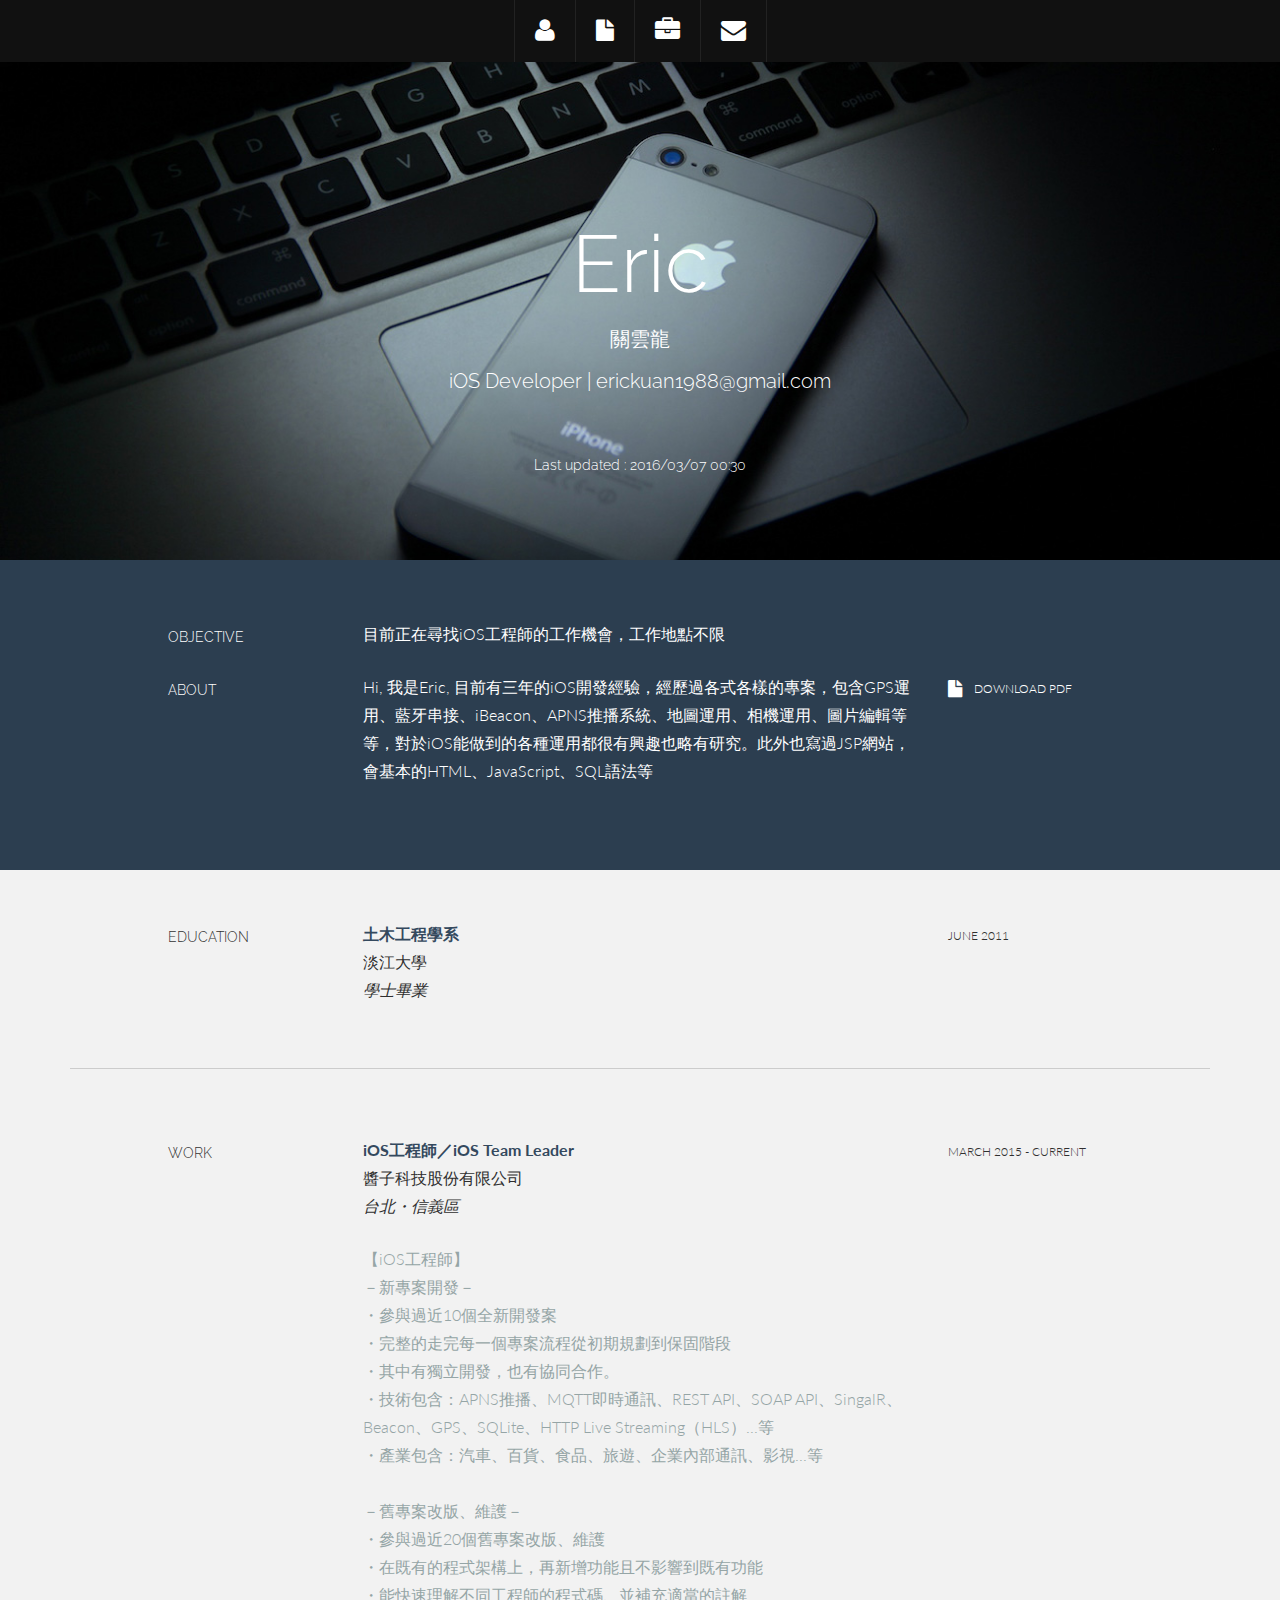
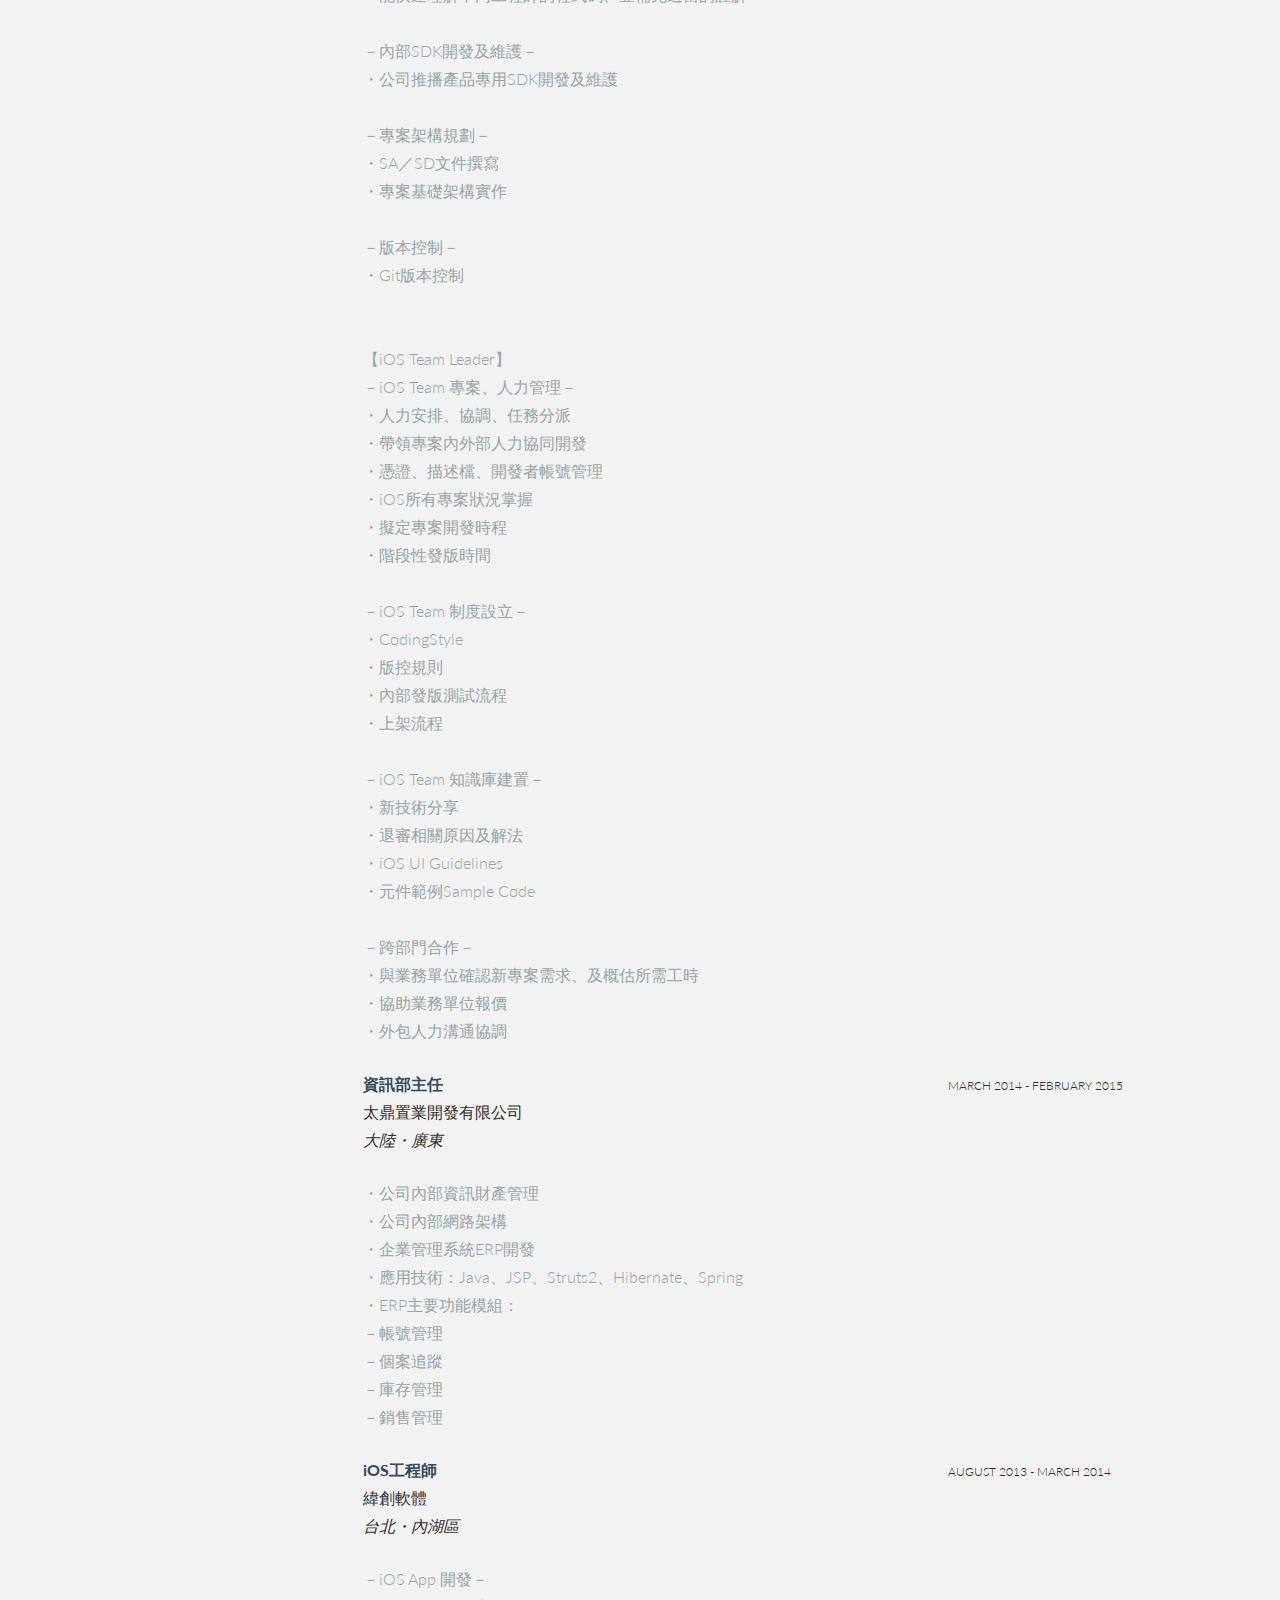
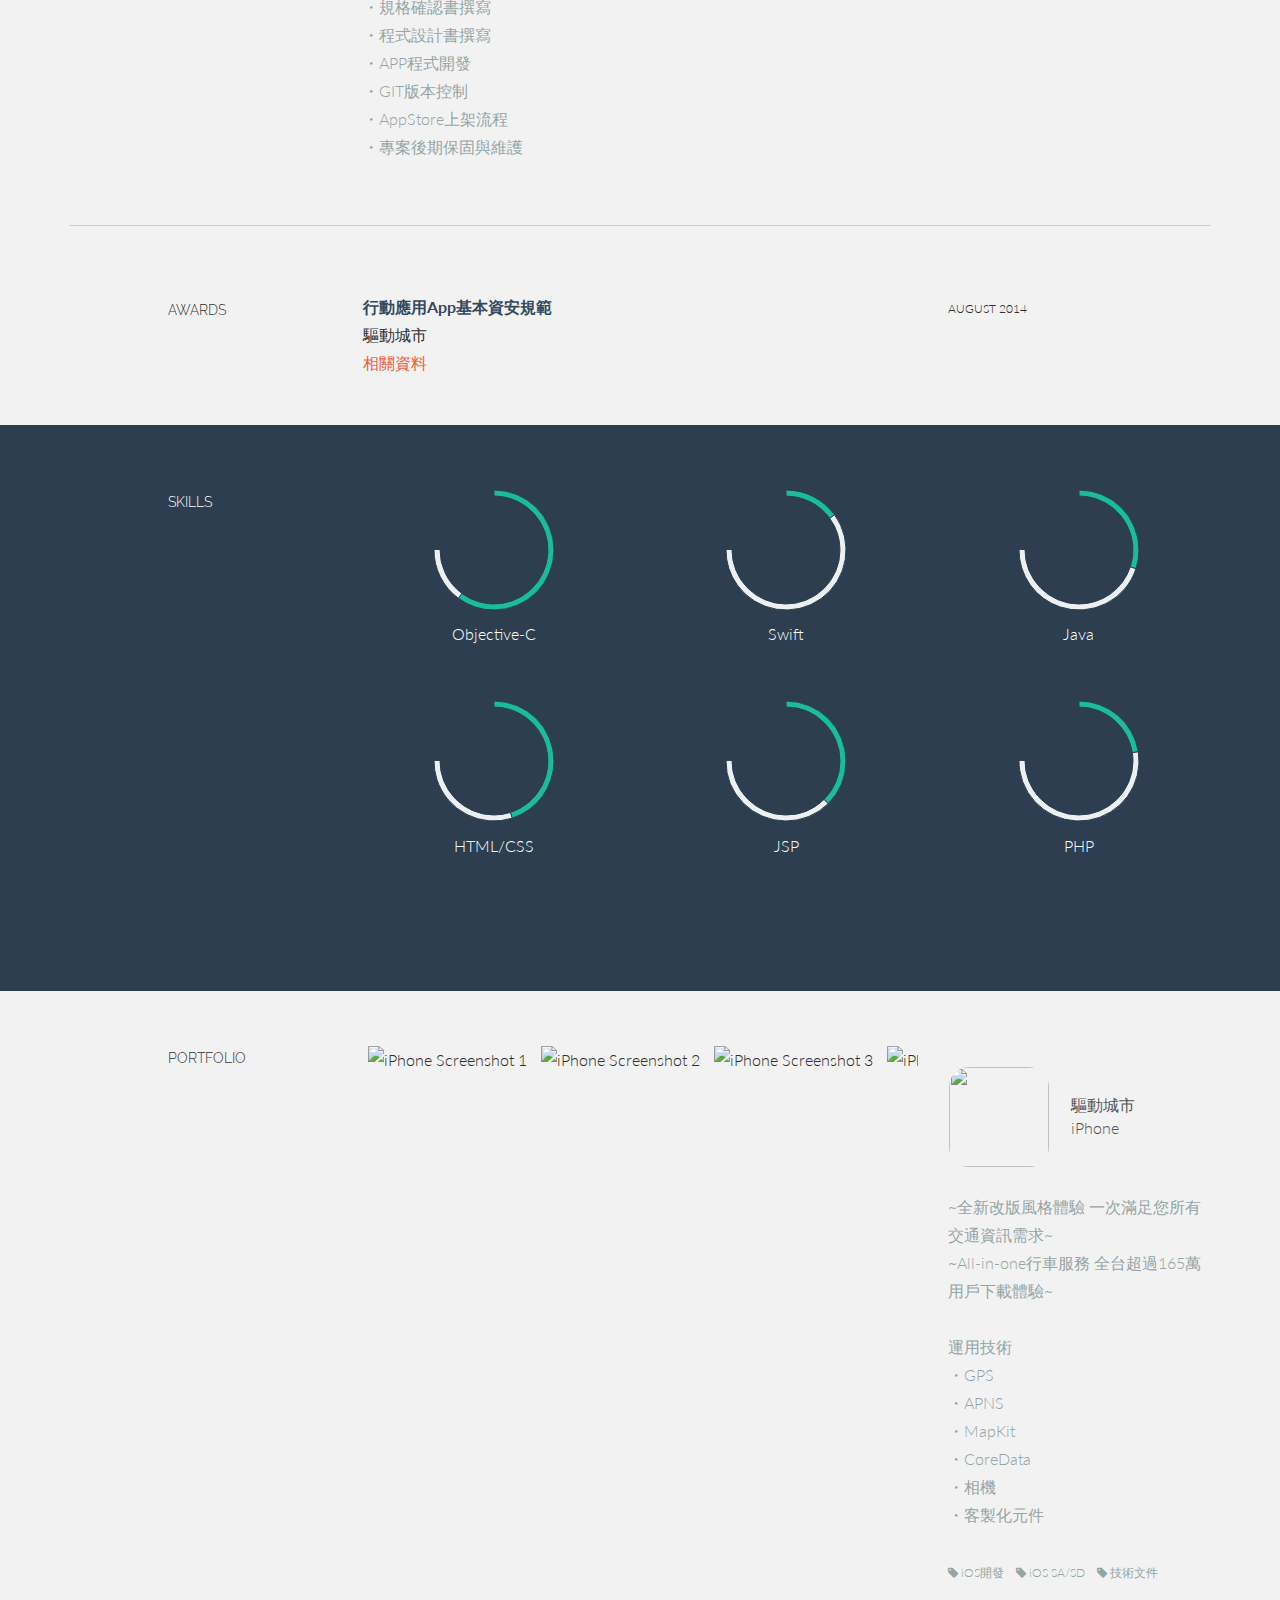
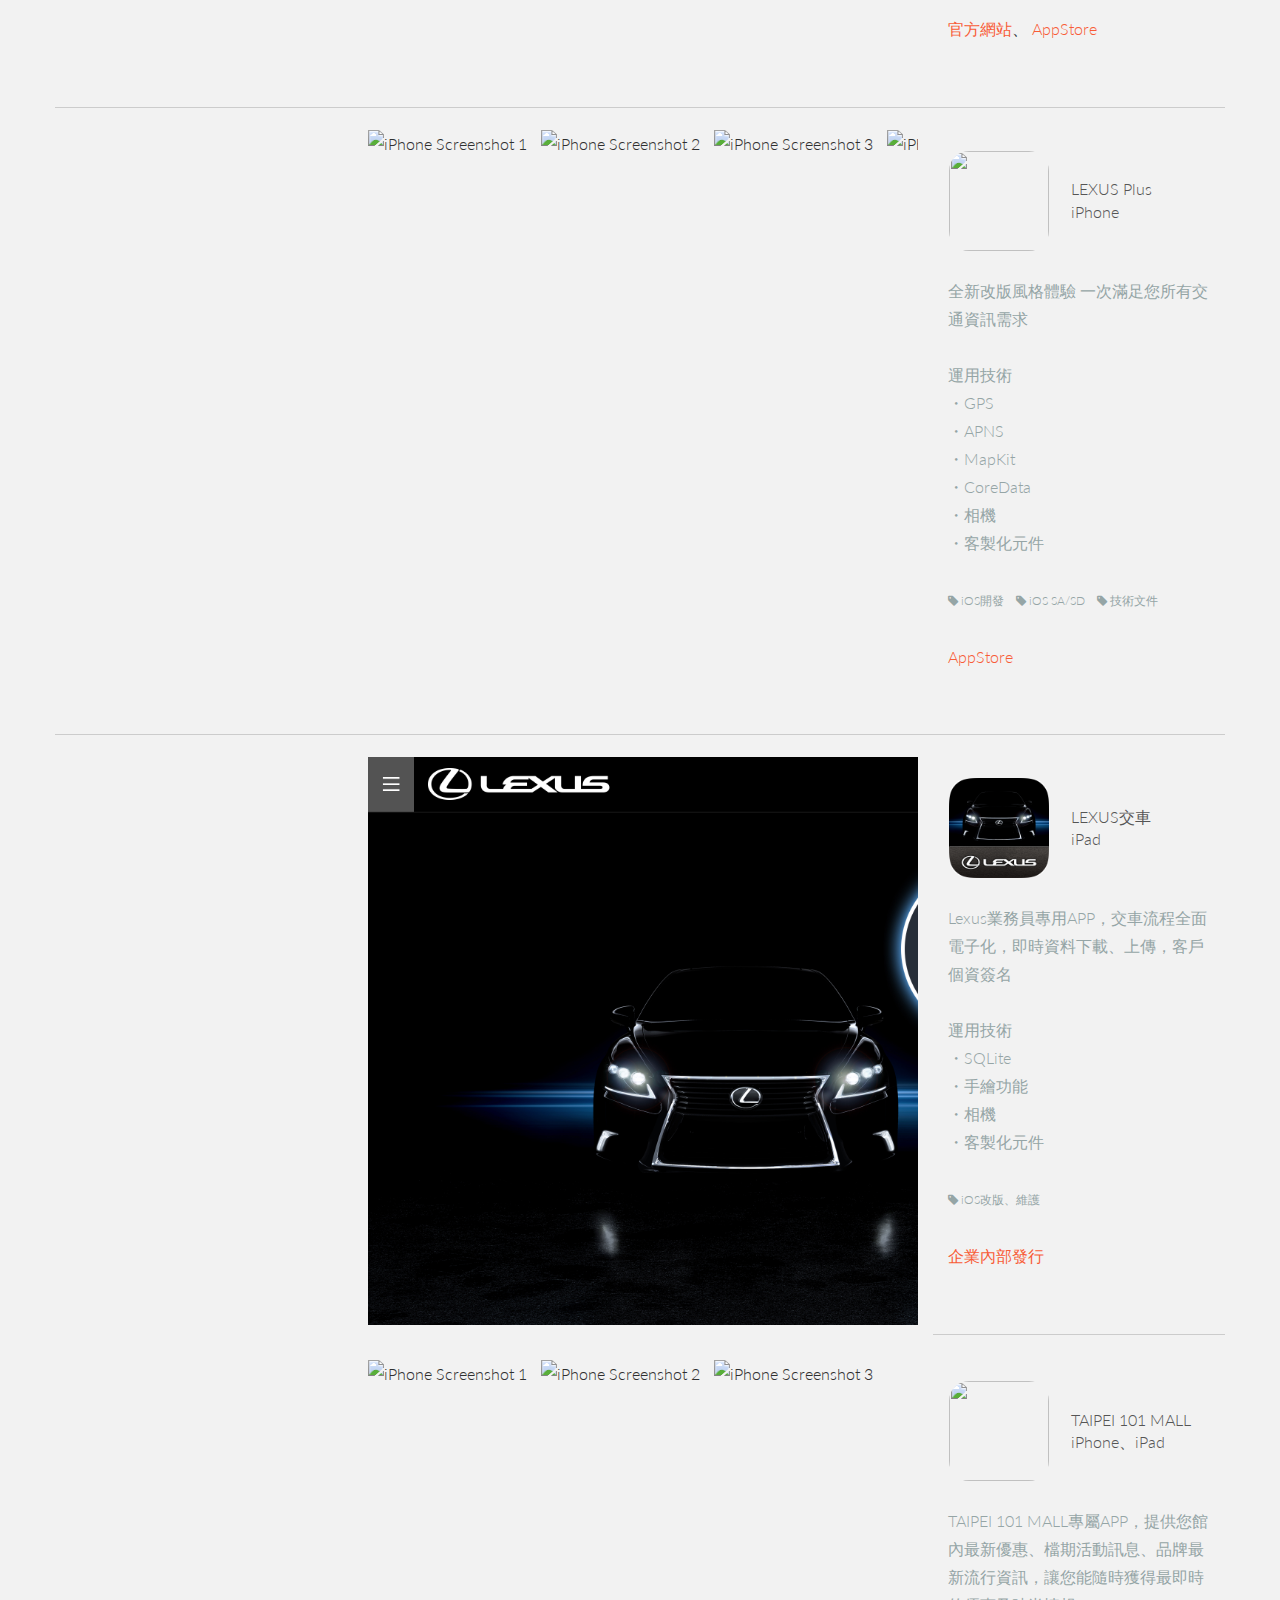
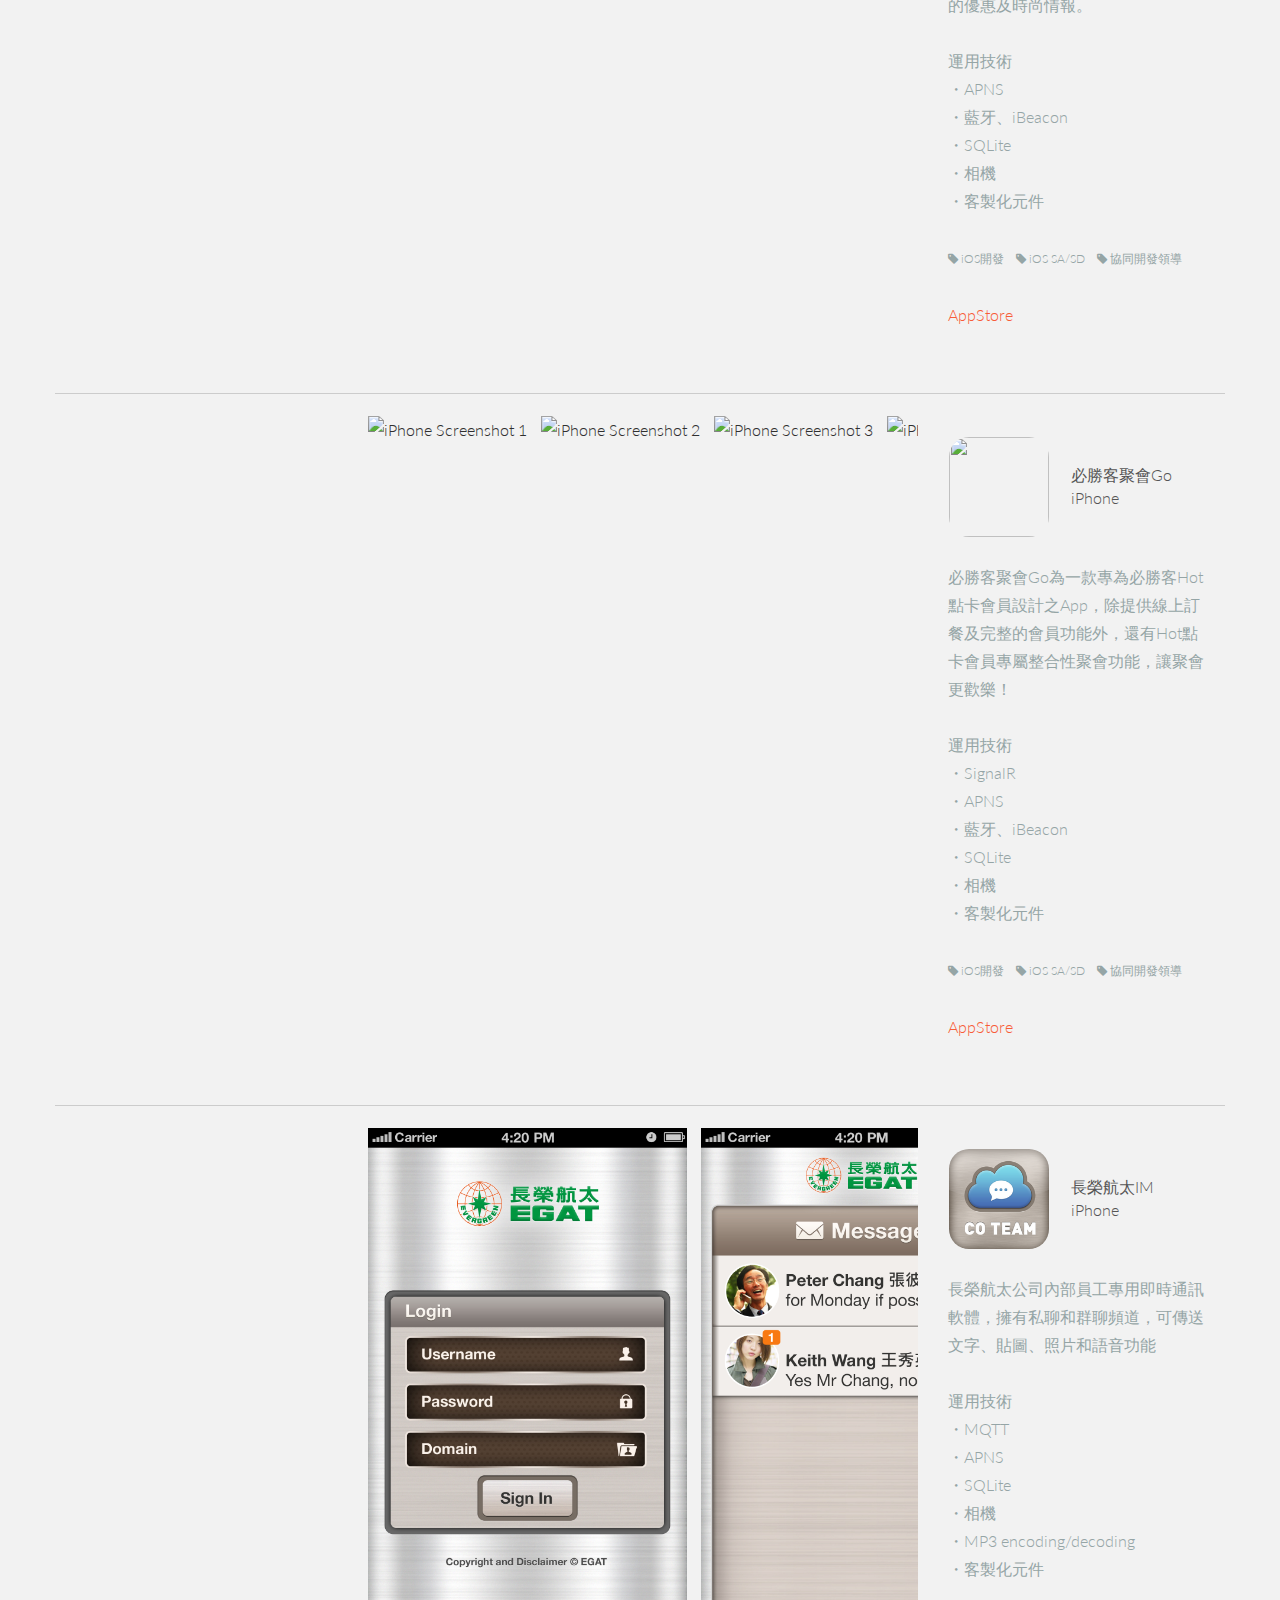
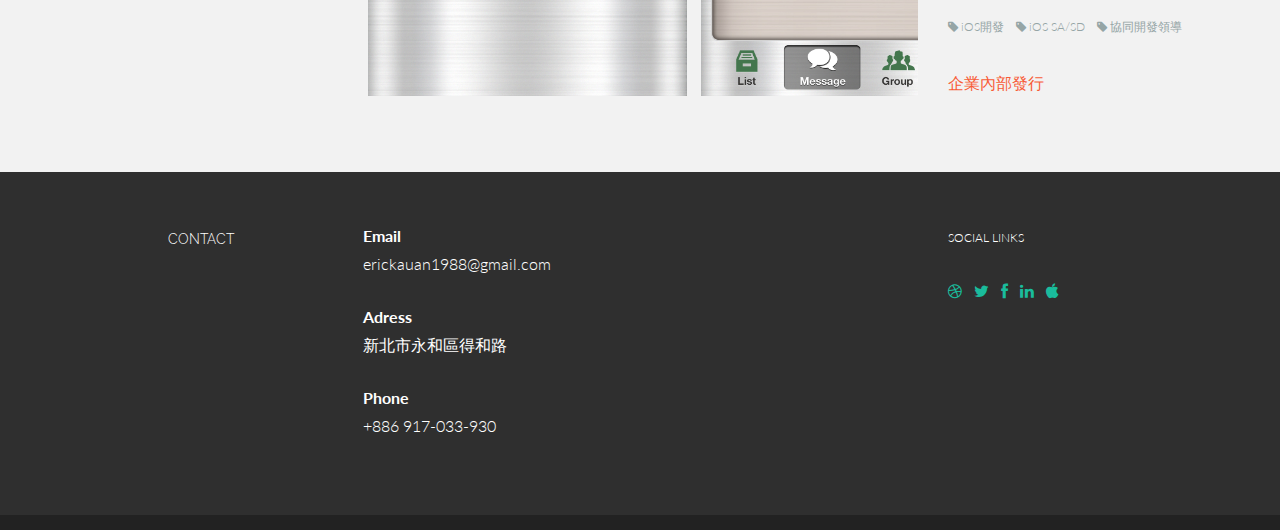
==== index.html @ 321be36a "last updated time" ====
<!DOCTYPE html>
<html lang="en">

<head>
    <meta charset="utf-8">
    <meta name="viewport" content="width=device-width, initial-scale=1.0">
    <meta name="description" content="">
    <meta name="author" content="">
    <link rel="shortcut icon" href="assets/ico/favicon.png">
    <title>Eric's Resume</title>
    <!-- Bootstrap core CSS -->
    <link href="assets/css/bootstrap.css" rel="stylesheet">
    <!-- Custom styles for this template -->
    <link href="assets/css/main.css" rel="stylesheet">
    <link rel="stylesheet" href="assets/css/font-awesome.min.css">
    <link href='http://fonts.googleapis.com/css?family=Lato:300,400,700,300italic,400italic' rel='stylesheet' type='text/css'>
    <link href='http://fonts.googleapis.com/css?family=Raleway:400,300,700' rel='stylesheet' type='text/css'>
    <script src="assets/js/jquery.min.js"></script>
    <script type="text/javascript" src="assets/js/smoothscroll.js"></script>
    <script src="assets/js/Chart.js"></script>
    <!-- HTML5 shim and Respond.js IE8 support of HTML5 elements and media queries -->
    <!--[if lt IE 9]>
      <script src="assets/js/html5shiv.js"></script>
      <script src="assets/js/respond.min.js"></script>
    <![endif]-->
</head>

<body data-spy="scroll" data-offset="0" data-target="#nav">
    <div id="section-topbar">
        <div id="topbar-inner">
            <div class="container">
                <div class="row">
                    <div class="dropdown">
                        <ul id="nav" class="nav">
                            <li class="menu-item"><a class="smoothScroll" href="#about" title="About"><i class="icon-user"></i></a></li>
                            <li class="menu-item"><a class="smoothScroll" href="#resume" title="Resume"><i class="icon-file"></i></a></li>
                            <li class="menu-item"><a class="smoothScroll" href="#work" title="Works"><i class="icon-briefcase"></i></a></li>
                            <li class="menu-item"><a class="smoothScroll" href="#contact" title="Contact"><i class="icon-envelope"></i></a></li>
                        </ul>
                        <!--/ uL#nav -->
                    </div>
                    <!-- /.dropdown -->
                    <div class="clear"></div>
                </div>
                <!--/.row -->
            </div>
            <!--/.container -->
            <div class="clear"></div>
        </div>
        <!--/ #topbar-inner -->
    </div>
    <!--/ #section-topbar -->
    <div id="headerwrap">
        <div class="container">
            <div class="row centered">
                <div class="col-lg-12">
                    <h1>Eric</h1>
                    <h3>關雲龍</h3>
                    <h3>iOS Developer | erickuan1988@gmail.com</h3>
                    <br />
                    <br />
                    <h5 style="color:white;">Last updated : 2016/03/07 00:30</h5>
                </div>
                <!--/.col-lg-12 -->
            </div>
            <!--/.row -->
        </div>
        <!--/.container -->
    </div>
    <!--/.#headerwrap -->
    <section id="about" name="about"></section>
    <div id="intro">
        <div class="container">
            <div class="row">
                <div class="col-lg-2 col-lg-offset-1">
                    <h5>OBJECTIVE</h5>
                </div>
                <div class="col-lg-6">
                    <p>目前正在尋找iOS工程師的工作機會，工作地點不限</p>
                </div>
            </div>
            <!--/.row -->
            <div class="row">
                <div class="col-lg-2 col-lg-offset-1">
                    <h5>ABOUT</h5>
                </div>
                <div class="col-lg-6">
                    <p>Hi, 我是Eric, 目前有三年的iOS開發經驗，經歷過各式各樣的專案，包含GPS運用、藍牙串接、iBeacon、APNS推播系統、地圖運用、相機運用、圖片編輯等等，對於iOS能做到的各種運用都很有興趣也略有研究。此外也寫過JSP網站，會基本的HTML、JavaScript、SQL語法等</p>
                </div>
                <div class="col-lg-3">
                    <p><a href="#"><i class="icon-file"></i></a>
                        <sm>DOWNLOAD PDF</sm>
                    </p>
                </div>
            </div>
            <!--/.row -->
        </div>
        <!--/.container -->
    </div>
    <!--/ #intro -->
    <section id="resume" name="resume"></section>
    <!--EDUCATION DESCRIPTION -->
    <div class="container desc">
        <div class="row">
            <div class="col-lg-2 col-lg-offset-1">
                <h5>EDUCATION</h5>
            </div>
            <div class="col-lg-6">
                <p>
                    <t>土木工程學系</t>
                    <br/> 淡江大學
                    <br/>
                    <i>學士畢業</i>
                </p>
            </div>
            <div class="col-lg-3">
                <p>
                    <sm>JUNE 2011</sm>
                </p>
            </div>
        </div>
        <!--/.row -->
        <br>
        <hr>
    </div>
    <!--/.container -->
    <!--WORK DESCRIPTION -->
    <div class="container desc">
        <div class="row">
            <div class="col-lg-2 col-lg-offset-1">
                <h5>WORK</h5>
            </div>
            <div class="col-lg-6">
                <p>
                    <t>iOS工程師／iOS Team Leader</t>
                    <br/> 醬子科技股份有限公司
                    <br/>
                    <i>台北・信義區</i>
                    <br/>
                </p>
                <p>
                    <more>
                        【iOS工程師】
                        <br /> －新專案開發－
                        <br /> ・參與過近10個全新開發案
                        <br /> ・完整的走完每一個專案流程從初期規劃到保固階段
                        <br /> ・其中有獨立開發，也有協同合作。
                        <br /> ・技術包含：APNS推播、MQTT即時通訊、REST API、SOAP API、SingalR、Beacon、GPS、SQLite、HTTP Live Streaming（HLS）...等
                        <br /> ・產業包含：汽車、百貨、食品、旅遊、企業內部通訊、影視...等
                        <br />
                        <br /> －舊專案改版、維護－
                        <br /> ・參與過近20個舊專案改版、維護
                        <br /> ・在既有的程式架構上，再新增功能且不影響到既有功能
                        <br /> ・能快速理解不同工程師的程式碼、並補充適當的註解
                        <br />
                        <br /> －內部SDK開發及維護－
                        <br /> ・公司推播產品專用SDK開發及維護
                        <br />
                        <br /> －專案架構規劃－
                        <br /> ・SA／SD文件撰寫
                        <br /> ・專案基礎架構實作
                        <br />
                        <br /> －版本控制－
                        <br /> ・Git版本控制
                        <br />
                        <br />
                        <br /> 【iOS Team Leader】
                        <br /> －iOS Team 專案、人力管理－
                        <br /> ・人力安排、協調、任務分派
                        <br /> ・帶領專案內外部人力協同開發
                        <br /> ・憑證、描述檔、開發者帳號管理
                        <br /> ・iOS所有專案狀況掌握
                        <br /> ・擬定專案開發時程
                        <br /> ・階段性發版時間
                        <br />
                        <br /> －iOS Team 制度設立－
                        <br /> ・CodingStyle
                        <br /> ・版控規則
                        <br /> ・內部發版測試流程
                        <br /> ・上架流程
                        <br />
                        <br /> －iOS Team 知識庫建置－
                        <br /> ・新技術分享
                        <br /> ・退審相關原因及解法
                        <br /> ・iOS UI Guidelines
                        <br /> ・元件範例Sample Code
                        <br />
                        <br /> －跨部門合作－
                        <br /> ・與業務單位確認新專案需求、及概估所需工時
                        <br /> ・協助業務單位報價
                        <br /> ・外包人力溝通協調
                    </more>
                </p>
            </div>
            <div class="col-lg-3">
                <p>
                    <sm>MARCH 2015 - CURRENT</sm>
                </p>
            </div>
            <div class="col-lg-6 col-lg-offset-3">
                <p>
                    <t>資訊部主任</t>
                    <br/> 太鼎置業開發有限公司
                    <br/>
                    <i>大陸・廣東</i>
                    <br/>
                </p>
                <p>
                    <more>
                        ・公司內部資訊財產管理
                        <br /> ・公司內部網路架構
                        <br /> ・企業管理系統ERP開發
                        <br /> ・應用技術：Java、JSP、Struts2、Hibernate、Spring
                        <br /> ・ERP主要功能模組：
                        <br /> －帳號管理
                        <br /> －個案追蹤
                        <br /> －庫存管理
                        <br /> －銷售管理
                        <br />
                    </more>
                </p>
            </div>
            <div class="col-lg-3">
                <p>
                    <sm>MARCH 2014 - FEBRUARY 2015</sm>
                </p>
            </div>
            <div class="col-lg-6 col-lg-offset-3">
                <p>
                    <t>iOS工程師</t>
                    <br/> 緯創軟體
                    <br/>
                    <i>台北・內湖區</i>
                    <br/>
                </p>
                <p>
                    <more>－iOS App 開發－
                        <br /> ・規格確認書撰寫
                        <br /> ・程式設計書撰寫
                        <br /> ・APP程式開發
                        <br /> ・GIT版本控制
                        <br /> ・AppStore上架流程
                        <br /> ・專案後期保固與維護
                    </more>
                </p>
            </div>
            <div class="col-lg-3">
                <p>
                    <sm>AUGUST 2013 - MARCH 2014</sm>
                </p>
            </div>
        </div>
        <!--/.row -->
        <br>
        <hr>
    </div>
    <!--/.container -->
    <!--AWARDS DESCRIPTION -->
    <div class="container desc">
        <div class="row">
            <div class="col-lg-2 col-lg-offset-1">
                <h5>AWARDS</h5>
            </div>
            <div class="col-lg-6">
                <p>
                    <t>行動應用App基本資安規範</t>
                    <br/> 驅動城市
                    <br/>
                    <a href="https://www.moea.gov.tw/MNS/populace/news/News.aspx?kind=1&menu_id=40&news_id=43943">相關資料</a>
                </p>
            </div>
            <div class="col-lg-3">
                <p>
                    <sm>AUGUST 2014</sm>
                </p>
            </div>
        </div>
        <!--/.row -->
        <br>
    </div>
    <!--/.container -->
    <!--SKILLS DESCRIPTION -->
    <div id="skillswrap">
        <div class="container">
            <div class="row">
                <div class="col-lg-2 col-lg-offset-1">
                    <h5>SKILLS</h5>
                </div>
                <div class="col-lg-3 centered">
                    <canvas id="Objective-C" height="130" width="130"></canvas>
                    <p>Objective-C</p>
                    <br>
                    <script>
                    var doughnutData = [{
                        value: 80,
                        color: "#1abc9c"
                    }, {
                        value: 20,
                        color: "#ecf0f1"
                    }];
                    var myDoughnut = new Chart(document.getElementById("Objective-C").getContext("2d")).Doughnut(doughnutData);
                    </script>
                </div>
                <div class="col-lg-3 centered">
                    <canvas id="Swift" height="130" width="130"></canvas>
                    <p>Swift</p>
                    <br>
                    <script>
                    var doughnutData = [{
                        value: 20,
                        color: "#1abc9c"
                    }, {
                        value: 80,
                        color: "#ecf0f1"
                    }];
                    var myDoughnut = new Chart(document.getElementById("Swift").getContext("2d")).Doughnut(doughnutData);
                    </script>
                </div>
                <div class="col-lg-3 centered">
                    <canvas id="Java" height="130" width="130"></canvas>
                    <p>Java</p>
                    <br>
                    <script>
                    var doughnutData = [{
                        value: 40,
                        color: "#1abc9c"
                    }, {
                        value: 60,
                        color: "#ecf0f1"
                    }];
                    var myDoughnut = new Chart(document.getElementById("Java").getContext("2d")).Doughnut(doughnutData);
                    </script>
                </div>
                <div class="col-lg-3 col-lg-offset-3 centered">
                    <canvas id="html" height="130" width="130"></canvas>
                    <p>HTML/CSS</p>
                    <br>
                    <script>
                    var doughnutData = [{
                        value: 60,
                        color: "#1abc9c"
                    }, {
                        value: 40,
                        color: "#ecf0f1"
                    }];
                    var myDoughnut = new Chart(document.getElementById("html").getContext("2d")).Doughnut(doughnutData);
                    </script>
                </div>
                <div class="col-lg-3 centered">
                    <canvas id="JSP" height="130" width="130"></canvas>
                    <p>JSP</p>
                    <br>
                    <script>
                    var doughnutData = [{
                        value: 50,
                        color: "#1abc9c"
                    }, {
                        value: 50,
                        color: "#ecf0f1"
                    }];
                    var myDoughnut = new Chart(document.getElementById("JSP").getContext("2d")).Doughnut(doughnutData);
                    </script>
                </div>
                <div class="col-lg-3 centered">
                    <canvas id="PHP" height="130" width="130"></canvas>
                    <p>PHP</p>
                    <br>
                    <script>
                    var doughnutData = [{
                        value: 30,
                        color: "#1abc9c"
                    }, {
                        value: 70,
                        color: "#ecf0f1"
                    }];
                    var myDoughnut = new Chart(document.getElementById("PHP").getContext("2d")).Doughnut(doughnutData);
                    </script>
                </div>
            </div>
            <!--/.row -->
            <br>
        </div>
        <!--/.container -->
    </div>
    <!--/ #skillswrap -->
    <section id="work" name="work"></section>
    <!--PORTFOLIO DESCRIPTION -->
    <div class="container desc">
        <div class="row">
            <div class="col-lg-2 col-lg-offset-1">
                <h5>PORTFOLIO</h5>
            </div>
            <!-- 驅動城市 Project Start -->
            <div class="col-lg-6">
                <p id="screenshot">
                    <img class="smallerDivs" alt="iPhone Screenshot 1" src="http://a1.mzstatic.com/us/r30/Purple6/v4/b4/24/ff/b424ff12-8cdb-2126-b1e2-0e244d77d3db/screen322x572.jpeg">
                    <img class="smallerDivs" alt="iPhone Screenshot 2" src="http://a2.mzstatic.com/us/r30/Purple6/v4/27/5f/91/275f9158-0f8a-a2ef-d8bf-2379bf421566/screen322x572.jpeg">
                    <img class="smallerDivs" alt="iPhone Screenshot 3" src="http://a5.mzstatic.com/us/r30/Purple69/v4/dd/44/a9/dd44a9d3-ec71-929c-66c8-c7f9b018835a/screen322x572.jpeg">
                    <img class="smallerDivs" alt="iPhone Screenshot 4" src="http://a2.mzstatic.com/us/r30/Purple6/v4/b3/22/54/b32254f4-d99a-526d-71dc-2ec680d4ecd5/screen322x572.jpeg">
                    <img class="smallerDivs" alt="iPhone Screenshot 5" src="http://a2.mzstatic.com/us/r30/Purple6/v4/35/72/c6/3572c6d2-5d69-ee89-03c4-e5d91602ae8f/screen322x572.jpeg">
                </p>
            </div>
            <div class="col-lg-3">
                <p>
                    <table>
                        <tr>
                            <td>
                                <img class="appIcon" src="http://a1.mzstatic.com/us/r30/Purple69/v4/cb/b1/08/cbb10870-4853-dcf1-6d7d-febeb2157309/icon175x175.jpeg">
                            </td>
                            <td>
                                &nbsp;&nbsp;&nbsp;&nbsp;&nbsp;驅動城市
                                <br/> &nbsp;&nbsp;&nbsp;&nbsp;&nbsp;iPhone
                            </td>
                        </tr>
                    </table>
                </p>
                <p>
                    <more>
                        ~全新改版風格體驗 一次滿足您所有交通資訊需求~
                        <br/>~All-in-one行車服務 全台超過165萬用戶下載體驗~
                        <br/>
                        <br/> 運用技術
                        <br/> ・GPS
                        <br/> ・APNS
                        <br/> ・MapKit
                        <br/> ・CoreData
                        <br/> ・相機
                        <br/> ・客製化元件
                        <br/>
                        <br/>
                        <sm><i class="icon-tag"></i> iOS開發</sm>&nbsp;&nbsp;
                        <sm><i class="icon-tag"></i> iOS SA/SD</sm>&nbsp;&nbsp;
                        <sm><i class="icon-tag"></i> 技術文件</sm>
                    </more>
                    <br/>
                    <br/>
                    <a href="http://www.toyota.com.tw/app/citydriver/">官方網站</a>、
                    <a href="https://itunes.apple.com/tw/app/qu-dong-cheng-shi/id595563830?mt=8">AppStore</a>
                    <br/>
                </p>
            </div>
            <!-- 驅動城市 Project End -->
            <!-- LEXUS PLUS Project Start -->
            &nbsp;
            <hr>
            <div class="col-lg-6 col-lg-offset-3">
                <p id="screenshot">
                    <img class="smallerDivs" alt="iPhone Screenshot 1" src="http://a4.mzstatic.com/us/r30/Purple7/v4/db/05/4e/db054e8c-06b3-e99c-2cc1-b56663ecc83c/screen568x568.jpeg">
                    <img class="smallerDivs" alt="iPhone Screenshot 2" src="http://a5.mzstatic.com/us/r30/Purple5/v4/5b/f6/e9/5bf6e93c-2de8-80d8-411d-017cac6bdf21/screen568x568.jpeg">
                    <img class="smallerDivs" alt="iPhone Screenshot 3" src="http://a1.mzstatic.com/us/r30/Purple5/v4/74/75/57/747557a1-7da2-2879-9903-2277a525cc96/screen568x568.jpeg">
                    <img class="smallerDivs" alt="iPhone Screenshot 4" src="http://a2.mzstatic.com/us/r30/Purple5/v4/9e/90/a3/9e90a302-ed72-3bde-9ec4-ba509d4b118c/screen568x568.jpeg">
                    <img class="smallerDivs" alt="iPhone Screenshot 5" src="http://a2.mzstatic.com/us/r30/Purple7/v4/e7/9a/45/e79a45d7-017f-89cc-e19c-e1560e5a75d8/screen568x568.jpeg">
                </p>
            </div>
            <div class="col-lg-3">
                <p>
                    <table>
                        <tr>
                            <td>
                                <img class="appIcon" src="http://a1.mzstatic.com/us/r30/Purple49/v4/7c/41/4f/7c414ff5-721b-822c-5428-06755e000325/icon175x175.jpeg">
                            </td>
                            <td>
                                &nbsp;&nbsp;&nbsp;&nbsp;&nbsp;LEXUS Plus
                                <br/> &nbsp;&nbsp;&nbsp;&nbsp;&nbsp;iPhone
                            </td>
                        </tr>
                    </table>
                </p>
                <p>
                    <more>
                        全新改版風格體驗 一次滿足您所有交通資訊需求
                        <br/>
                        <br/> 運用技術
                        <br/> ・GPS
                        <br/> ・APNS
                        <br/> ・MapKit
                        <br/> ・CoreData
                        <br/> ・相機
                        <br/> ・客製化元件
                        <br/>
                        <br/>
                        <sm><i class="icon-tag"></i> iOS開發</sm>&nbsp;&nbsp;
                        <sm><i class="icon-tag"></i> iOS SA/SD</sm>&nbsp;&nbsp;
                        <sm><i class="icon-tag"></i> 技術文件</sm>
                    </more>
                    <br/>
                    <br/>
                    <a href="https://itunes.apple.com/us/app/lexus-plus/id626100497?mt=8">AppStore</a>
                    <br/>
                </p>
            </div>
            <!-- LEXUS PLUS Project End -->
            <!-- LEXUS交車 Project Start -->
            &nbsp;
            <hr>
            <div class="col-lg-6 col-lg-offset-3">
                <p id="screenshot">
                    <img class="smallerDivs" alt="iPhone Screenshot 1" src="assets/img/LexusDelivery/ScreenShot01.jpg">
                    <img class="smallerDivs" alt="iPhone Screenshot 2" src="assets/img/LexusDelivery/ScreenShot02.jpg">
                    <img class="smallerDivs" alt="iPhone Screenshot 3" src="assets/img/LexusDelivery/ScreenShot03.jpg">
                    <img class="smallerDivs" alt="iPhone Screenshot 4" src="assets/img/LexusDelivery/ScreenShot04.jpg">
                    <img class="smallerDivs" alt="iPhone Screenshot 5" src="assets/img/LexusDelivery/ScreenShot05.jpg">
                </p>
            </div>
            <div class="col-lg-3">
                <p>
                    <table>
                        <tr>
                            <td>
                                <img class="appIcon" src="assets/img/LexusDelivery/appicon.png">
                            </td>
                            <td>
                                &nbsp;&nbsp;&nbsp;&nbsp;&nbsp;LEXUS交車
                                <br/> &nbsp;&nbsp;&nbsp;&nbsp;&nbsp;iPad
                            </td>
                        </tr>
                    </table>
                </p>
                <p>
                    <more>
                        Lexus業務員專用APP，交車流程全面電子化，即時資料下載、上傳，客戶個資簽名
                        <br/>
                        <br/> 運用技術
                        <br/> ・SQLite
                        <br/> ・手繪功能
                        <br/> ・相機
                        <br/> ・客製化元件
                        <br/>
                        <br/>
                        <sm><i class="icon-tag"></i> iOS改版、維護</sm>&nbsp;&nbsp;
                    </more>
                    <br/>
                    <br/>
                    <a>企業內部發行</a>
                    <br/>
                </p>
            </div>
            <!-- LEXUS交車 Project End -->
            <!-- 101 Project Start -->
            &nbsp;
            <hr>
            <div class="col-lg-6 col-lg-offset-3">
                <p id="screenshot">
                    <img class="smallerDivs" alt="iPhone Screenshot 1" src="http://a5.mzstatic.com/us/r30/Purple7/v4/12/4e/e3/124ee313-7181-6ba1-6a45-eb9312808d3c/screen322x572.jpeg">
                    <img class="smallerDivs" alt="iPhone Screenshot 2" src="http://a2.mzstatic.com/us/r30/Purple1/v4/a2/d7/d2/a2d7d267-8f1c-7c53-da30-a07e7c5a7d3f/screen322x572.jpeg">
                    <img class="smallerDivs" alt="iPhone Screenshot 3" src="http://a1.mzstatic.com/us/r30/Purple1/v4/36/98/70/36987044-846c-8831-0aef-d8ef2e5f5ece/screen322x572.jpeg">
                </p>
            </div>
            <div class="col-lg-3">
                <p>
                    <table>
                        <tr>
                            <td>
                                <img class="appIcon" src="http://a2.mzstatic.com/us/r30/Purple69/v4/a5/61/24/a56124bc-20f0-615e-6359-4f04c5269864/icon175x175.jpeg">
                            </td>
                            <td>
                                &nbsp;&nbsp;&nbsp;&nbsp;&nbsp;TAIPEI 101 MALL
                                <br/> &nbsp;&nbsp;&nbsp;&nbsp;&nbsp;iPhone、iPad
                            </td>
                        </tr>
                    </table>
                </p>
                <p>
                    <more>
                        TAIPEI 101 MALL專屬APP，提供您館內最新優惠、檔期活動訊息、品牌最新流行資訊，讓您能隨時獲得最即時的優惠及時尚情報。
                        <br/>
                        <br/> 運用技術
                        <br/> ・APNS
                        <br/> ・藍牙、iBeacon
                        <br/> ・SQLite
                        <br/> ・相機
                        <br/> ・客製化元件
                        <br/>
                        <br/>
                        <sm><i class="icon-tag"></i> iOS開發</sm>&nbsp;&nbsp;
                        <sm><i class="icon-tag"></i> iOS SA/SD</sm>&nbsp;&nbsp;
                        <sm><i class="icon-tag"></i> 協同開發領導</sm>
                    </more>
                    <br/>
                    <br/>
                    <a href="https://itunes.apple.com/tw/app/taipei-101-mall/id574405739?l=zh&mt=8">AppStore</a>
                    <br/>
                </p>
            </div>
            <!-- 101 Project End -->
            <!-- 必勝客 Project Start -->
            &nbsp;
            <hr>
            <div class="col-lg-6 col-lg-offset-3">
                <p id="screenshot">
                    <img class="smallerDivs" alt="iPhone Screenshot 1" src="http://a3.mzstatic.com/us/r30/Purple69/v4/92/0a/45/920a4543-3a4f-1399-7bc7-f957db068a55/screen696x696.jpeg">
                    <img class="smallerDivs" alt="iPhone Screenshot 2" src="http://a4.mzstatic.com/us/r30/Purple69/v4/53/ad/56/53ad5650-2e1a-ebb3-2ee6-933c5e0a8b6e/screen696x696.jpeg">
                    <img class="smallerDivs" alt="iPhone Screenshot 3" src="http://a4.mzstatic.com/us/r30/Purple69/v4/39/e0/6d/39e06d04-c985-5e5b-1cf9-f1927aba23a3/screen696x696.jpeg">
                    <img class="smallerDivs" alt="iPhone Screenshot 4" src="http://a4.mzstatic.com/us/r30/Purple69/v4/27/6e/96/276e96a9-2fcf-f6dd-8901-4d3904aba7c4/screen696x696.jpeg">
                    <img class="smallerDivs" alt="iPhone Screenshot 5" src="http://a1.mzstatic.com/us/r30/Purple69/v4/d4/51/90/d45190f0-6170-7675-22a6-a275b94fc262/screen696x696.jpeg">
                </p>
            </div>
            <div class="col-lg-3">
                <p>
                    <table>
                        <tr>
                            <td>
                                <img class="appIcon" src="http://a3.mzstatic.com/us/r30/Purple49/v4/31/62/7c/31627c62-e24b-5914-7d28-8e76d46958ea/icon175x175.jpeg">
                            </td>
                            <td>
                                &nbsp;&nbsp;&nbsp;&nbsp;&nbsp;必勝客聚會Go
                                <br/> &nbsp;&nbsp;&nbsp;&nbsp;&nbsp;iPhone
                            </td>
                        </tr>
                    </table>
                </p>
                <p>
                    <more>
                        必勝客聚會Go為一款專為必勝客Hot點卡會員設計之App，除提供線上訂餐及完整的會員功能外，還有Hot點卡會員專屬整合性聚會功能，讓聚會更歡樂！
                        <br/>
                        <br/> 運用技術
                        <br/> ・SignalR
                        <br/> ・APNS
                        <br/> ・藍牙、iBeacon
                        <br/> ・SQLite
                        <br/> ・相機
                        <br/> ・客製化元件
                        <br/>
                        <br/>
                        <sm><i class="icon-tag"></i> iOS開發</sm>&nbsp;&nbsp;
                        <sm><i class="icon-tag"></i> iOS SA/SD</sm>&nbsp;&nbsp;
                        <sm><i class="icon-tag"></i> 協同開發領導</sm>
                    </more>
                    <br/>
                    <br/>
                    <a href="https://itunes.apple.com/tw/app/bi-sheng-ke-ju-huigo-rang/id1042176014?mt=8">AppStore</a>
                    <br/>
                </p>
            </div>
            <!-- 必勝客 Project End -->
            <!-- EGAT-IM Project Start -->
            &nbsp;
            <hr>
            <div class="col-lg-6 col-lg-offset-3">
                <p id="screenshot">
                    <img class="smallerDivs" alt="iPhone Screenshot 1" src="assets/img/EGAT-IM/ScreenShot01.jpg">
                    <img class="smallerDivs" alt="iPhone Screenshot 2" src="assets/img/EGAT-IM/ScreenShot02.jpg">
                    <img class="smallerDivs" alt="iPhone Screenshot 3" src="assets/img/EGAT-IM/ScreenShot03.jpg">
                    <img class="smallerDivs" alt="iPhone Screenshot 4" src="assets/img/EGAT-IM/ScreenShot04.jpg">
                    <img class="smallerDivs" alt="iPhone Screenshot 5" src="assets/img/EGAT-IM/ScreenShot05.jpg">
                </p>
            </div>
            <div class="col-lg-3">
                <p>
                    <table>
                        <tr>
                            <td>
                                <img class="appIcon" src="assets/img/EGAT-IM/appicon.png">
                            </td>
                            <td>
                                &nbsp;&nbsp;&nbsp;&nbsp;&nbsp;長榮航太IM
                                <br/> &nbsp;&nbsp;&nbsp;&nbsp;&nbsp;iPhone
                            </td>
                        </tr>
                    </table>
                </p>
                <p>
                    <more>
                        長榮航太公司內部員工專用即時通訊軟體，擁有私聊和群聊頻道，可傳送文字、貼圖、照片和語音功能
                        <br/>
                        <br/> 運用技術
                        <br/> ・MQTT
                        <br/> ・APNS
                        <br/> ・SQLite
                        <br/> ・相機
                        <br/> ・MP3 encoding/decoding
                        <br/> ・客製化元件
                        <br/>
                        <br/>
                        <sm><i class="icon-tag"></i> iOS開發</sm>&nbsp;&nbsp;
                        <sm><i class="icon-tag"></i> iOS SA/SD</sm>&nbsp;&nbsp;
                        <sm><i class="icon-tag"></i> 協同開發領導</sm>
                    </more>
                    <br/>
                    <br/>
                    <a>企業內部發行</a>
                    <br/>
                </p>
            </div>
            <!-- EGAT-IM Project End -->
        </div>
        <!--/.row -->
        <br>
        <br>
    </div>
    <!--/.container -->
    <section id="contact" name="contact"></section>
    <!--FOOTER DESCRIPTION -->
    <div id="footwrap">
        <div class="container">
            <div class="row">
                <div class="col-lg-2 col-lg-offset-1">
                    <h5>CONTACT</h5>
                </div>
                <div class="col-lg-6">
                    <p>
                        <t>Email</t>
                        <br/> erickauan1988@gmail.com
                        <br/>
                    </p>
                    <p>
                        <t>Adress</t>
                        <br/> 新北市永和區得和路
                    </p>
                    <p>
                        <t>Phone</t>
                        <br/> +886 917-033-930
                        <br/>
                    </p>
                </div>
                <div class="col-lg-3">
                    <p>
                        <sm>SOCIAL LINKS</sm>
                    </p>
                    <p>
                        <a href="#"><i class="icon-dribbble"></i></a>
                        <a href="#"><i class="icon-twitter"></i></a>
                        <a href="#"><i class="icon-facebook"></i></a>
                        <a href="#"><i class="icon-linkedin"></i></a>
                        <a href="#"><i class="icon-apple"></i></a>
                    </p>
                </div>
            </div>
            <!--/.row -->
        </div>
        <!--/.container -->
    </div>
    <!--/ #footer -->
    <div id="c">
        <div class="container">
            <!-- <p>Created by <a href="http://www.blacktie.co">BLACKTIE.CO</a></p> -->
        </div>
    </div>
    <!-- Bootstrap core JavaScript
    ================================================== -->
    <!-- Placed at the end of the document so the pages load faster -->
    <script src="assets/js/bootstrap.js"></script>
</body>

</html>
---- assets/css/main.css ----
/* Author: Carlos Alvarez
 * URL: http://alvarez.is
 *
 * Project Name: Kelvin - Free Bootstrap 3 Resume Theme
 * Version: 1.0
 * URL: http://blacktie.co
 */

body {
  background-color: #f2f2f2;
    font-family: "Lato";
    font-weight: 300;
    font-size: 16px;
    color: #555;

    -webkit-font-smoothing: antialiased;
    -webkit-overflow-scrolling: touch;
}

/* Titles */
h1, h2, h3, h4, h5, h6 {
    font-family: "Raleway";
    font-weight: 300;
    color: #333;
}


/* Paragraph & Typographic */
p {
    line-height: 28px;
    margin-bottom: 25px;
}

.centered {
    text-align: center;
}

/* Links */
a {
    color: #f85c37;
    word-wrap: break-word;

    -webkit-transition: color 0.1s ease-in, background 0.1s ease-in;
    -moz-transition: color 0.1s ease-in, background 0.1s ease-in;
    -ms-transition: color 0.1s ease-in, background 0.1s ease-in;
    -o-transition: color 0.1s ease-in, background 0.1s ease-in;
    transition: color 0.1s ease-in, background 0.1s ease-in;
}

a:hover,
a:focus {
    color: #7b7b7b;
    text-decoration: none;
    outline: 0;
}

a:before,
a:after {
    -webkit-transition: color 0.1s ease-in, background 0.1s ease-in;
    -moz-transition: color 0.1s ease-in, background 0.1s ease-in;
    -ms-transition: color 0.1s ease-in, background 0.1s ease-in;
    -o-transition: color 0.1s ease-in, background 0.1s ease-in;
    transition: color 0.1s ease-in, background 0.1s ease-in;
}

 hr {
    display: block;
    height: 1px;
    border: 0;
    border-top: 1px solid #ccc;
    margin: 1em 0;
    padding: 0;
}


/*---------------------------------------------------
	3.1 Topbar
---------------------------------------------------*/

#section-topbar {
	position: fixed;
	top: 0;
	left: 0;
	right: 0;
	z-index: 10000;
	overflow: visible;
	font: normal 16px/24px  'Open Sans', "Helvetica Neue", Helvetica, Arial, sans-serif;
}

#section-topbar a {
  color: #fff;
}

#topbar-inner {
	background: #111;
	line-height: 0;
	text-align: center;
}

/*
	Top Bar

	By default, top navigation bar uses "fixed" position
*/
#section-topbar ul#nav {
	display: inline-block;
	position: relative;
	margin: 0;
	padding: 0;

	border-right: 1px solid #222;

	/* For IE, the outcast */
	zoom:1;
	*display: inline;
}

#section-topbar ul#nav > li {
	display: block;
    float: left;
    padding: 0;
}


#section-topbar ul#nav a {
  display: block;
  font: normal 11px/18px "Helvetica Neue", Helvetica, Arial, sans-serif;
  text-decoration: none;
  padding: 18px 20px 18px 20px;
  border-left: 1px solid #222;
}

	#section-topbar ul#nav a:hover {
	  background: #222;
	  text-decoration: none;
	  border-left: 1px solid #111;
	}

	#section-topbar ul#nav .active a {
		background: #44bbaa;
		border-left: 1px solid #111;
	}

		#section-topbar ul#nav .active a:hover {
			background: #44bbaa;
		}
#section-topbar i {
	font-size: 25px;
}
/*---------------------------------------------------
	SECTION WRAPS
---------------------------------------------------*/

/* Header Wrap */
#headerwrap {
	background: url(../img/header-bg.jpg) no-repeat center top;
	margin-top: 60px;
	padding-top:140px;
	text-align:center;
	background-attachment: relative;
	background-position: center center;
	min-height: 500px;
	width: 100%;
	
    -webkit-background-size: 100%;
    -moz-background-size: 100%;
    -o-background-size: 100%;
    background-size: 100%;

    -webkit-background-size: cover;
    -moz-background-size: cover;
    -o-background-size: cover;
    background-size: cover;
}

#headerwrap h1 {
	font-size: 80px;
	color: white;
}

#headerwrap h3 {
	font-size: 20px;
	color: white;
}

/* Intnro Wrap */

#intro {
	background: #2c3e50;
	padding-top: 60px;
	padding-bottom: 60px;
	color: white;
} 

#intro h5, p {
	color: white;
}

#intro i {
	color: white;
	font-size: 20px;
	padding-right: 8px;
	vertical-align: middle;
}


#skillswrap {
	background: #2c3e50;
	padding-top: 60px;
	padding-bottom: 60px;
	color: white;
}

#skillswrap h5, p {
	color: white;
}

#footwrap {
	background: #2f2f2f;
	padding-top: 50px;
	padding-bottom: 50px;
}

#footwrap p {
	color: white;
}

#footwrap h5 {
	color: white;
}


#footwrap t {
	font-weight: 700;
}

#footwrap i {
	padding-right: 8px;
	color: #1abc9c;
}

/* Copyright Wrap */

#c {
	background: #222222;
	padding-top: 15px;
	text-align: right;
}

#c p {
	color: white
}



/* Global Values */

.desc {
	padding-top: 50px;
}

.desc p {
	color: #2f2f2f;
}

.desc t {
	color: #34495e;
	font-weight: 700;
}

.desc imp {
	padding: 6px;
	color: white;
	background: #34495e;
}

.desc more {
	color: #95a5a6;
}

#screenshot {
    overflow-x: auto;
    white-space: nowrap;
}

.smallerDivs {
    margin: 5px;
    display: inline-block;
    vertical-align: middle;
    height: 568px;
}

.appIcon {
	height: 100px;
	width: 100px;
	border-radius: 20px;
}

sm {
	font-size: 12px;
}
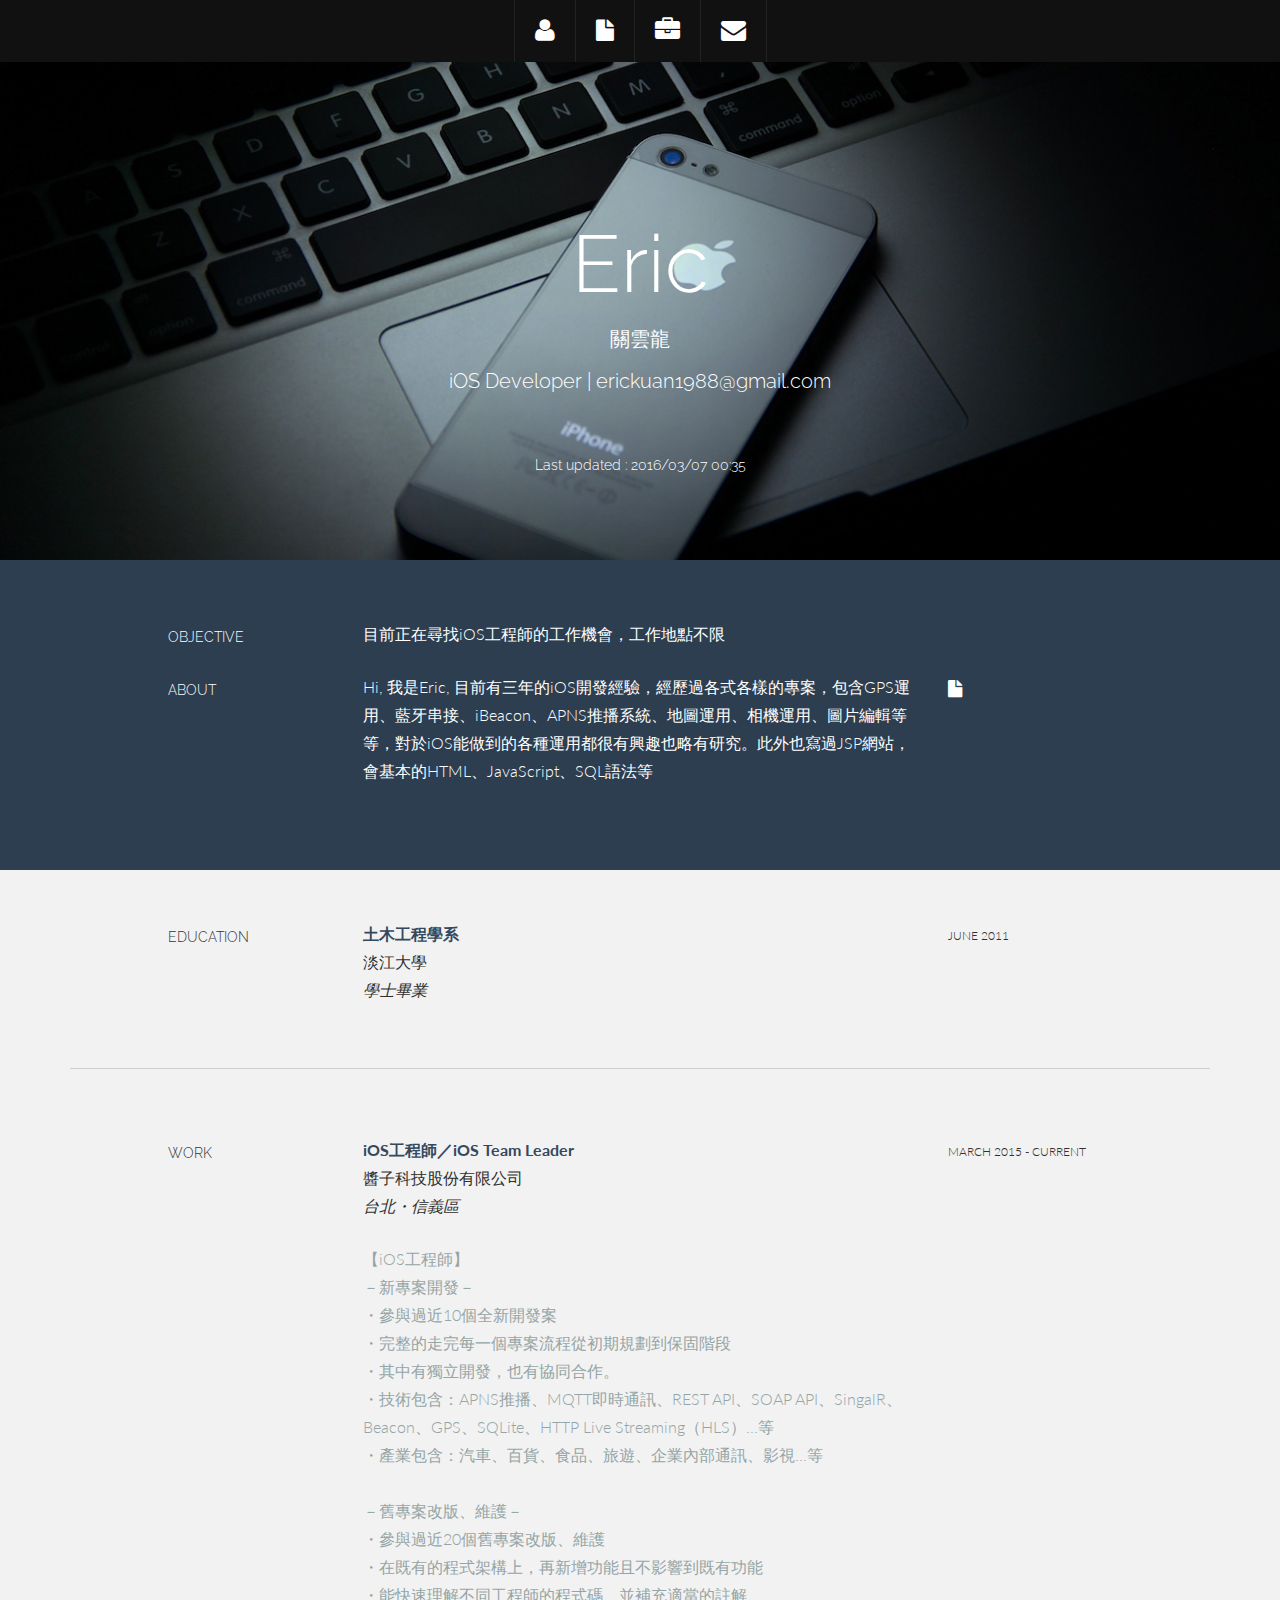
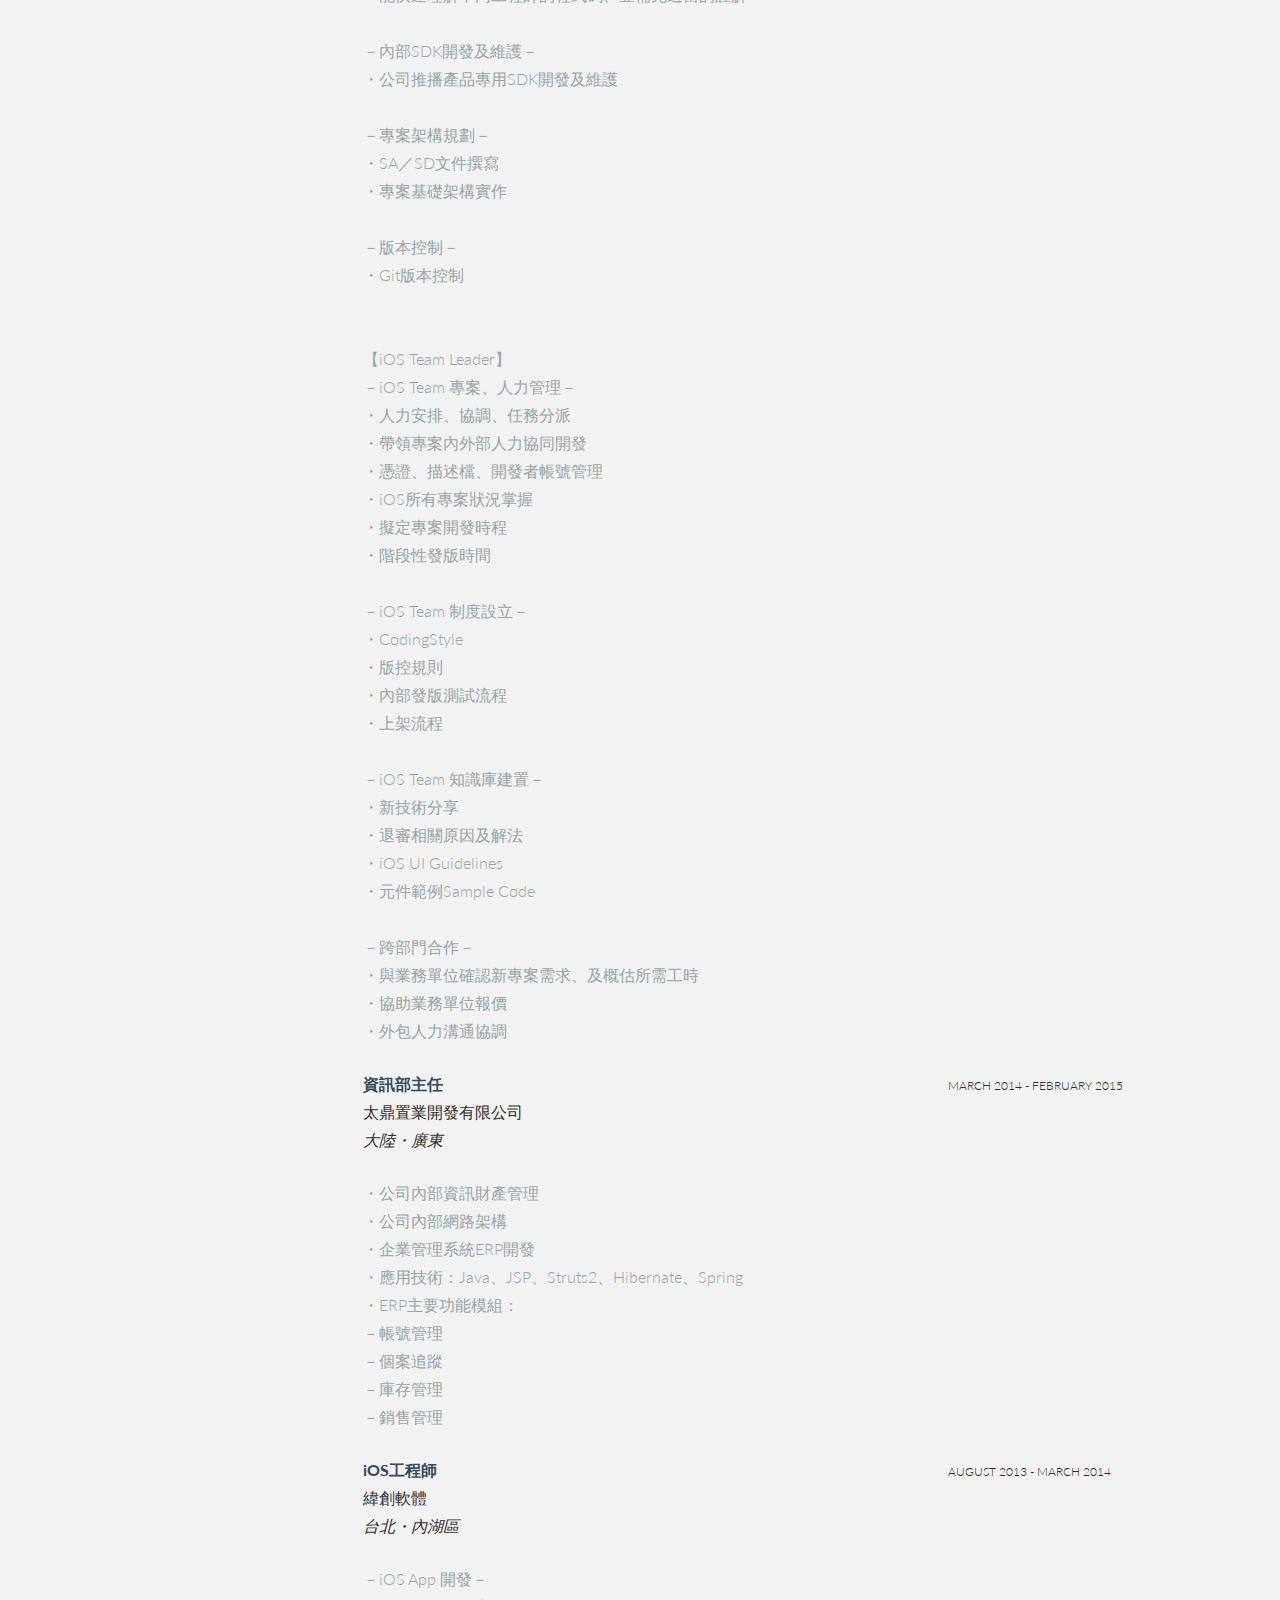
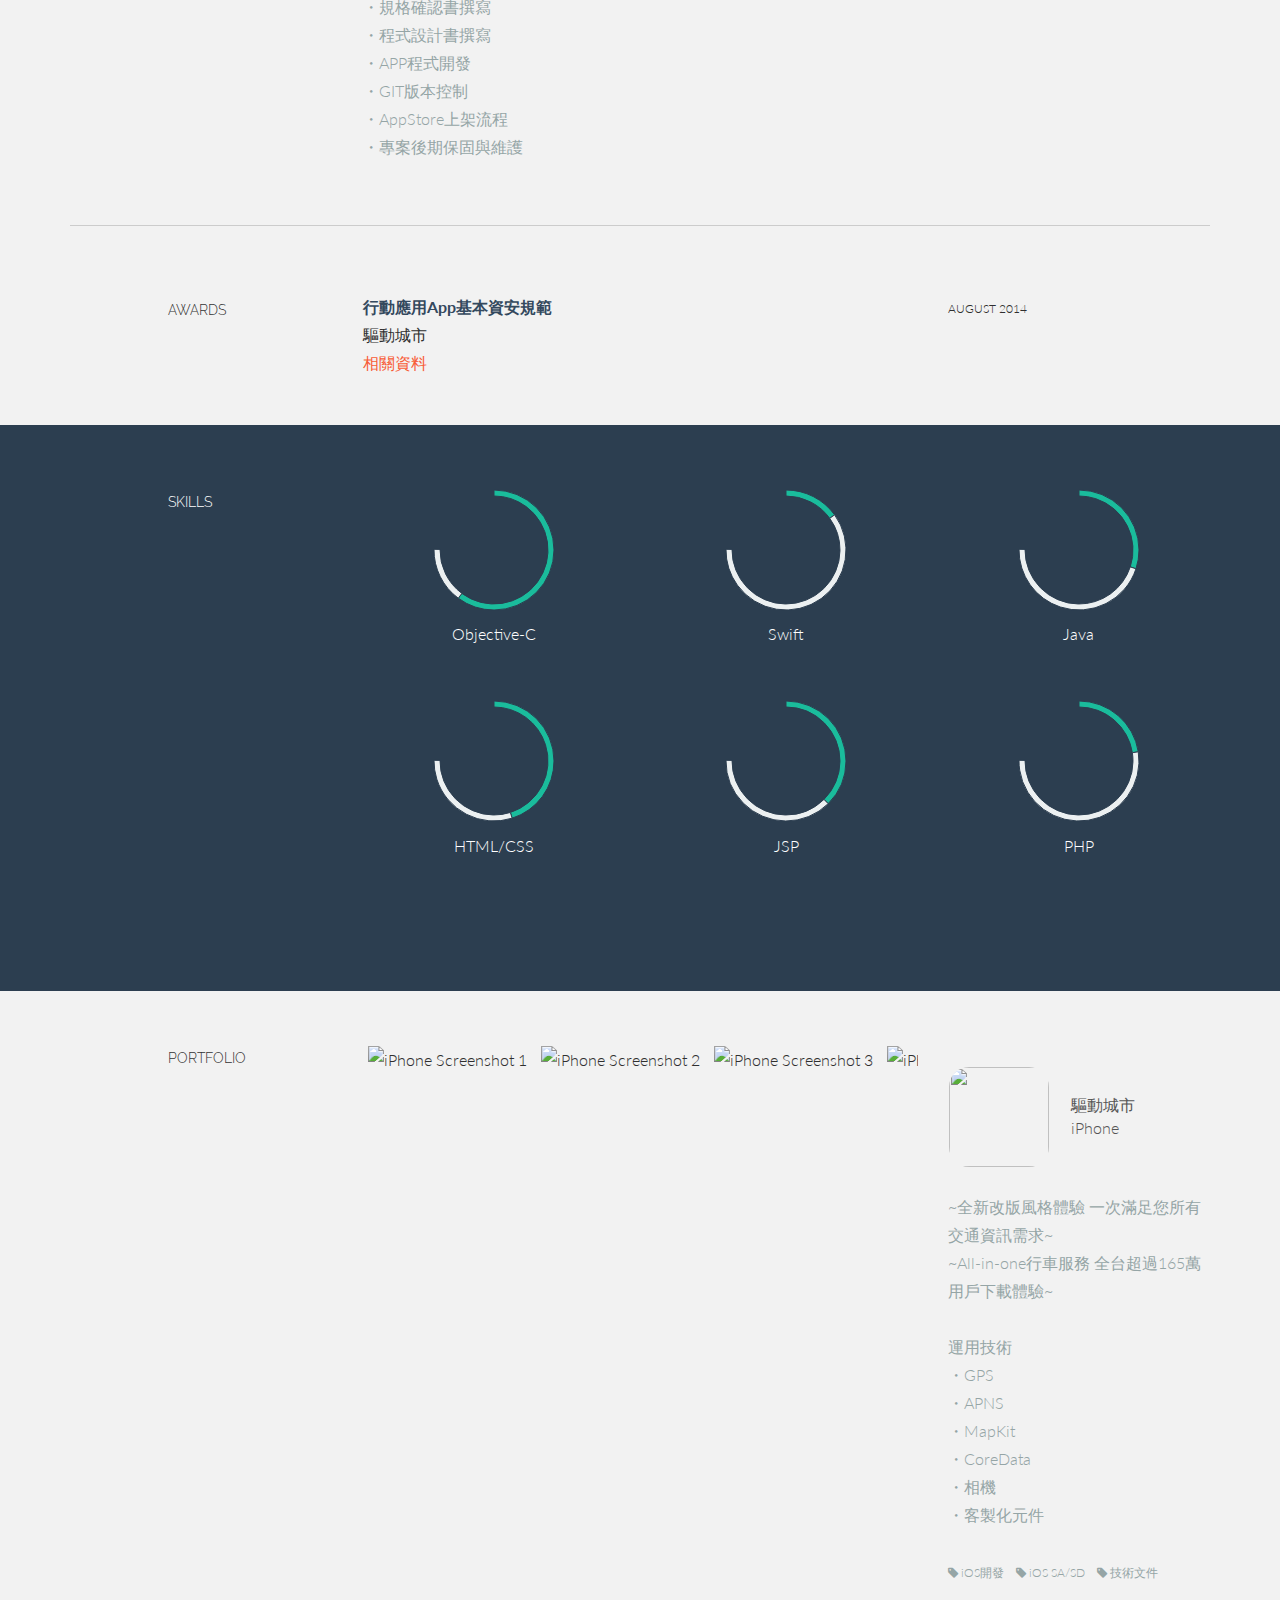
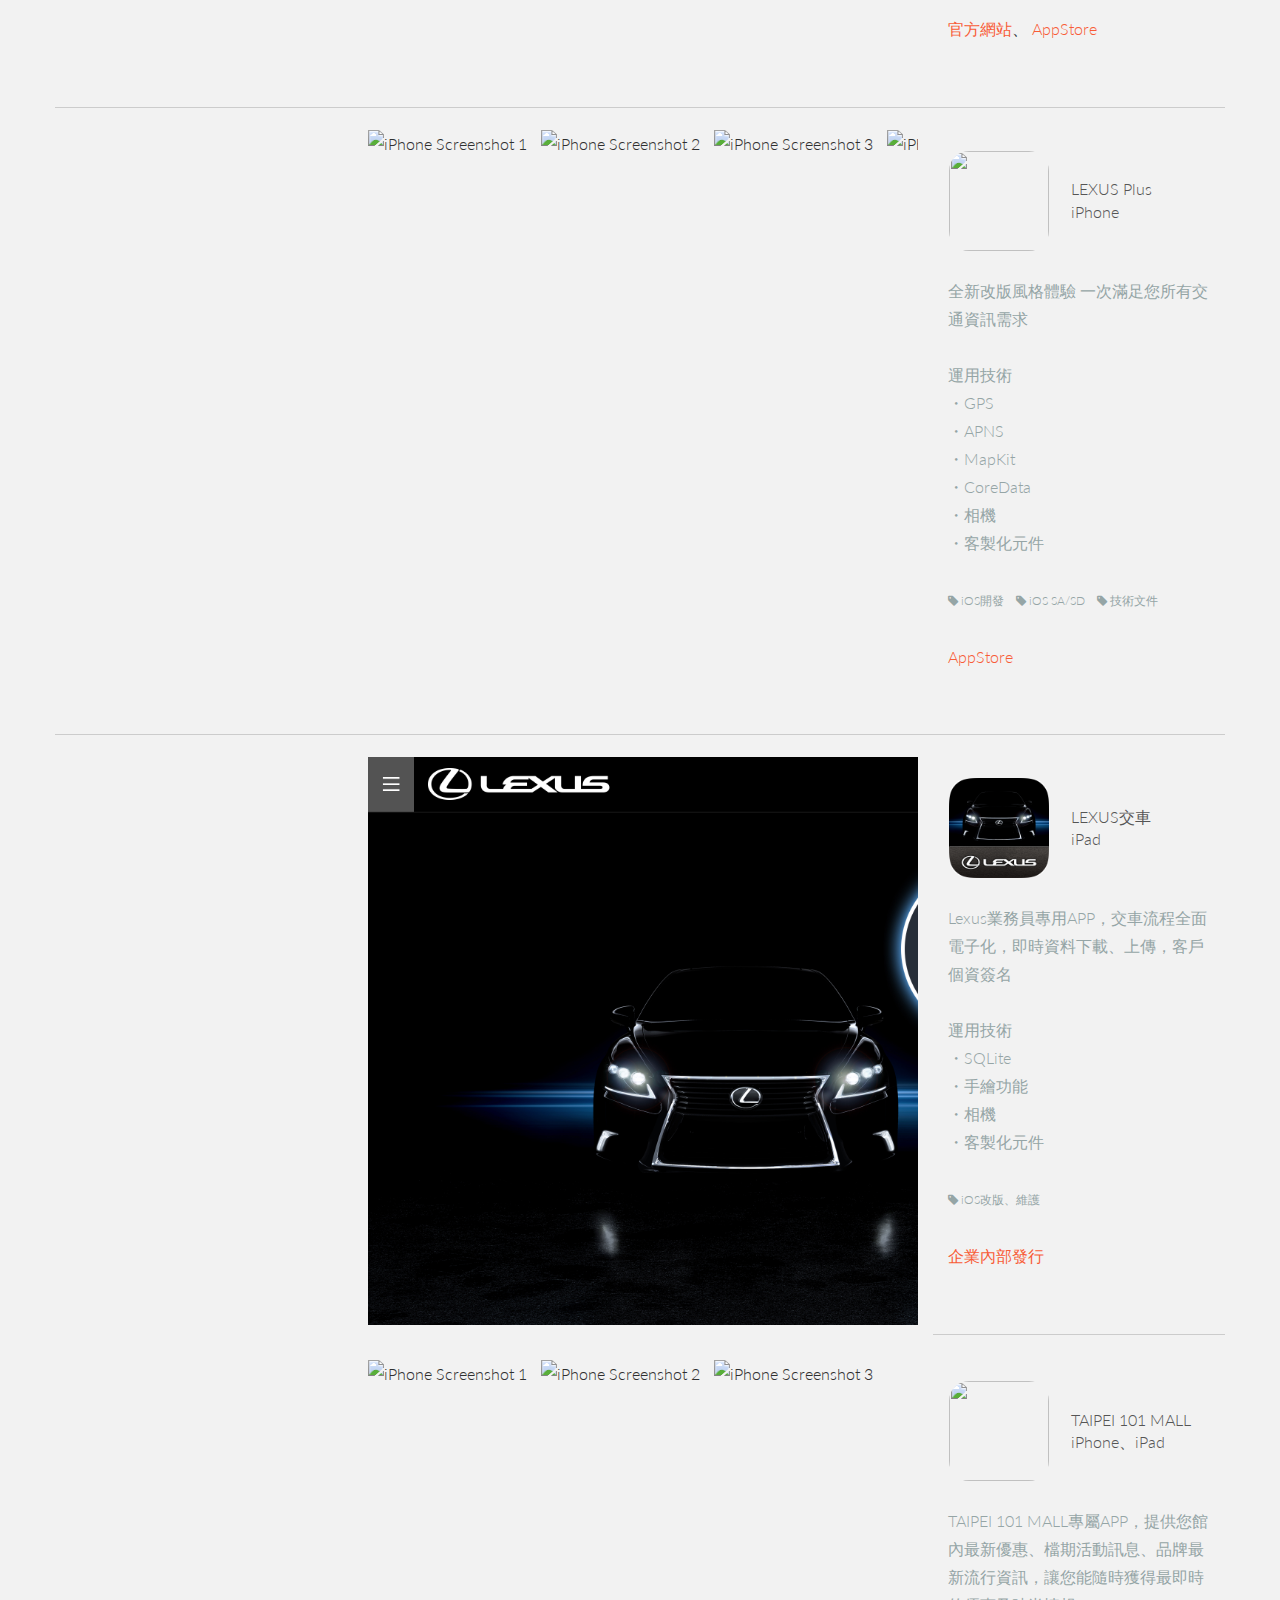
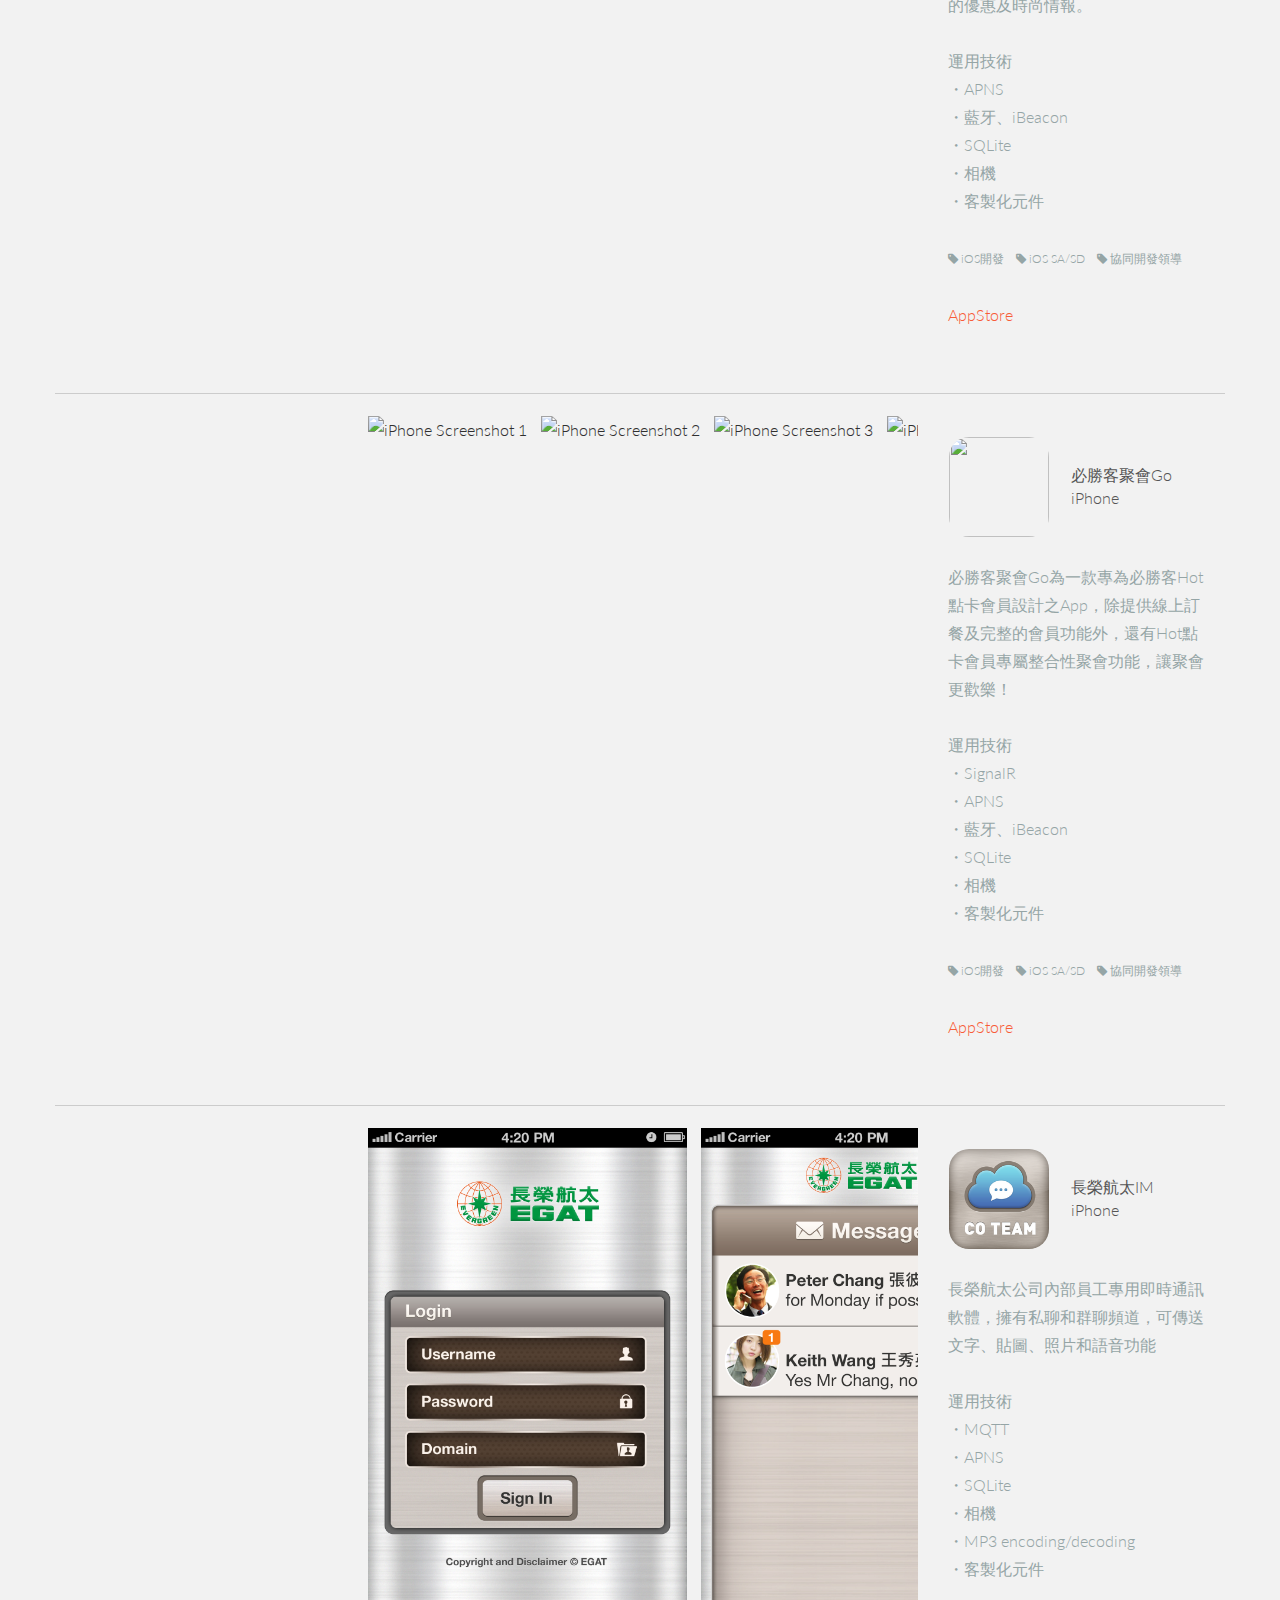
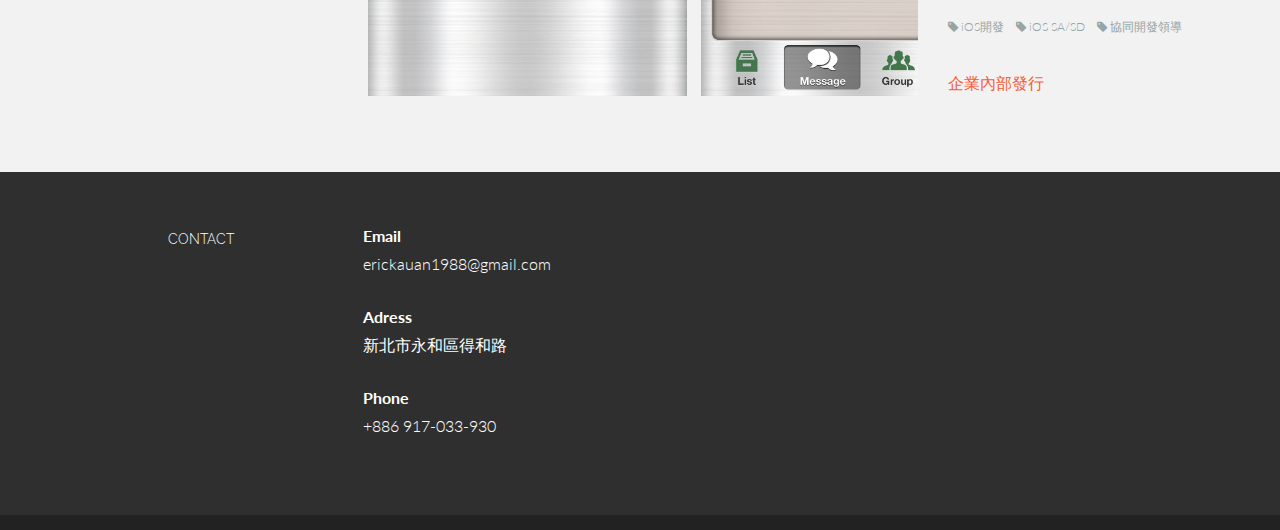
==== commit 178eadbe: "remove pdf download" ====
--- a/index.html
+++ b/index.html
@@ -59,7 +59,7 @@
                     <h3>iOS Developer | erickuan1988@gmail.com</h3>
                     <br />
                     <br />
-                    <h5 style="color:white;">Last updated : 2016/03/07 00:30</h5>
+                    <h5 style="color:white;">Last updated : 2016/03/07 00:35</h5>
                 </div>
                 <!--/.col-lg-12 -->
             </div>
@@ -89,7 +89,7 @@
                 </div>
                 <div class="col-lg-3">
                     <p><a href="#"><i class="icon-file"></i></a>
-                        <sm>DOWNLOAD PDF</sm>
+                        <!-- <sm>DOWNLOAD PDF</sm> -->
                     </p>
                 </div>
             </div>
@@ -714,6 +714,7 @@
                     </p>
                 </div>
                 <div class="col-lg-3">
+                    <!-- 
                     <p>
                         <sm>SOCIAL LINKS</sm>
                     </p>
@@ -724,6 +725,7 @@
                         <a href="#"><i class="icon-linkedin"></i></a>
                         <a href="#"><i class="icon-apple"></i></a>
                     </p>
+                    -->
                 </div>
             </div>
             <!--/.row -->
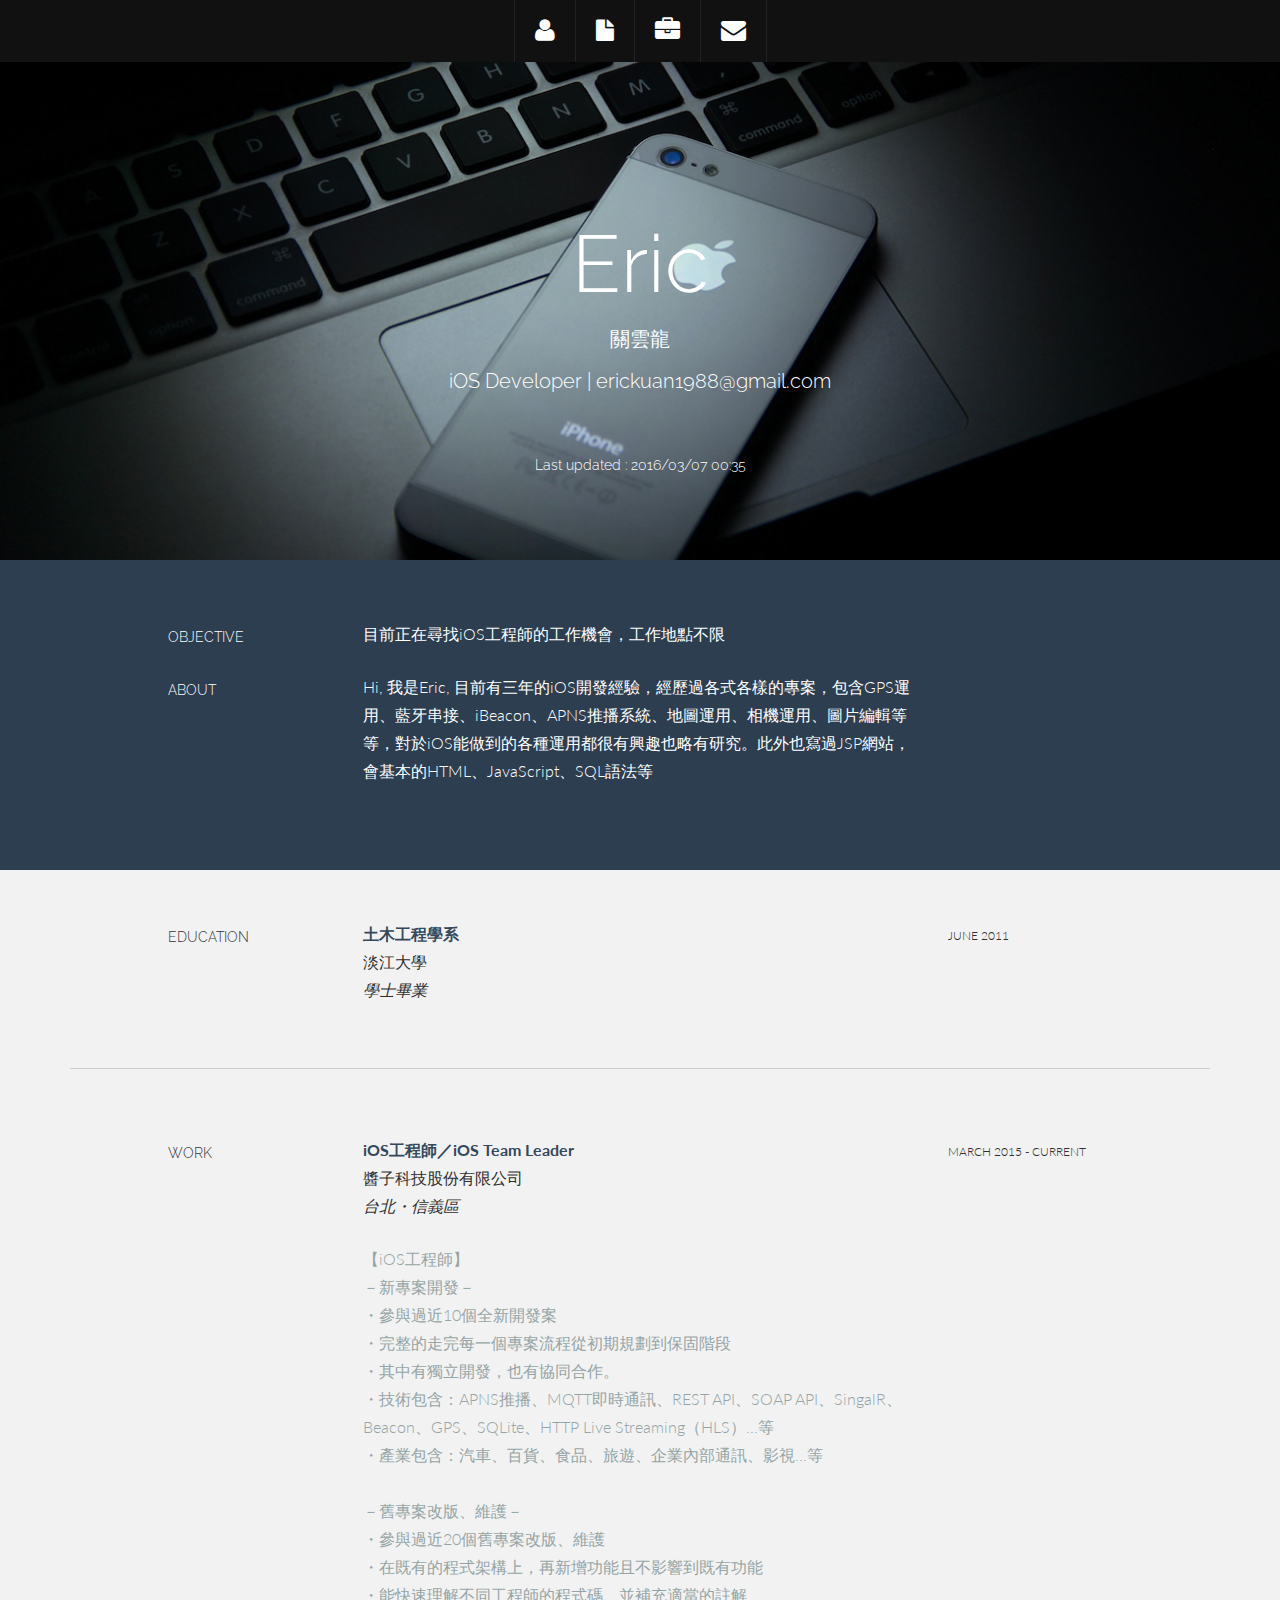
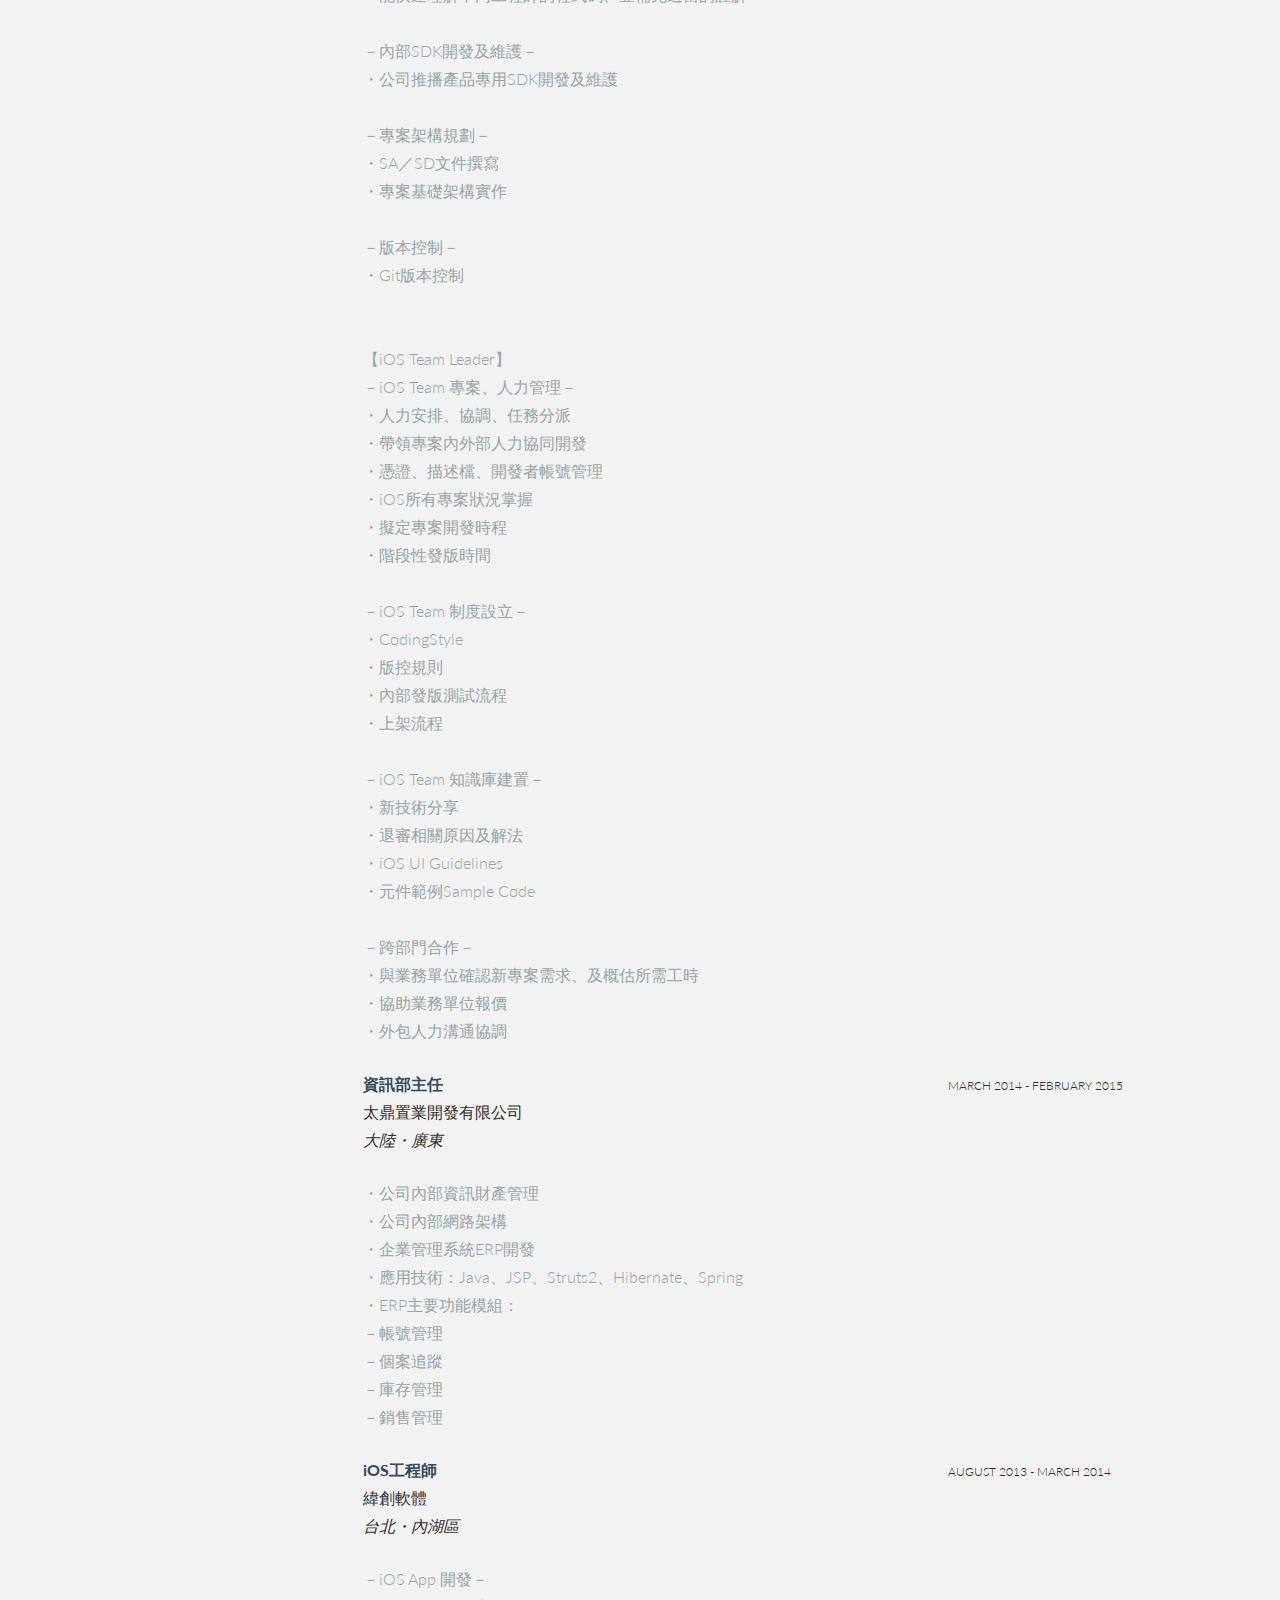
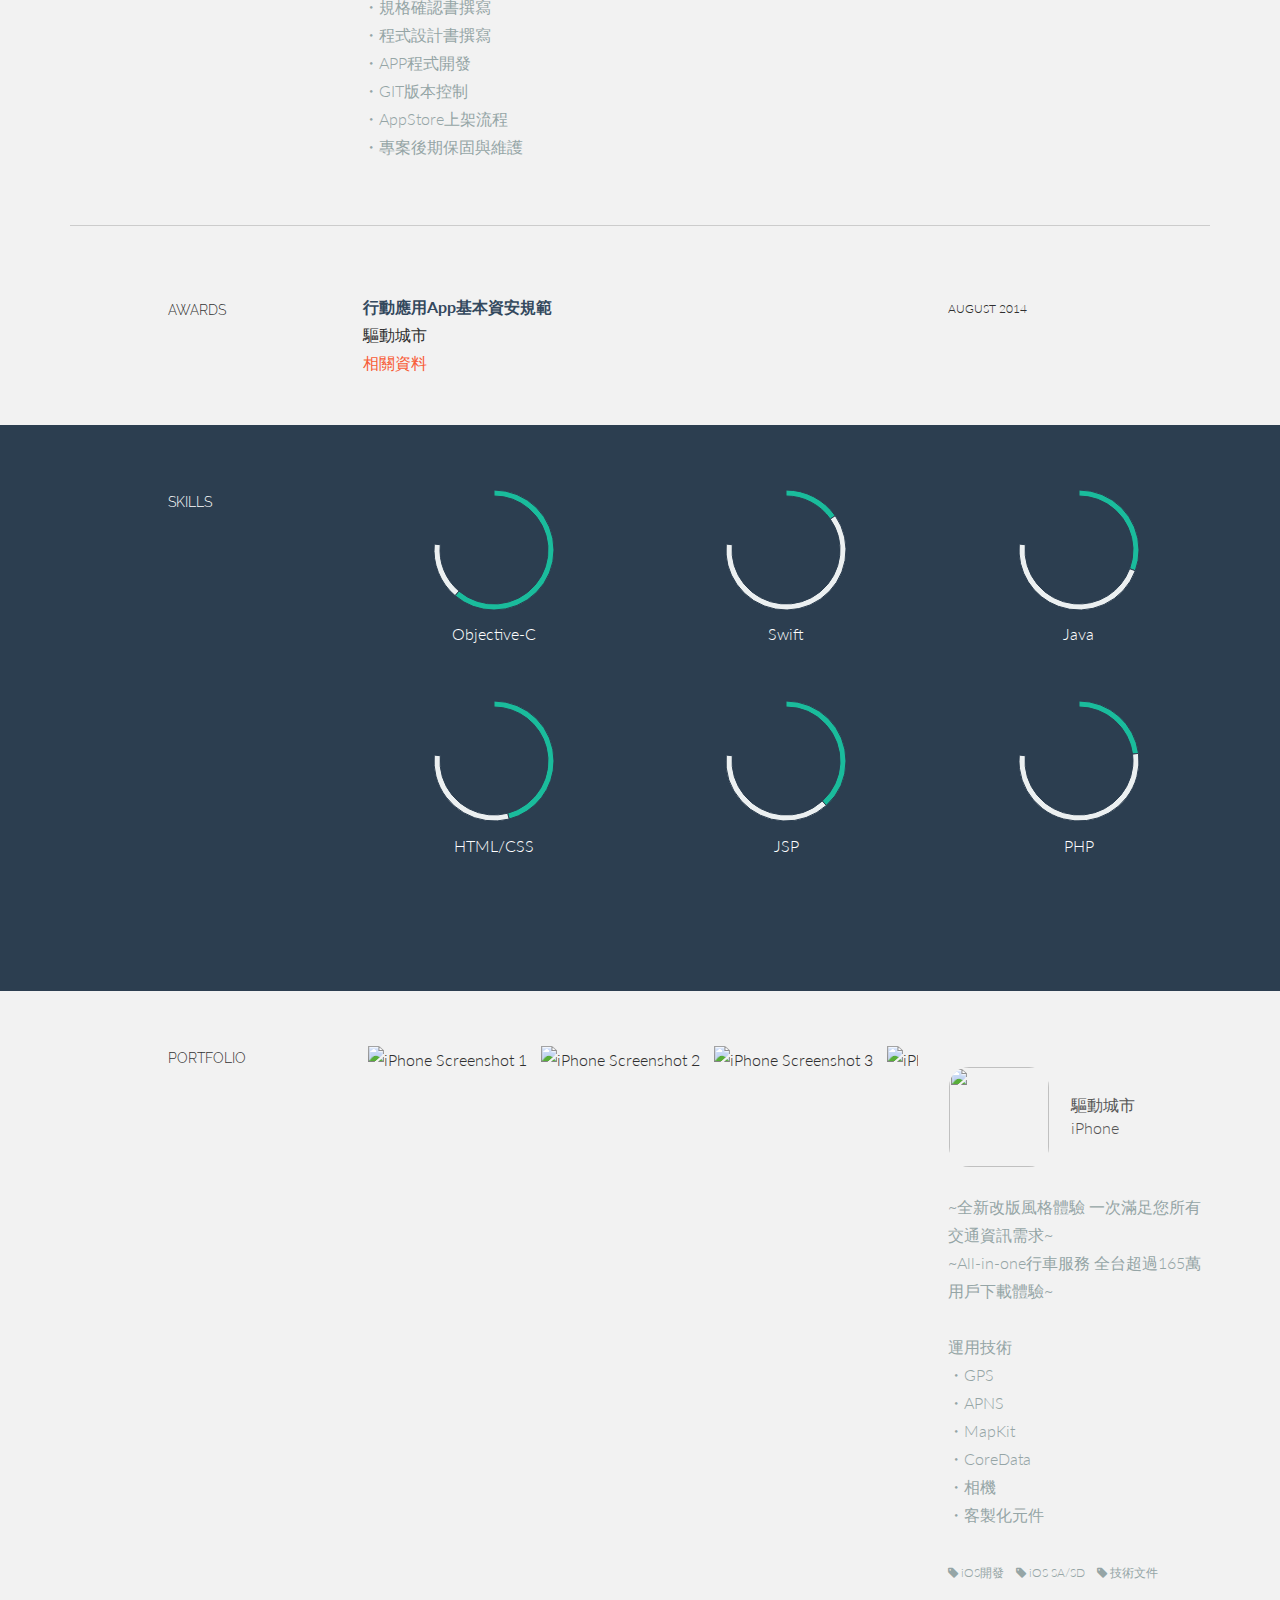
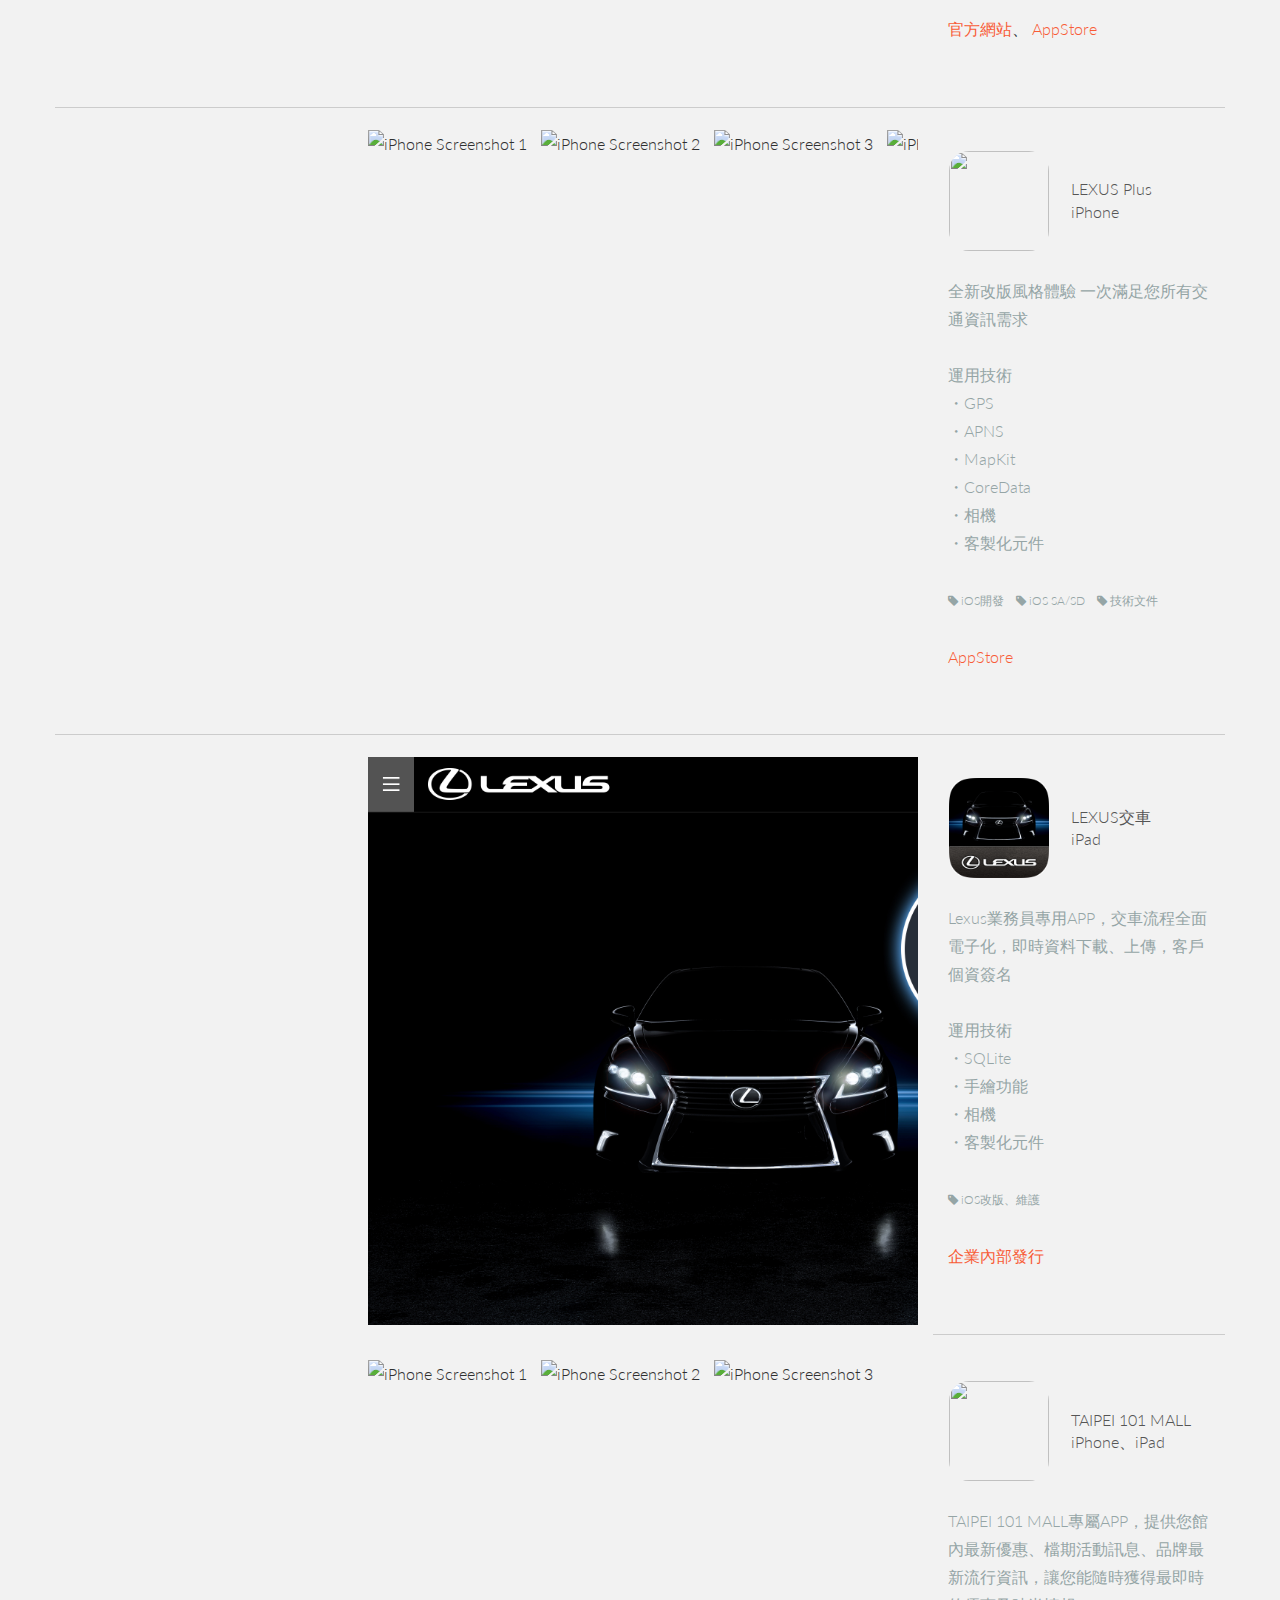
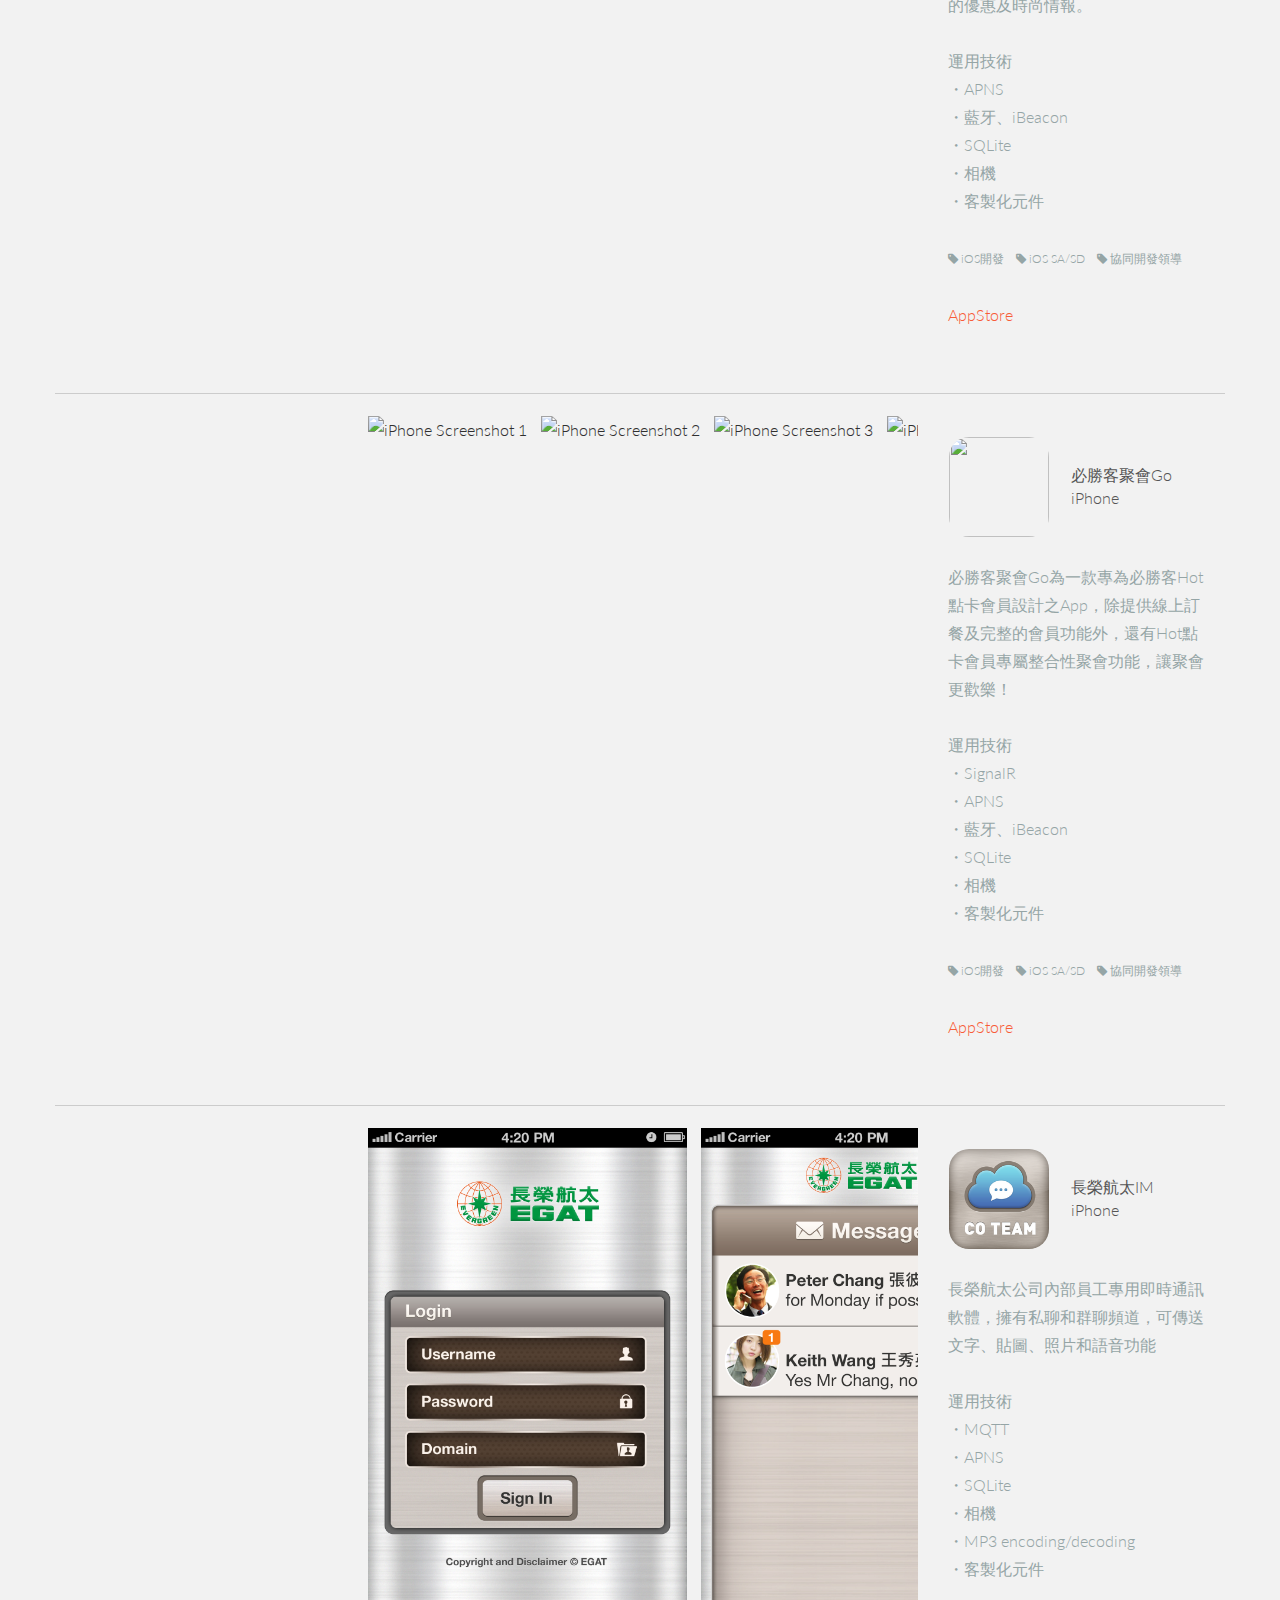
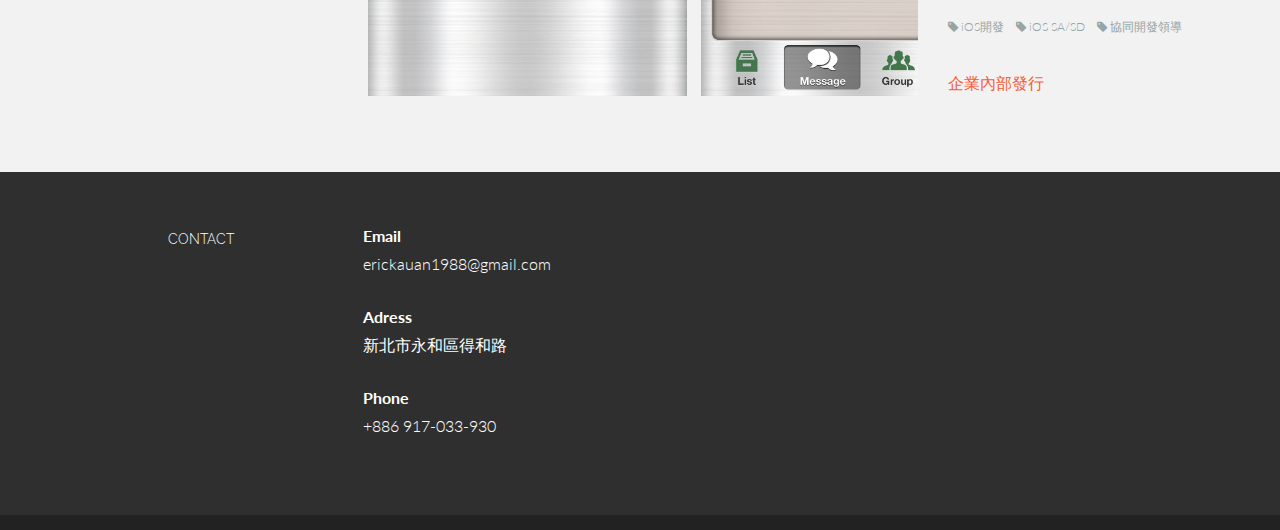
==== commit f10113d6: "remove pdf social network link" ====
--- a/index.html
+++ b/index.html
@@ -88,9 +88,11 @@
                     <p>Hi, 我是Eric, 目前有三年的iOS開發經驗，經歷過各式各樣的專案，包含GPS運用、藍牙串接、iBeacon、APNS推播系統、地圖運用、相機運用、圖片編輯等等，對於iOS能做到的各種運用都很有興趣也略有研究。此外也寫過JSP網站，會基本的HTML、JavaScript、SQL語法等</p>
                 </div>
                 <div class="col-lg-3">
+                    <!-- 
                     <p><a href="#"><i class="icon-file"></i></a>
-                        <!-- <sm>DOWNLOAD PDF</sm> -->
+                        <sm>DOWNLOAD PDF</sm> 
                     </p>
+                    -->
                 </div>
             </div>
             <!--/.row -->
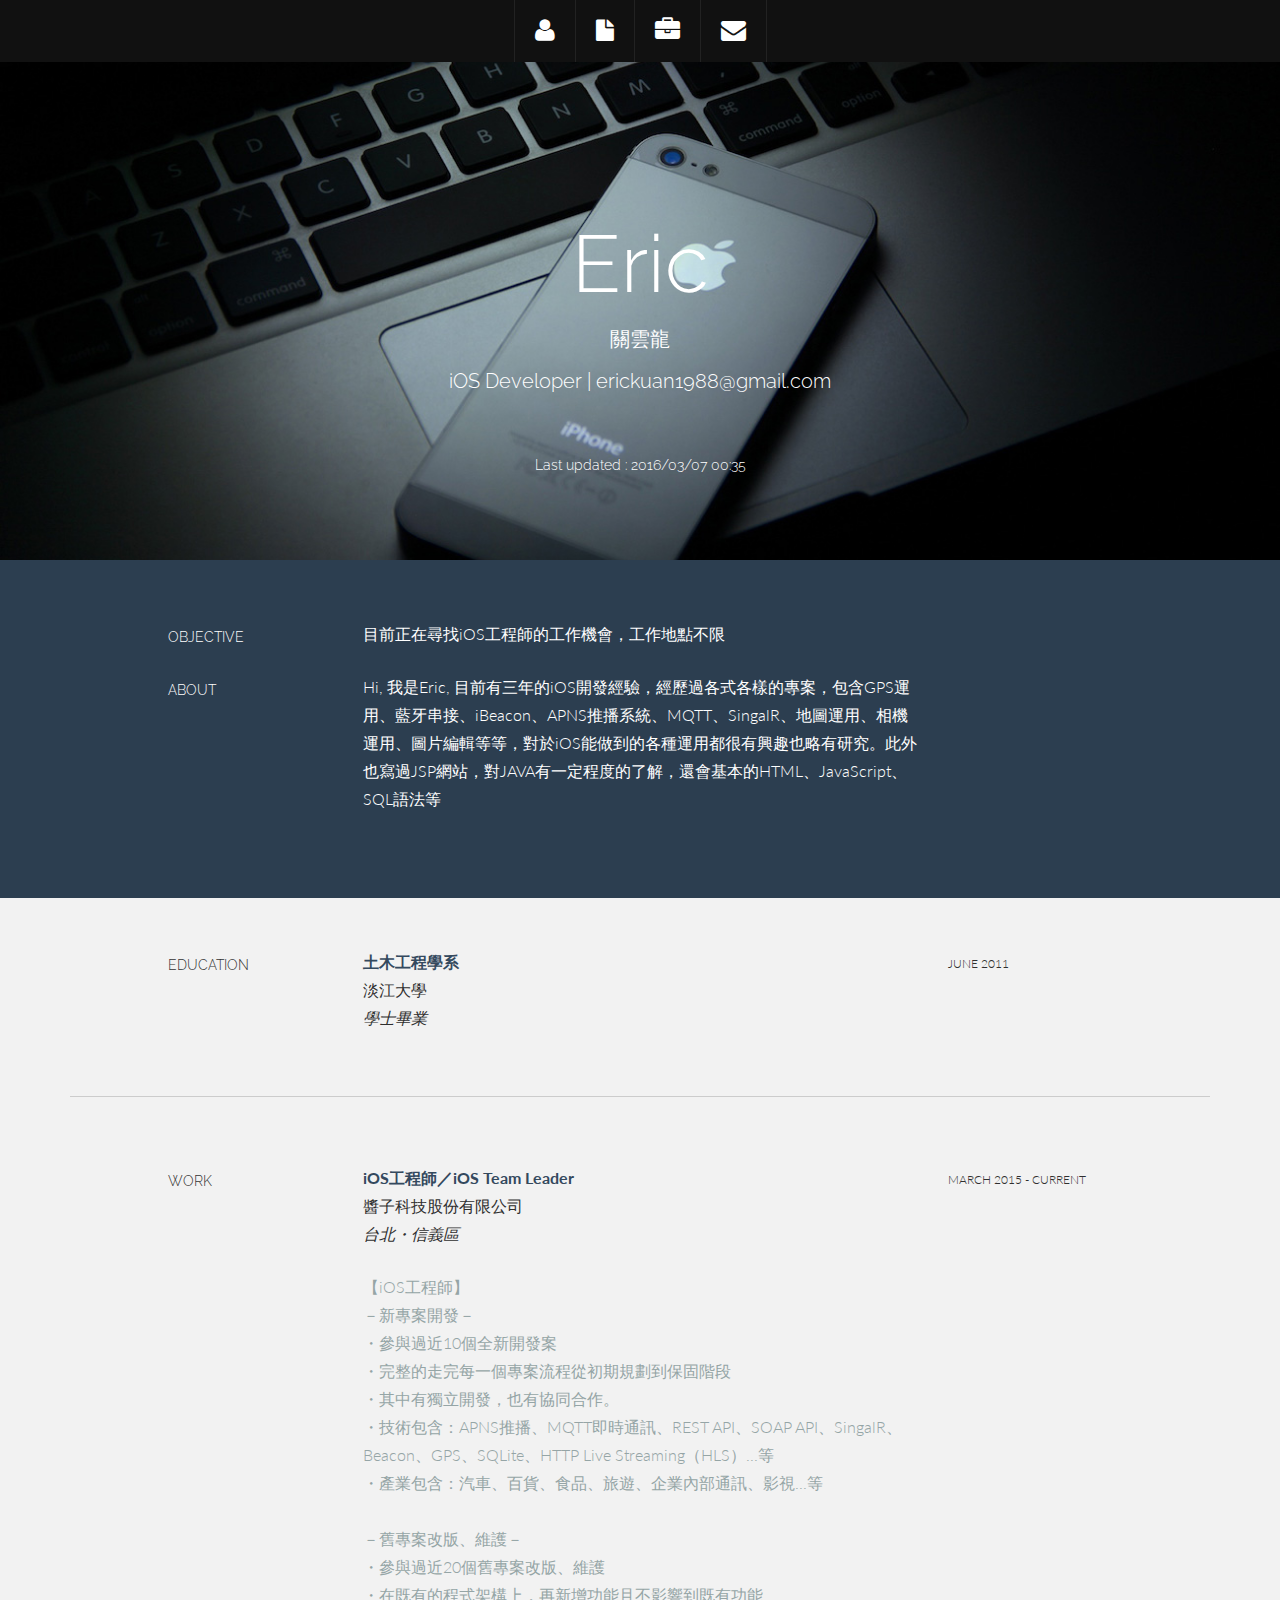
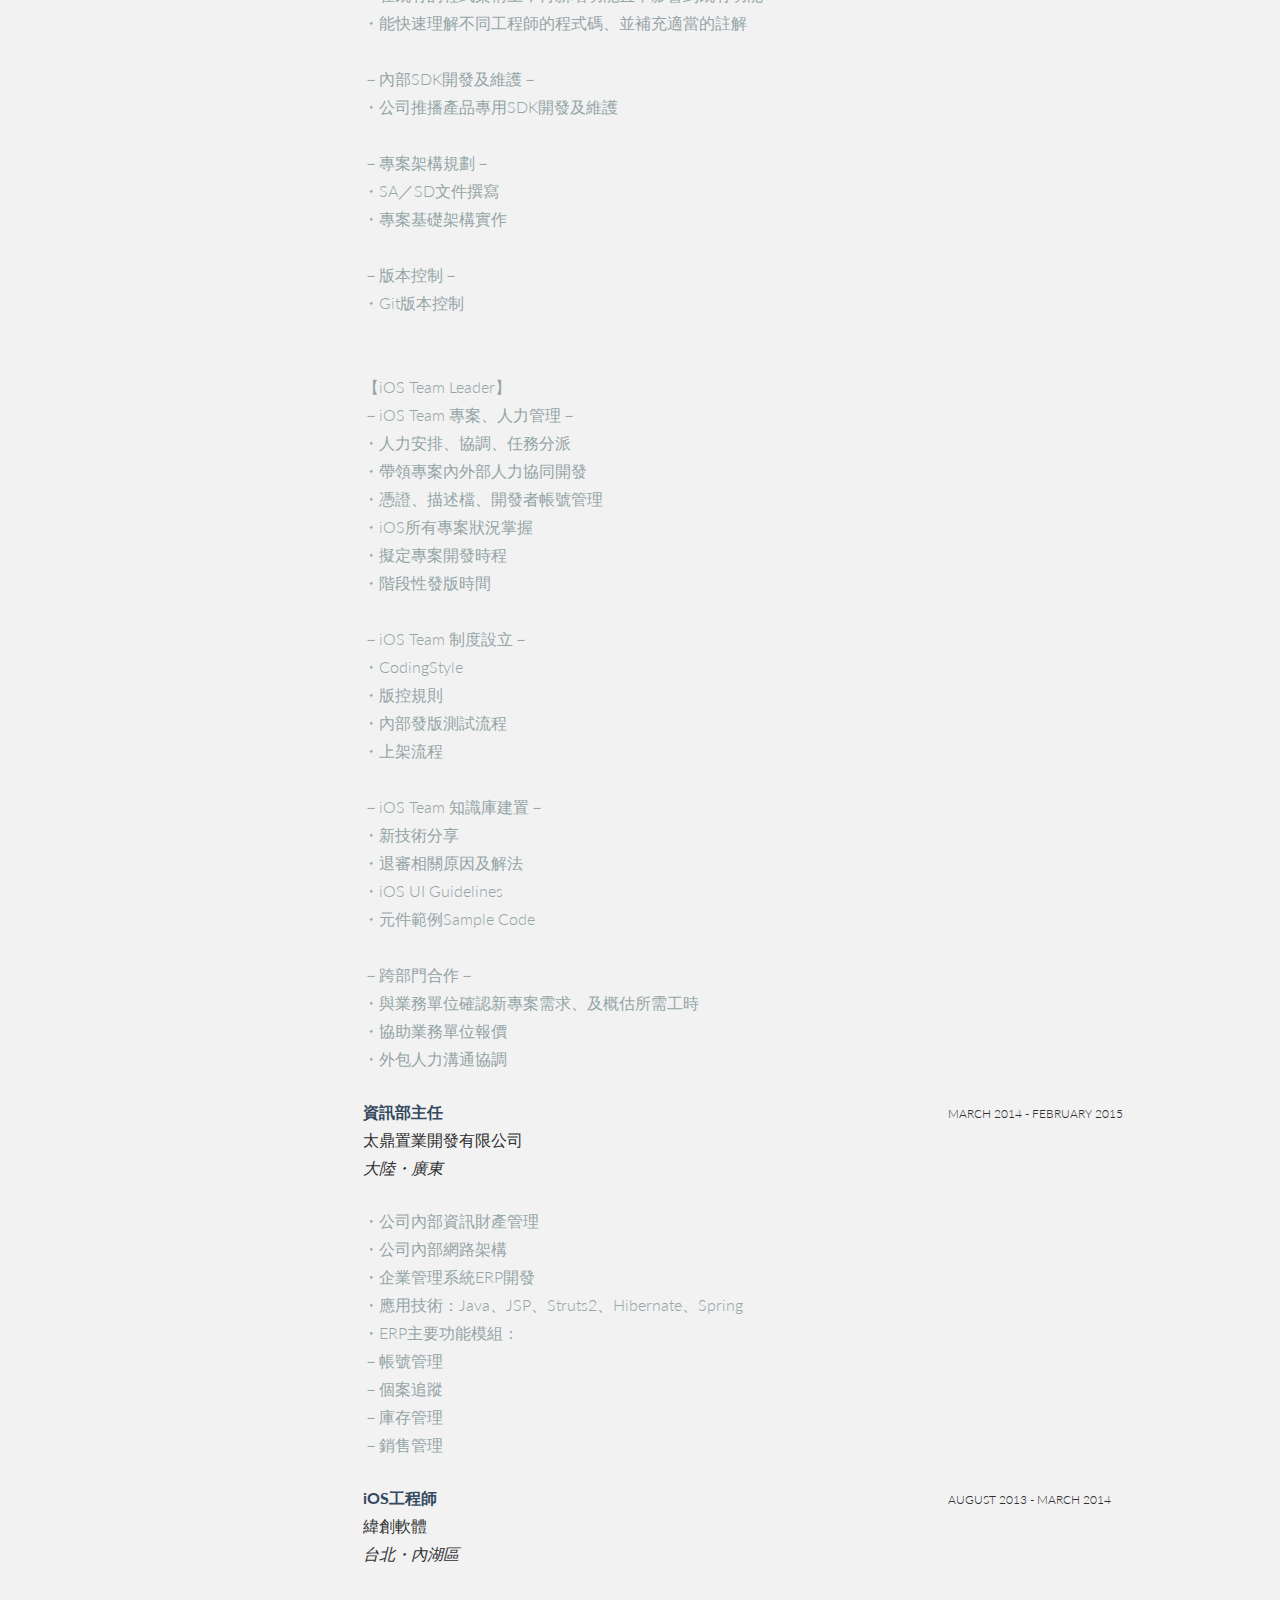
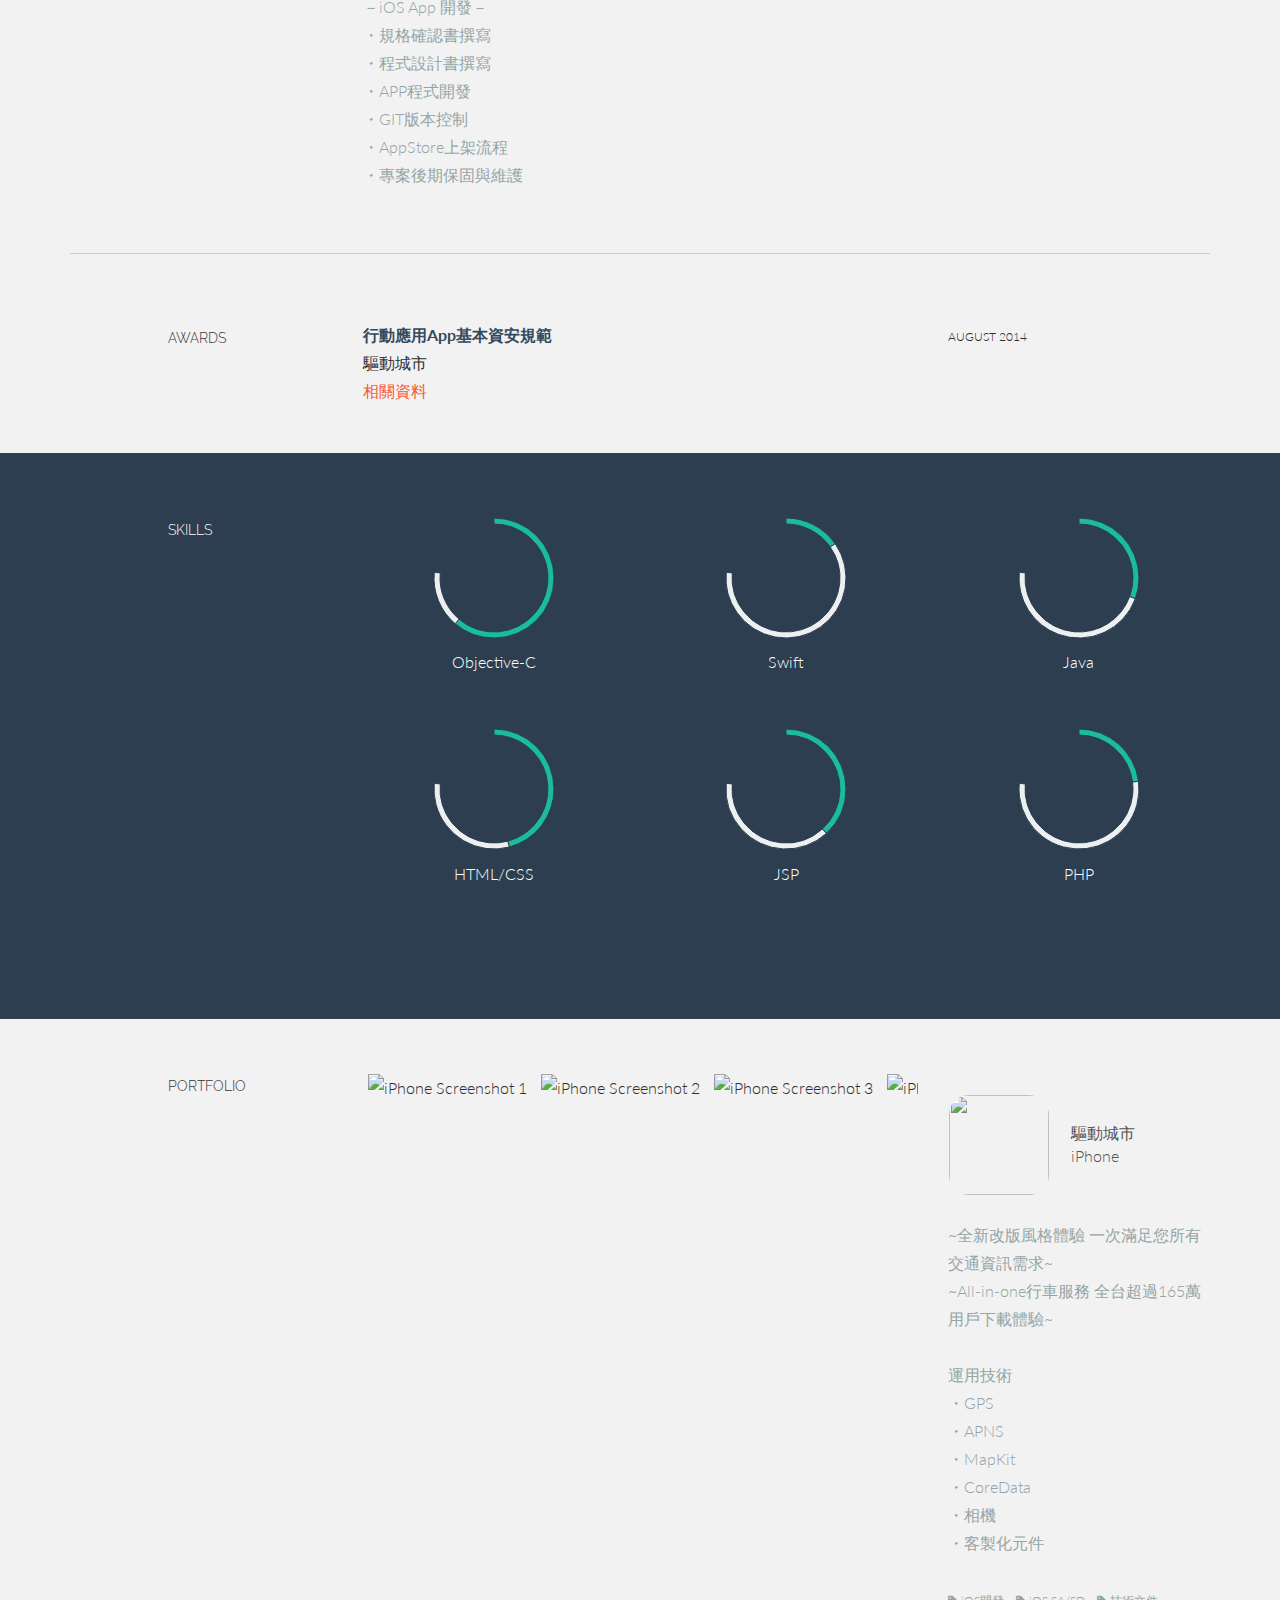
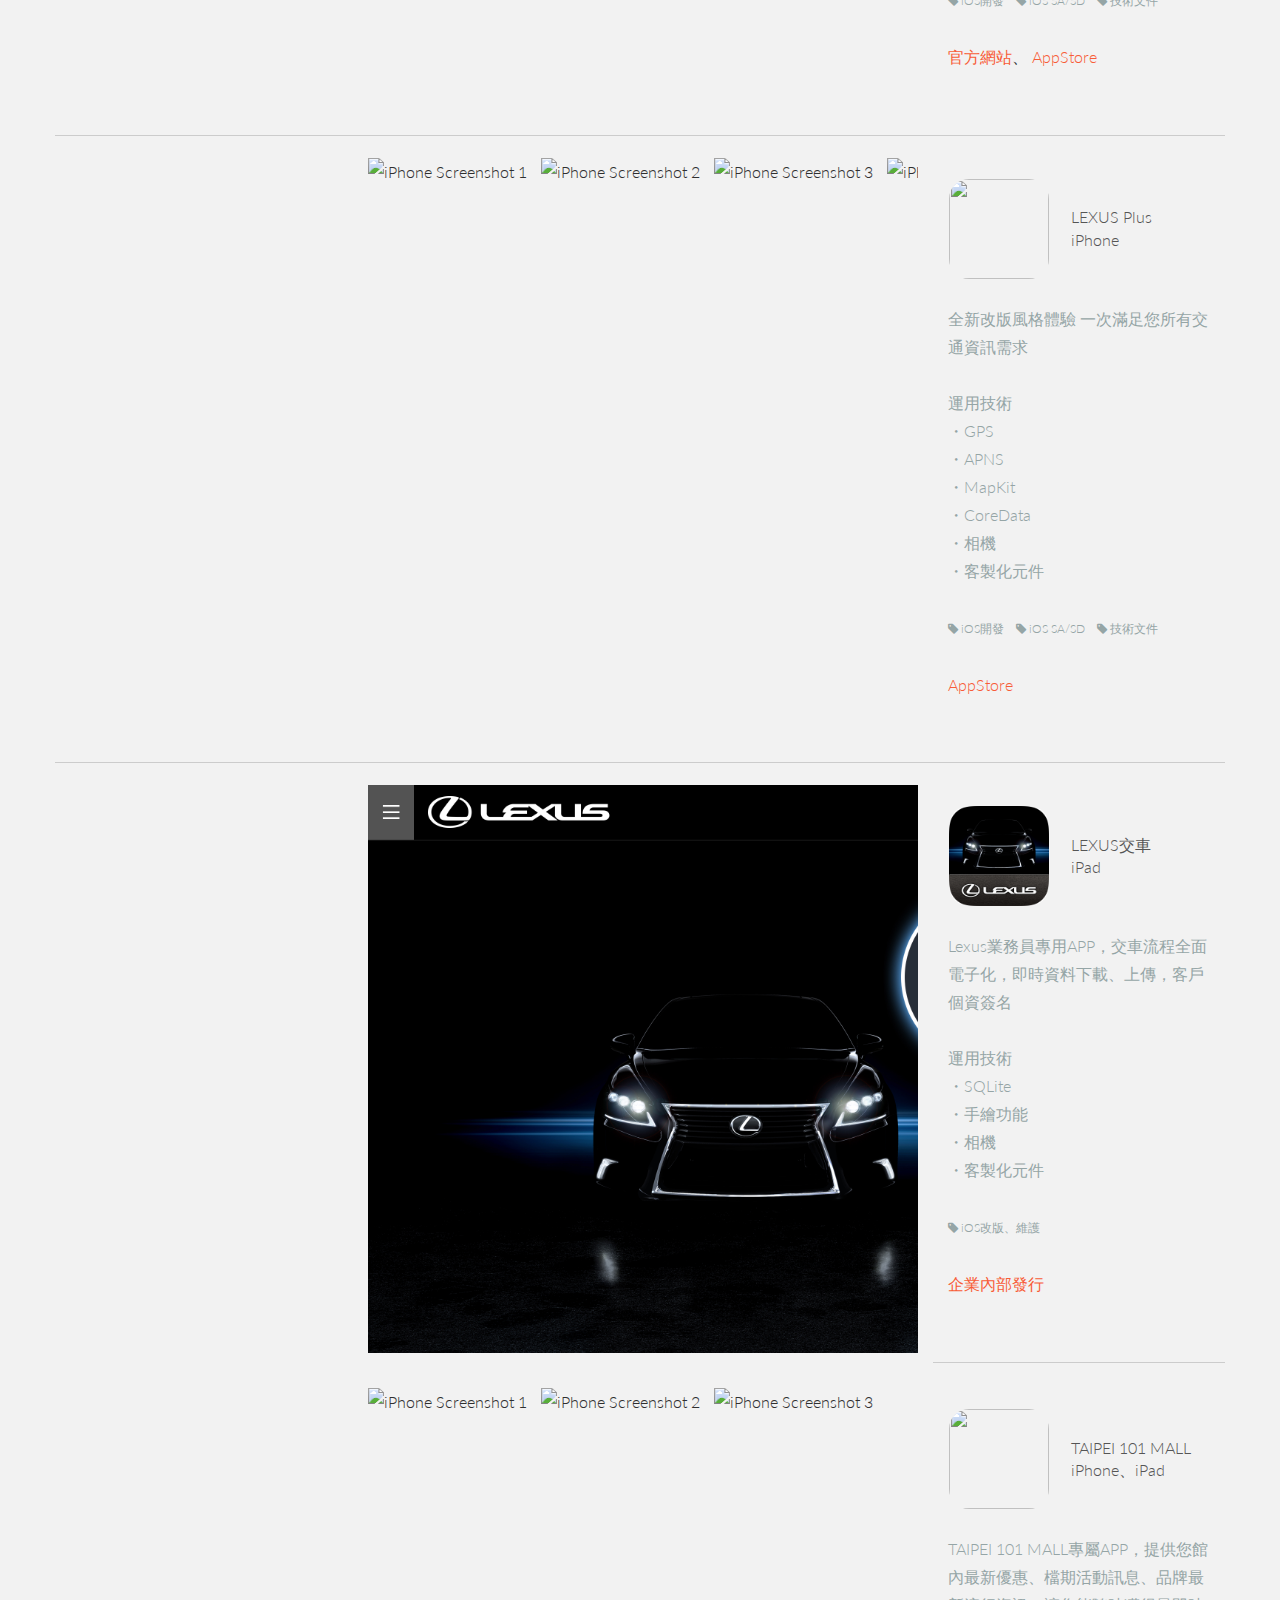
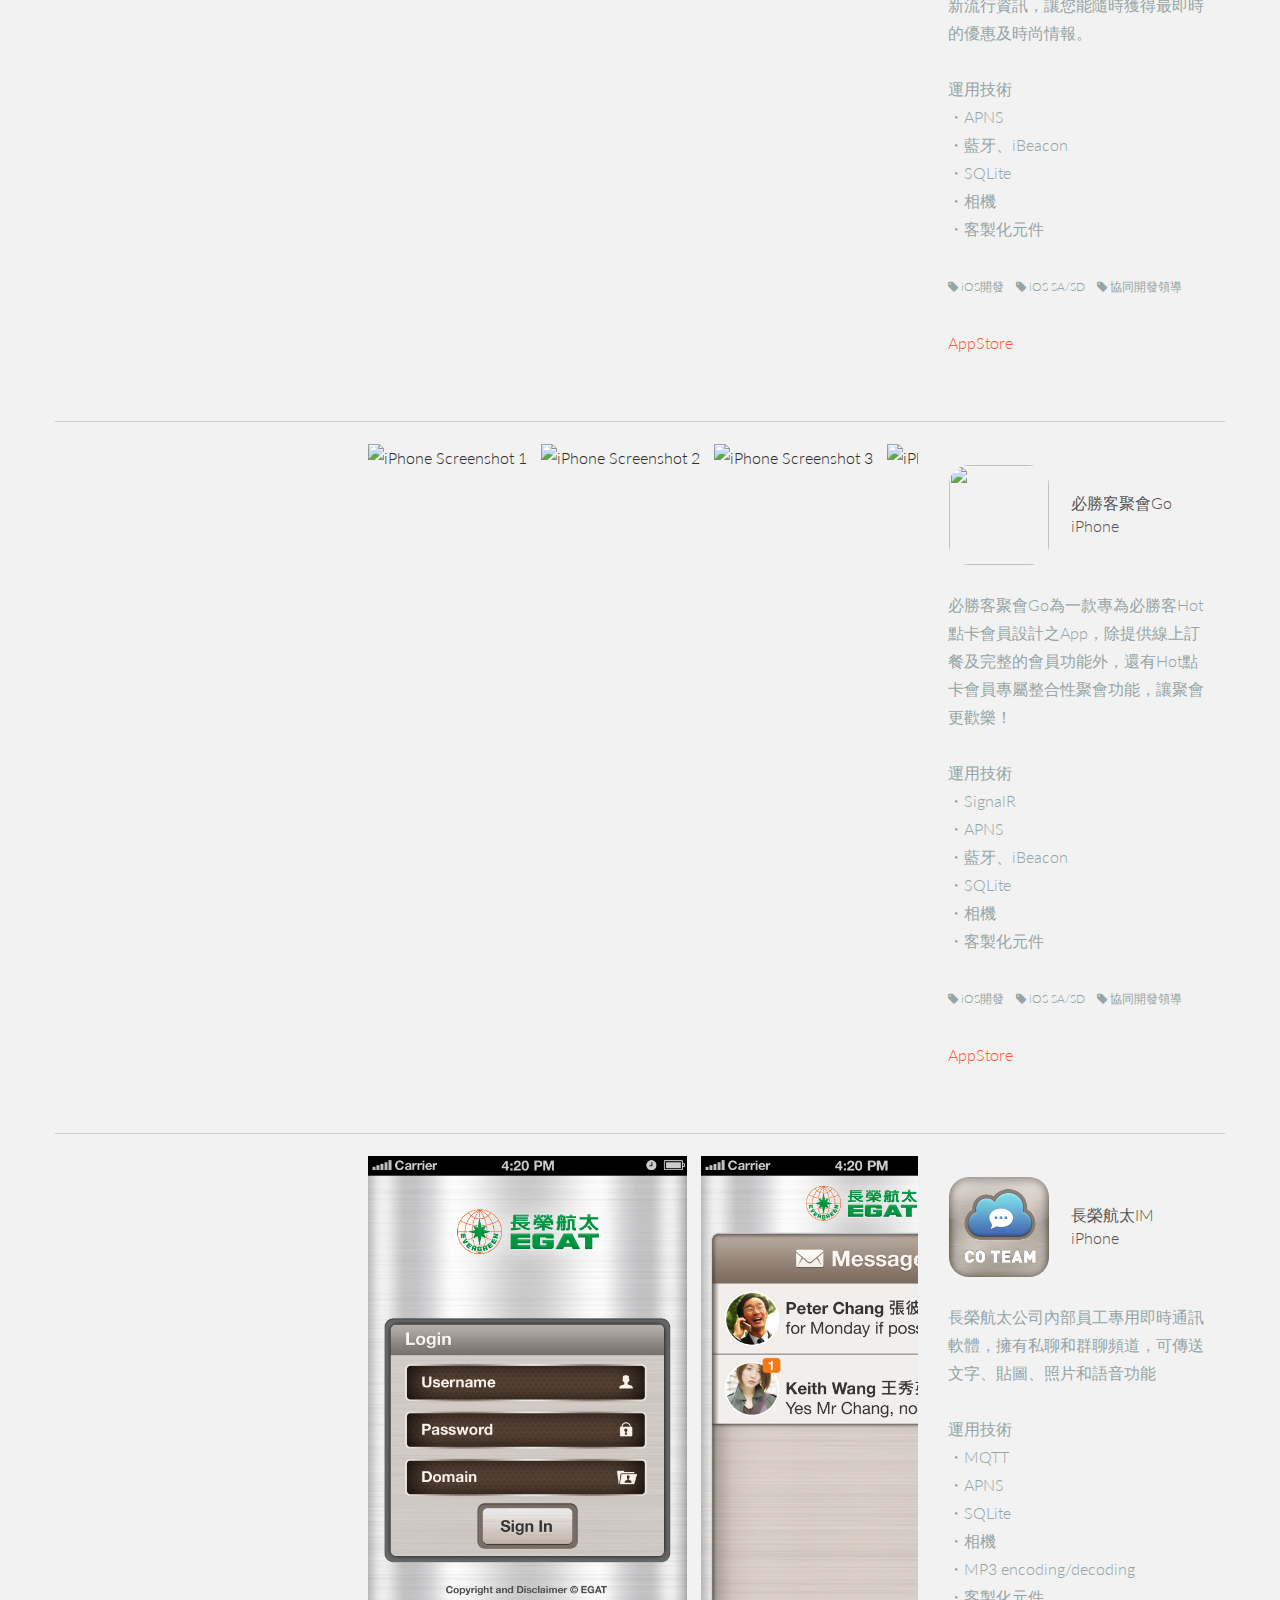
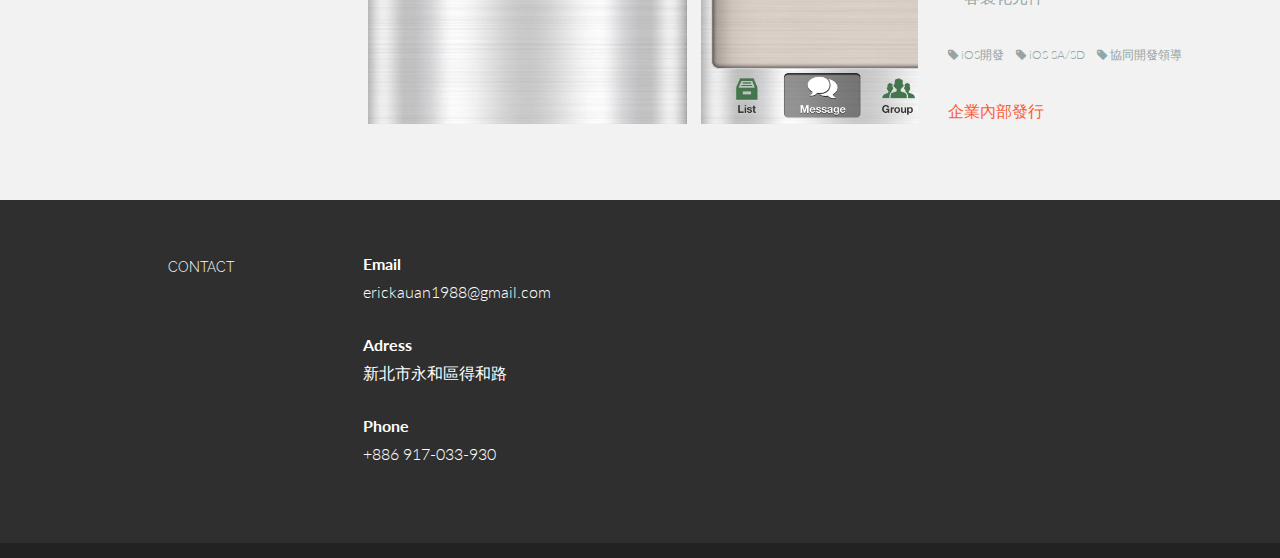
==== commit 84b516f5: "about me update" ====
--- a/index.html
+++ b/index.html
@@ -85,7 +85,7 @@
                     <h5>ABOUT</h5>
                 </div>
                 <div class="col-lg-6">
-                    <p>Hi, 我是Eric, 目前有三年的iOS開發經驗，經歷過各式各樣的專案，包含GPS運用、藍牙串接、iBeacon、APNS推播系統、地圖運用、相機運用、圖片編輯等等，對於iOS能做到的各種運用都很有興趣也略有研究。此外也寫過JSP網站，會基本的HTML、JavaScript、SQL語法等</p>
+                    <p>Hi, 我是Eric, 目前有三年的iOS開發經驗，經歷過各式各樣的專案，包含GPS運用、藍牙串接、iBeacon、APNS推播系統、MQTT、SingalR、地圖運用、相機運用、圖片編輯等等，對於iOS能做到的各種運用都很有興趣也略有研究。此外也寫過JSP網站，對JAVA有一定程度的了解，還會基本的HTML、JavaScript、SQL語法等</p>
                 </div>
                 <div class="col-lg-3">
                     <!-- 
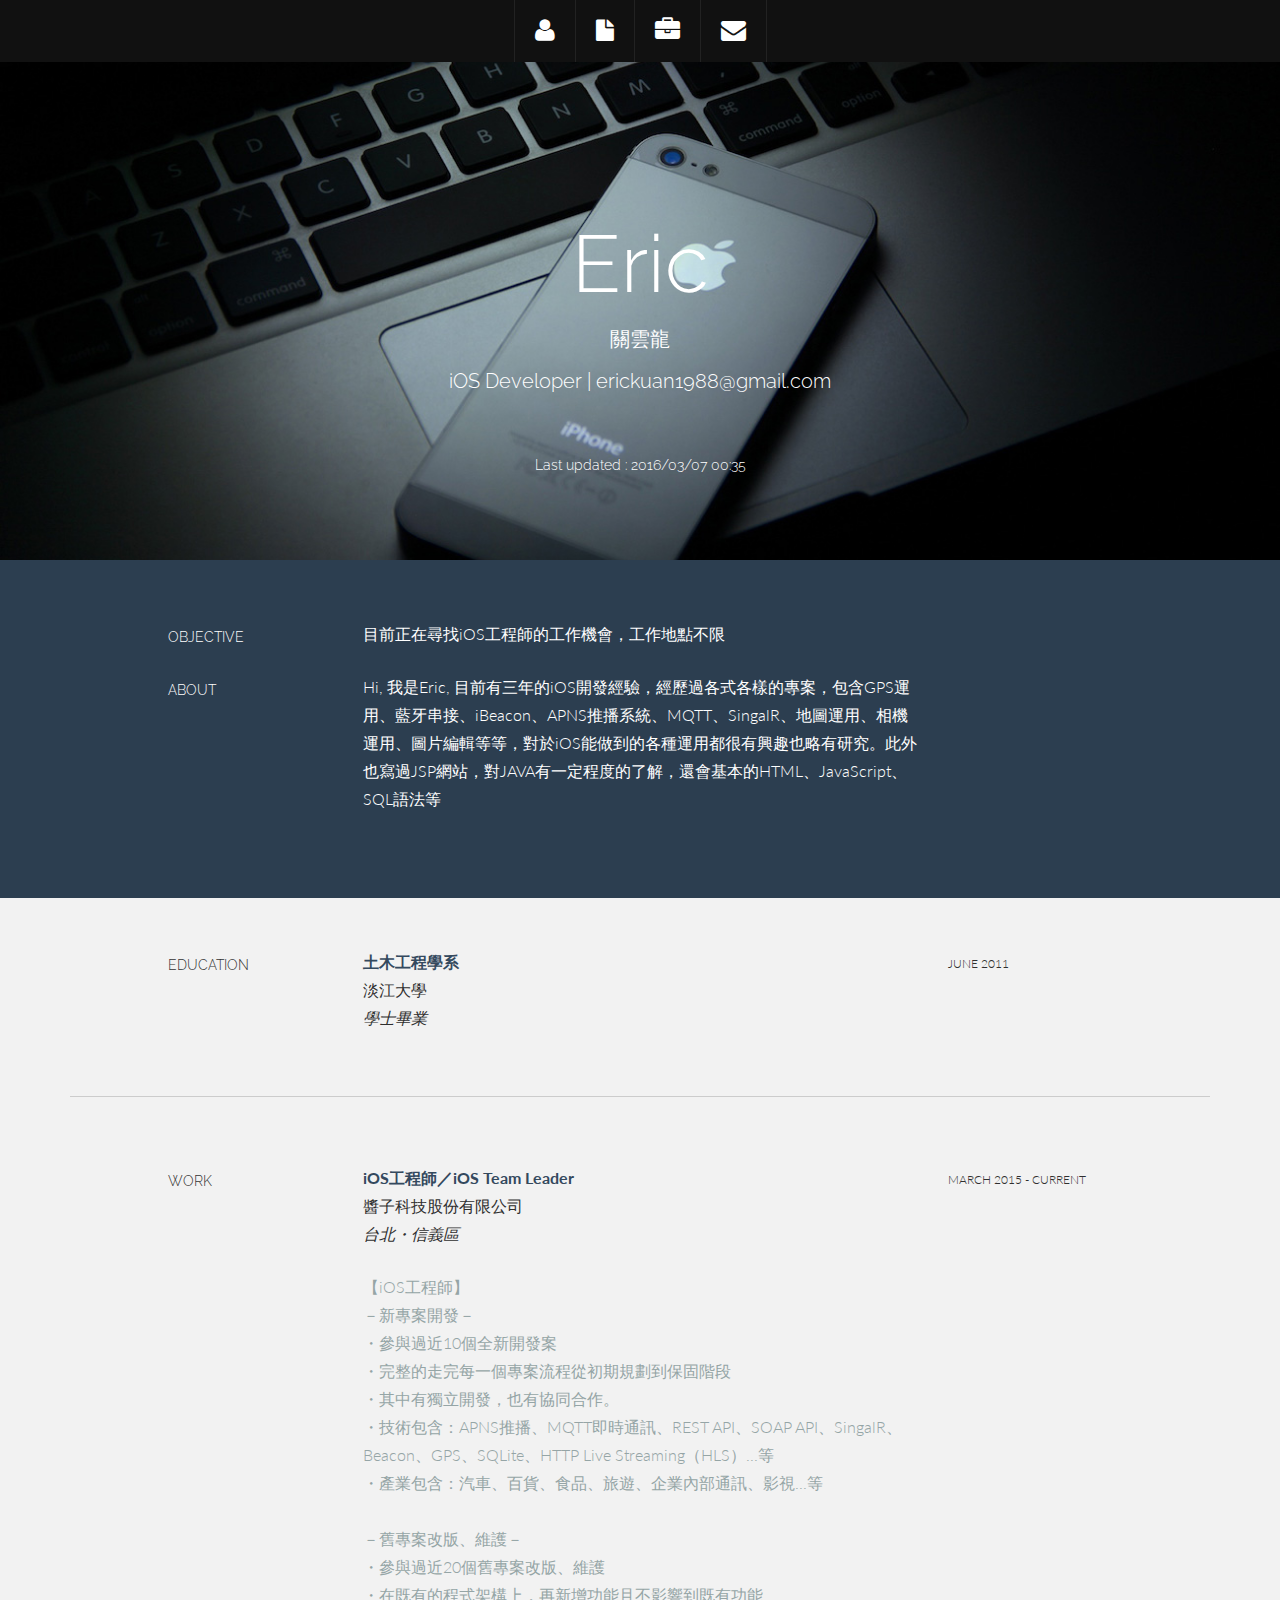
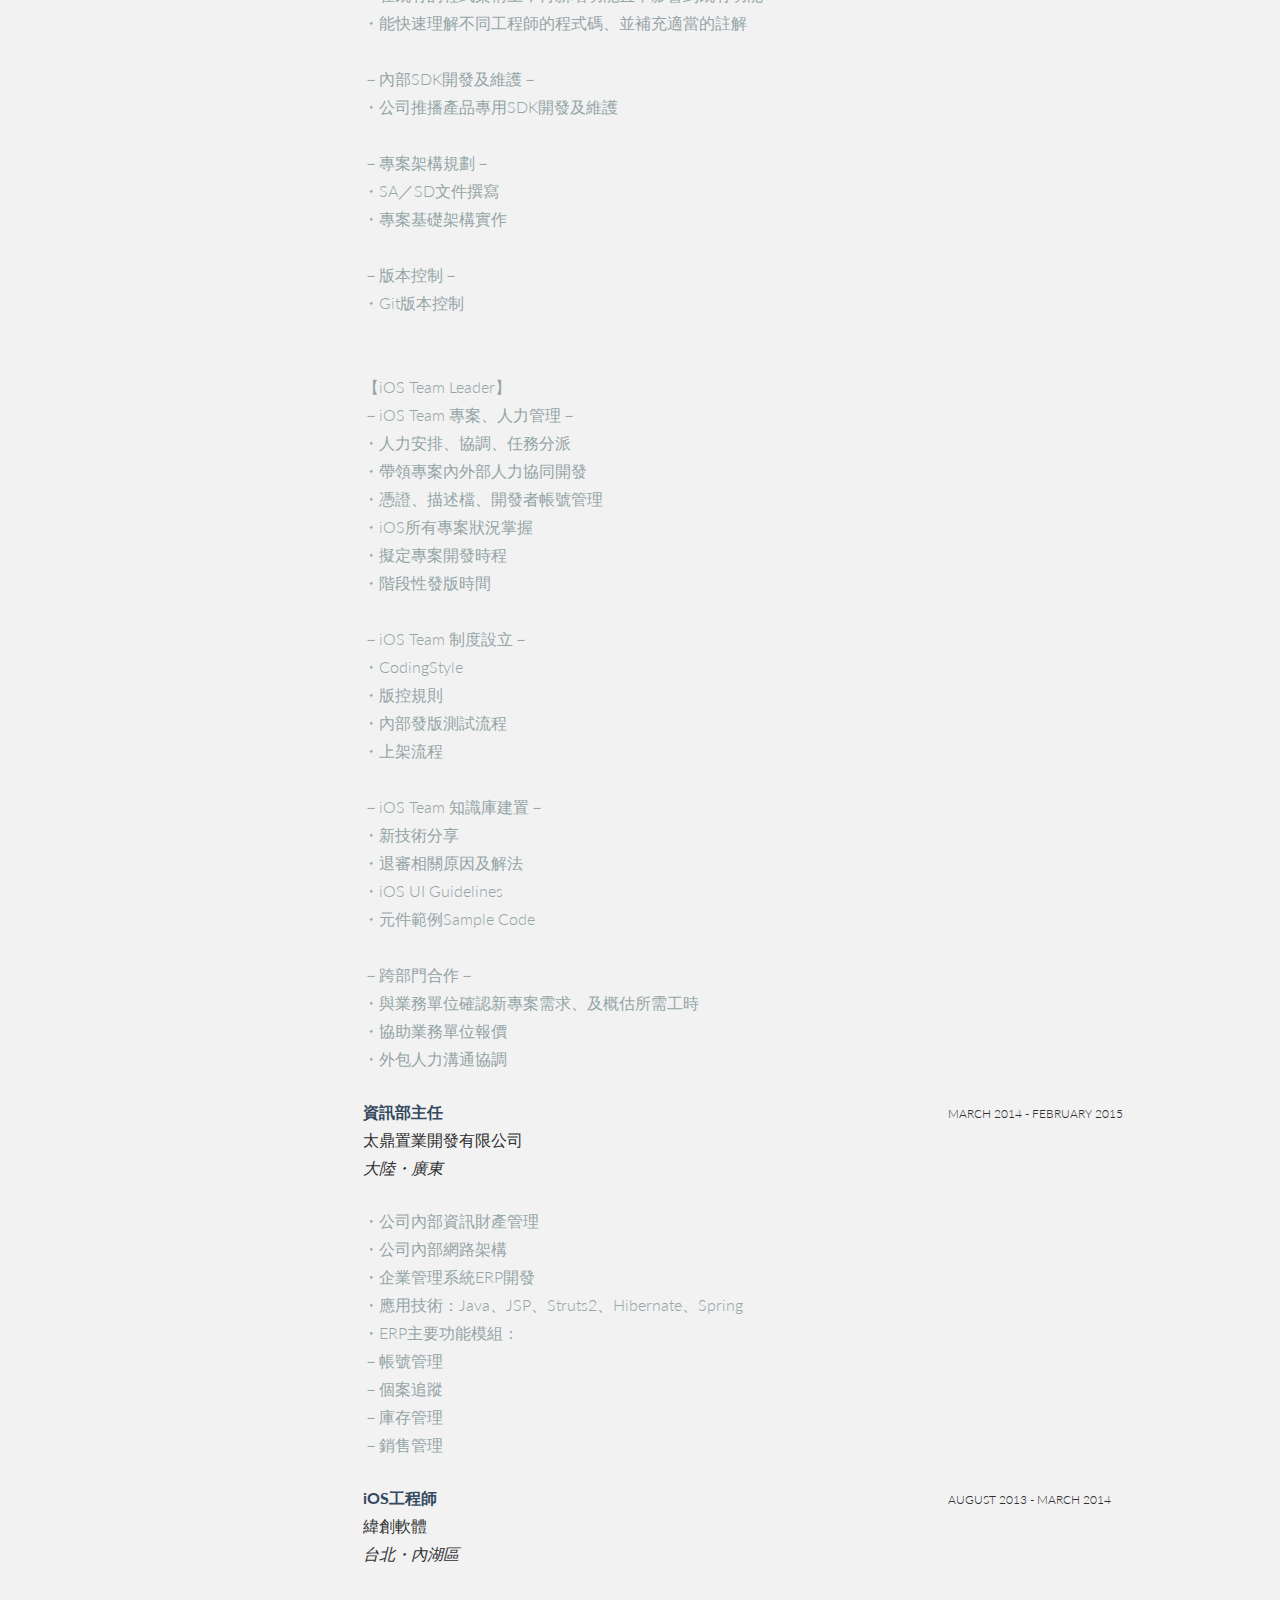
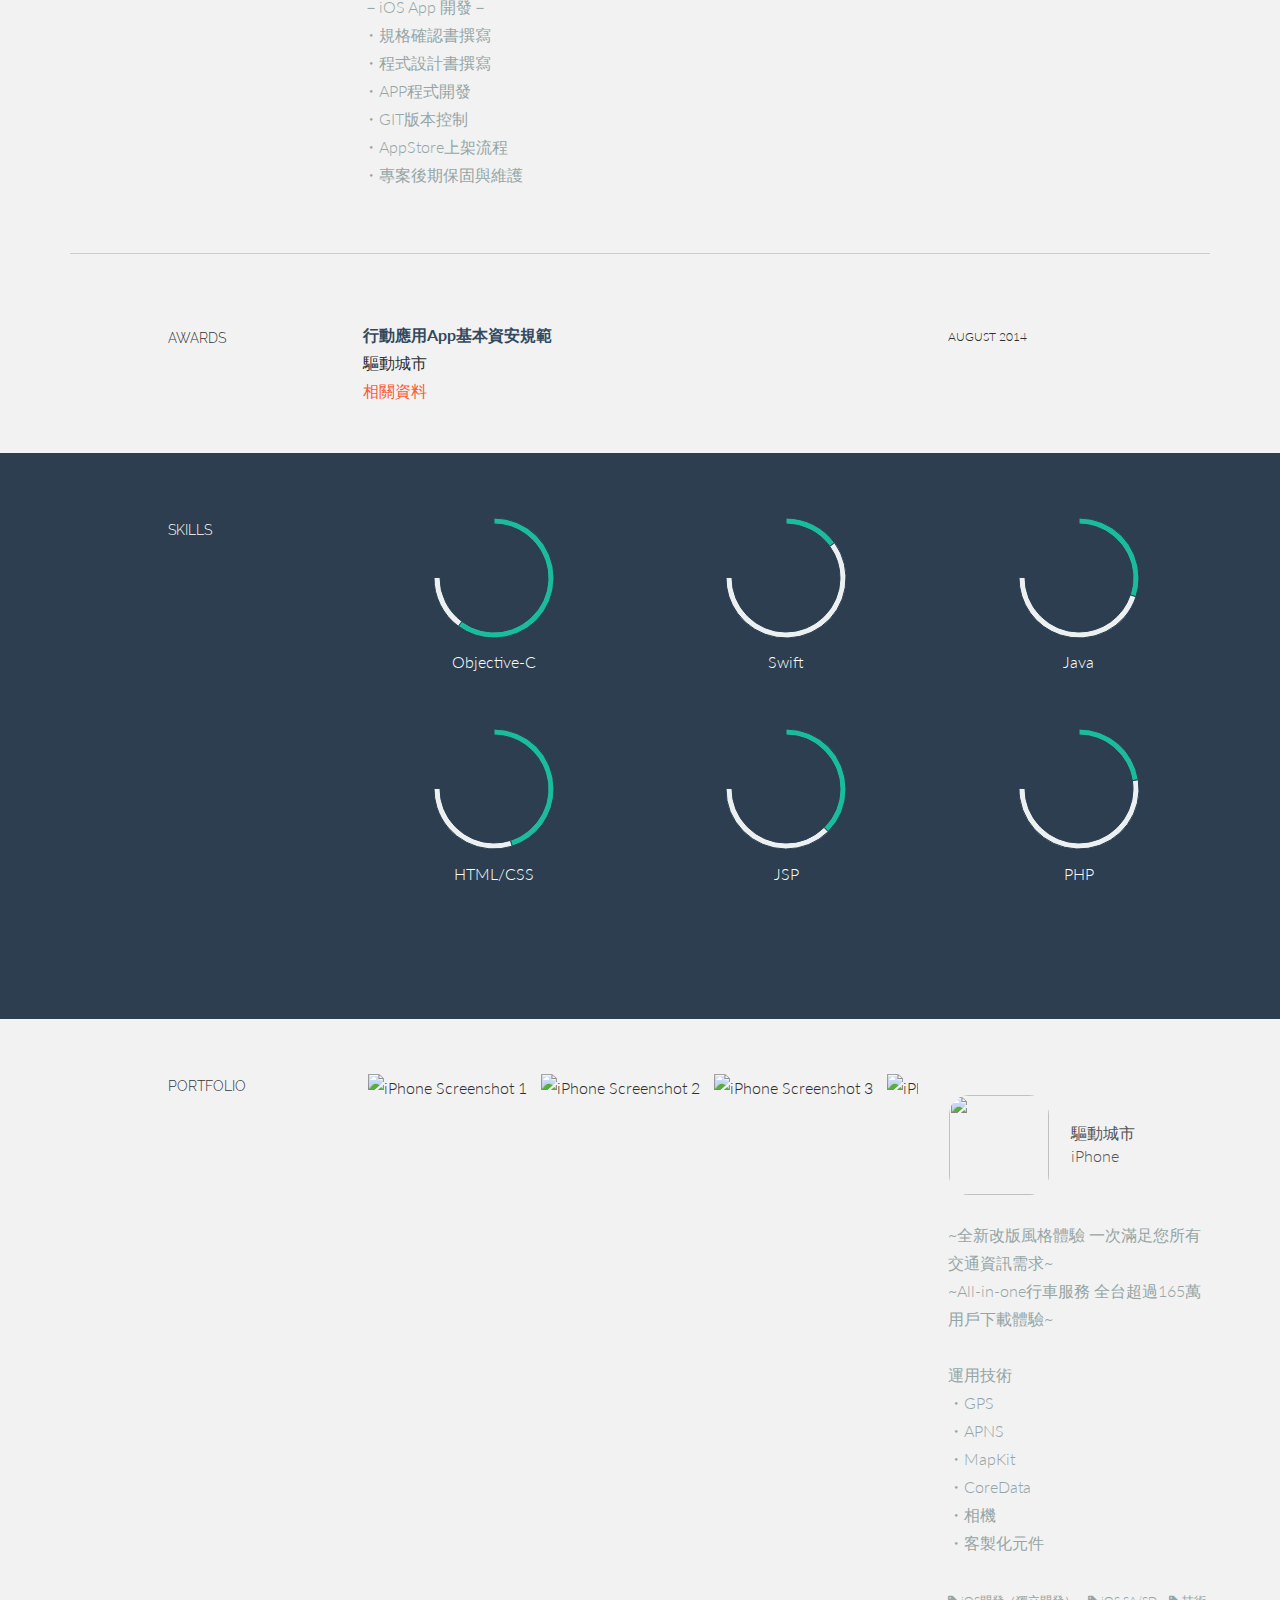
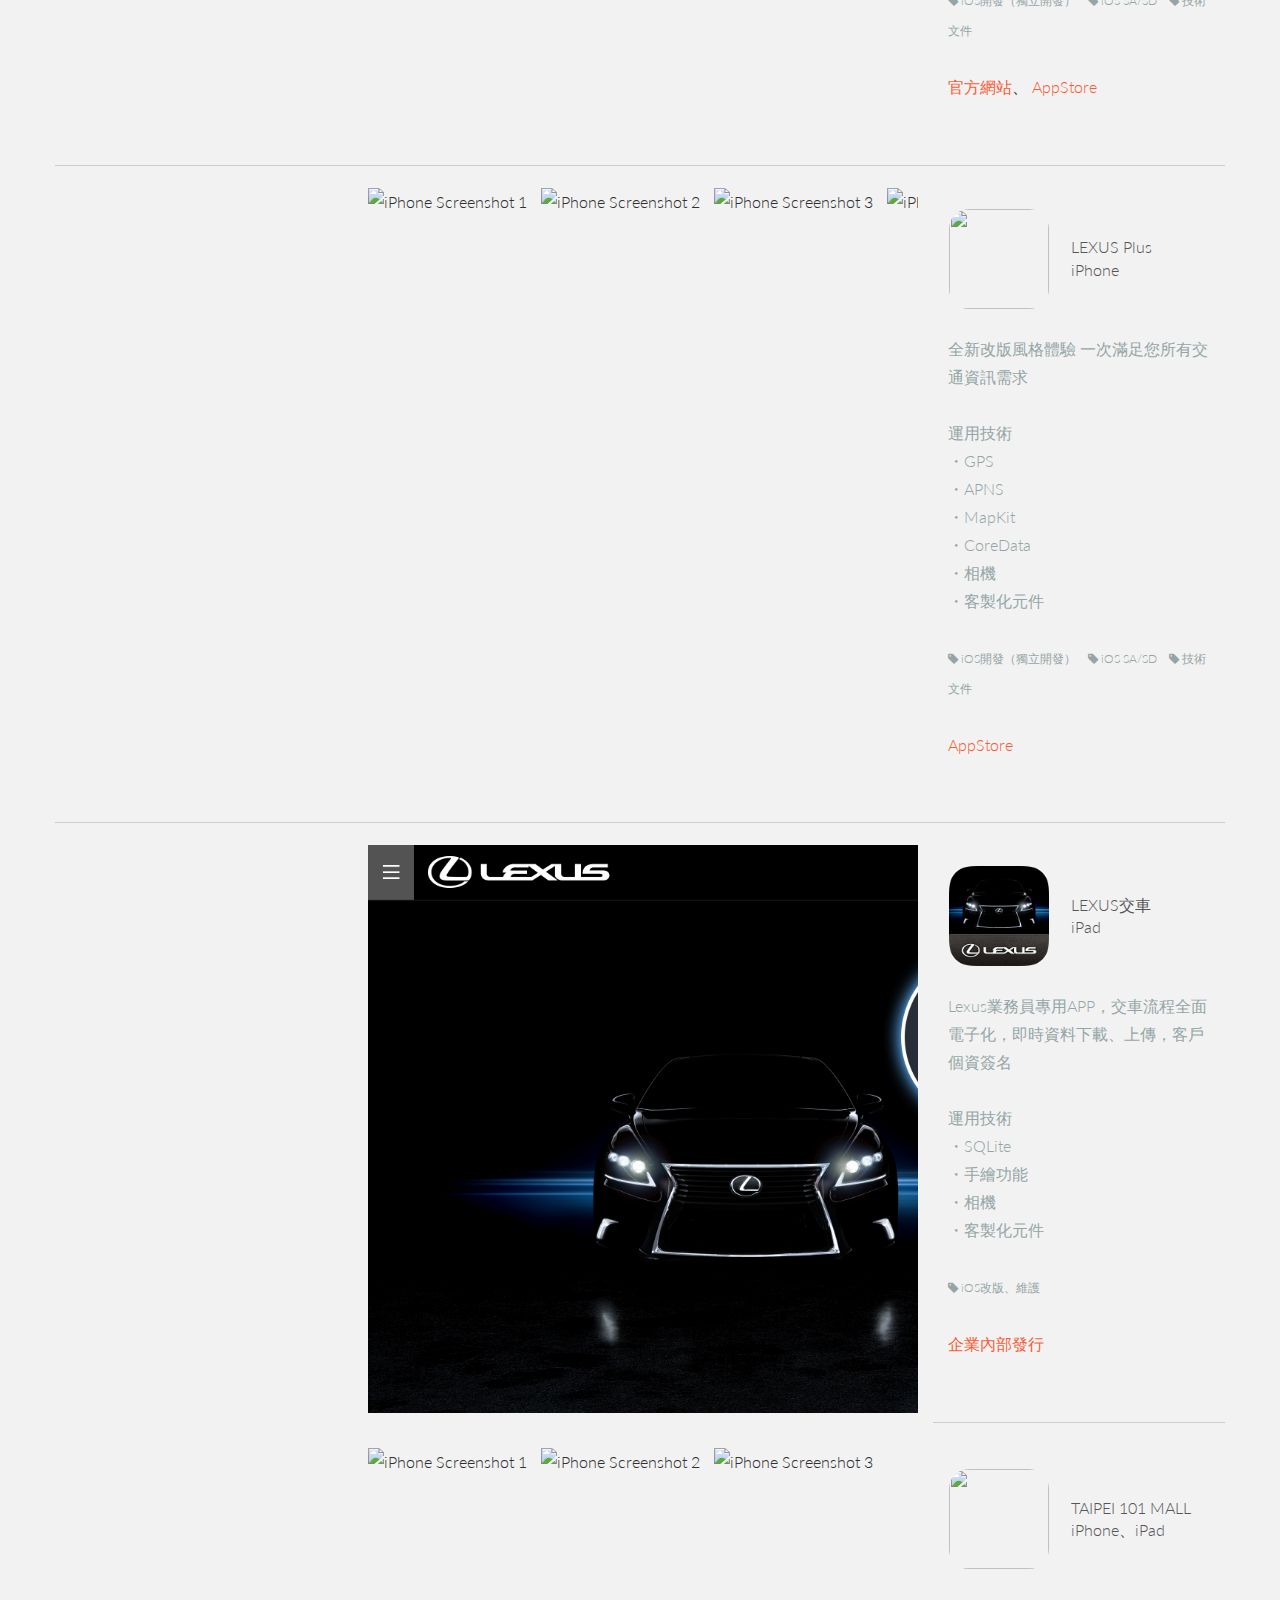
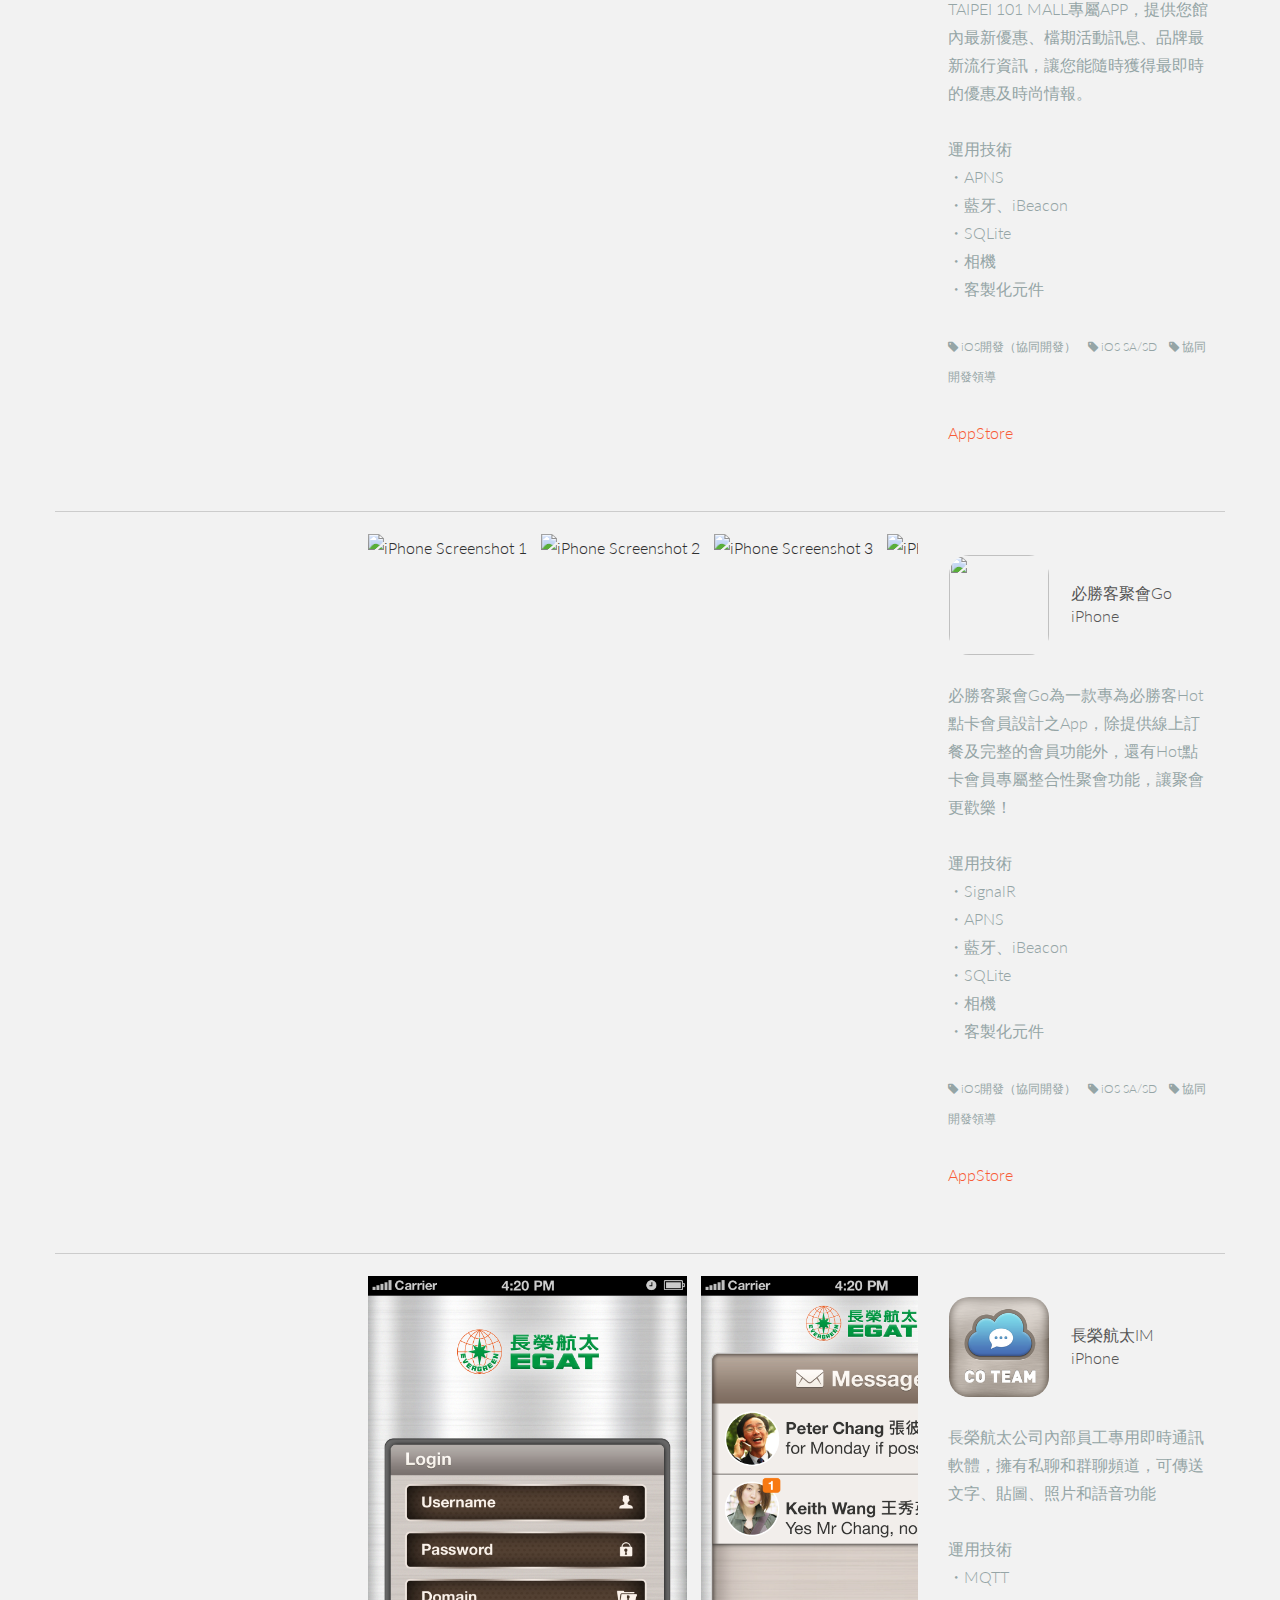
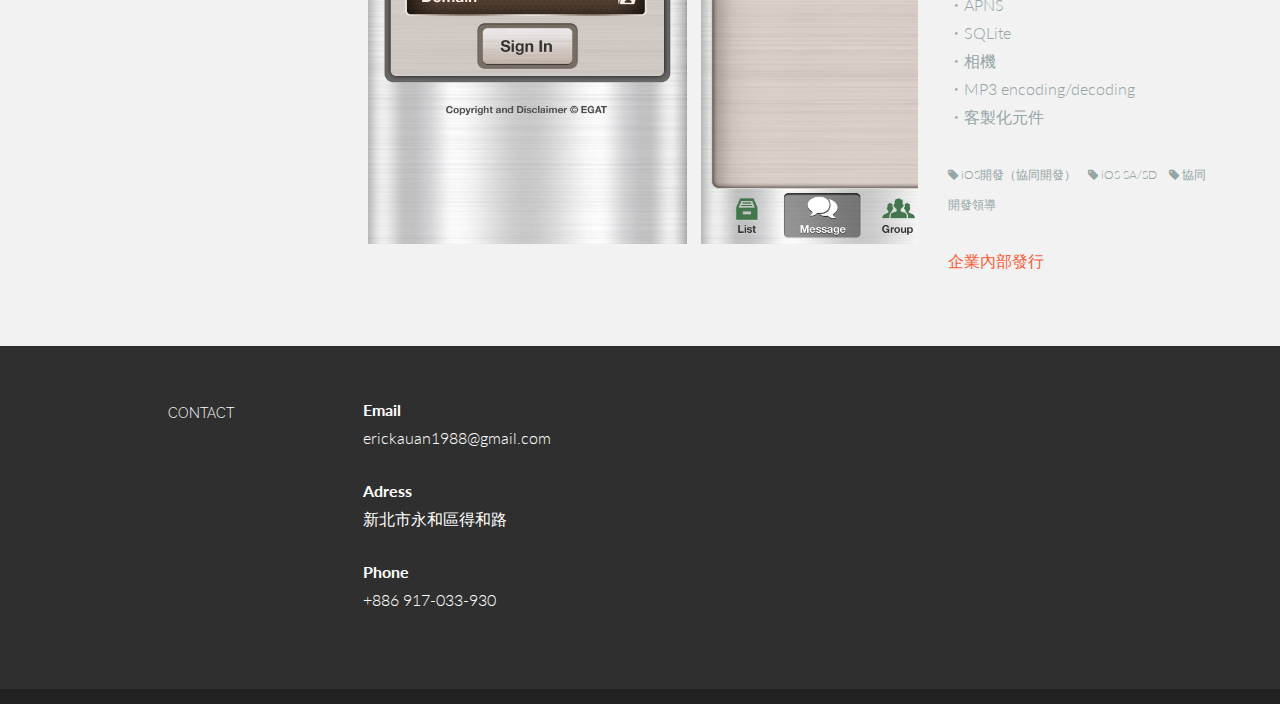
==== commit 13ac9df1: "獨立／協同" ====
--- a/index.html
+++ b/index.html
@@ -430,7 +430,7 @@
                         <br/> ・客製化元件
                         <br/>
                         <br/>
-                        <sm><i class="icon-tag"></i> iOS開發</sm>&nbsp;&nbsp;
+                        <sm><i class="icon-tag"></i> iOS開發（獨立開發）</sm>&nbsp;&nbsp;
                         <sm><i class="icon-tag"></i> iOS SA/SD</sm>&nbsp;&nbsp;
                         <sm><i class="icon-tag"></i> 技術文件</sm>
                     </more>
@@ -481,7 +481,7 @@
                         <br/> ・客製化元件
                         <br/>
                         <br/>
-                        <sm><i class="icon-tag"></i> iOS開發</sm>&nbsp;&nbsp;
+                        <sm><i class="icon-tag"></i> iOS開發（獨立開發）</sm>&nbsp;&nbsp;
                         <sm><i class="icon-tag"></i> iOS SA/SD</sm>&nbsp;&nbsp;
                         <sm><i class="icon-tag"></i> 技術文件</sm>
                     </more>
@@ -574,7 +574,7 @@
                         <br/> ・客製化元件
                         <br/>
                         <br/>
-                        <sm><i class="icon-tag"></i> iOS開發</sm>&nbsp;&nbsp;
+                        <sm><i class="icon-tag"></i> iOS開發（協同開發）</sm>&nbsp;&nbsp;
                         <sm><i class="icon-tag"></i> iOS SA/SD</sm>&nbsp;&nbsp;
                         <sm><i class="icon-tag"></i> 協同開發領導</sm>
                     </more>
@@ -624,7 +624,7 @@
                         <br/> ・客製化元件
                         <br/>
                         <br/>
-                        <sm><i class="icon-tag"></i> iOS開發</sm>&nbsp;&nbsp;
+                        <sm><i class="icon-tag"></i> iOS開發（協同開發）</sm>&nbsp;&nbsp;
                         <sm><i class="icon-tag"></i> iOS SA/SD</sm>&nbsp;&nbsp;
                         <sm><i class="icon-tag"></i> 協同開發領導</sm>
                     </more>
@@ -674,7 +674,7 @@
                         <br/> ・客製化元件
                         <br/>
                         <br/>
-                        <sm><i class="icon-tag"></i> iOS開發</sm>&nbsp;&nbsp;
+                        <sm><i class="icon-tag"></i> iOS開發（協同開發）</sm>&nbsp;&nbsp;
                         <sm><i class="icon-tag"></i> iOS SA/SD</sm>&nbsp;&nbsp;
                         <sm><i class="icon-tag"></i> 協同開發領導</sm>
                     </more>
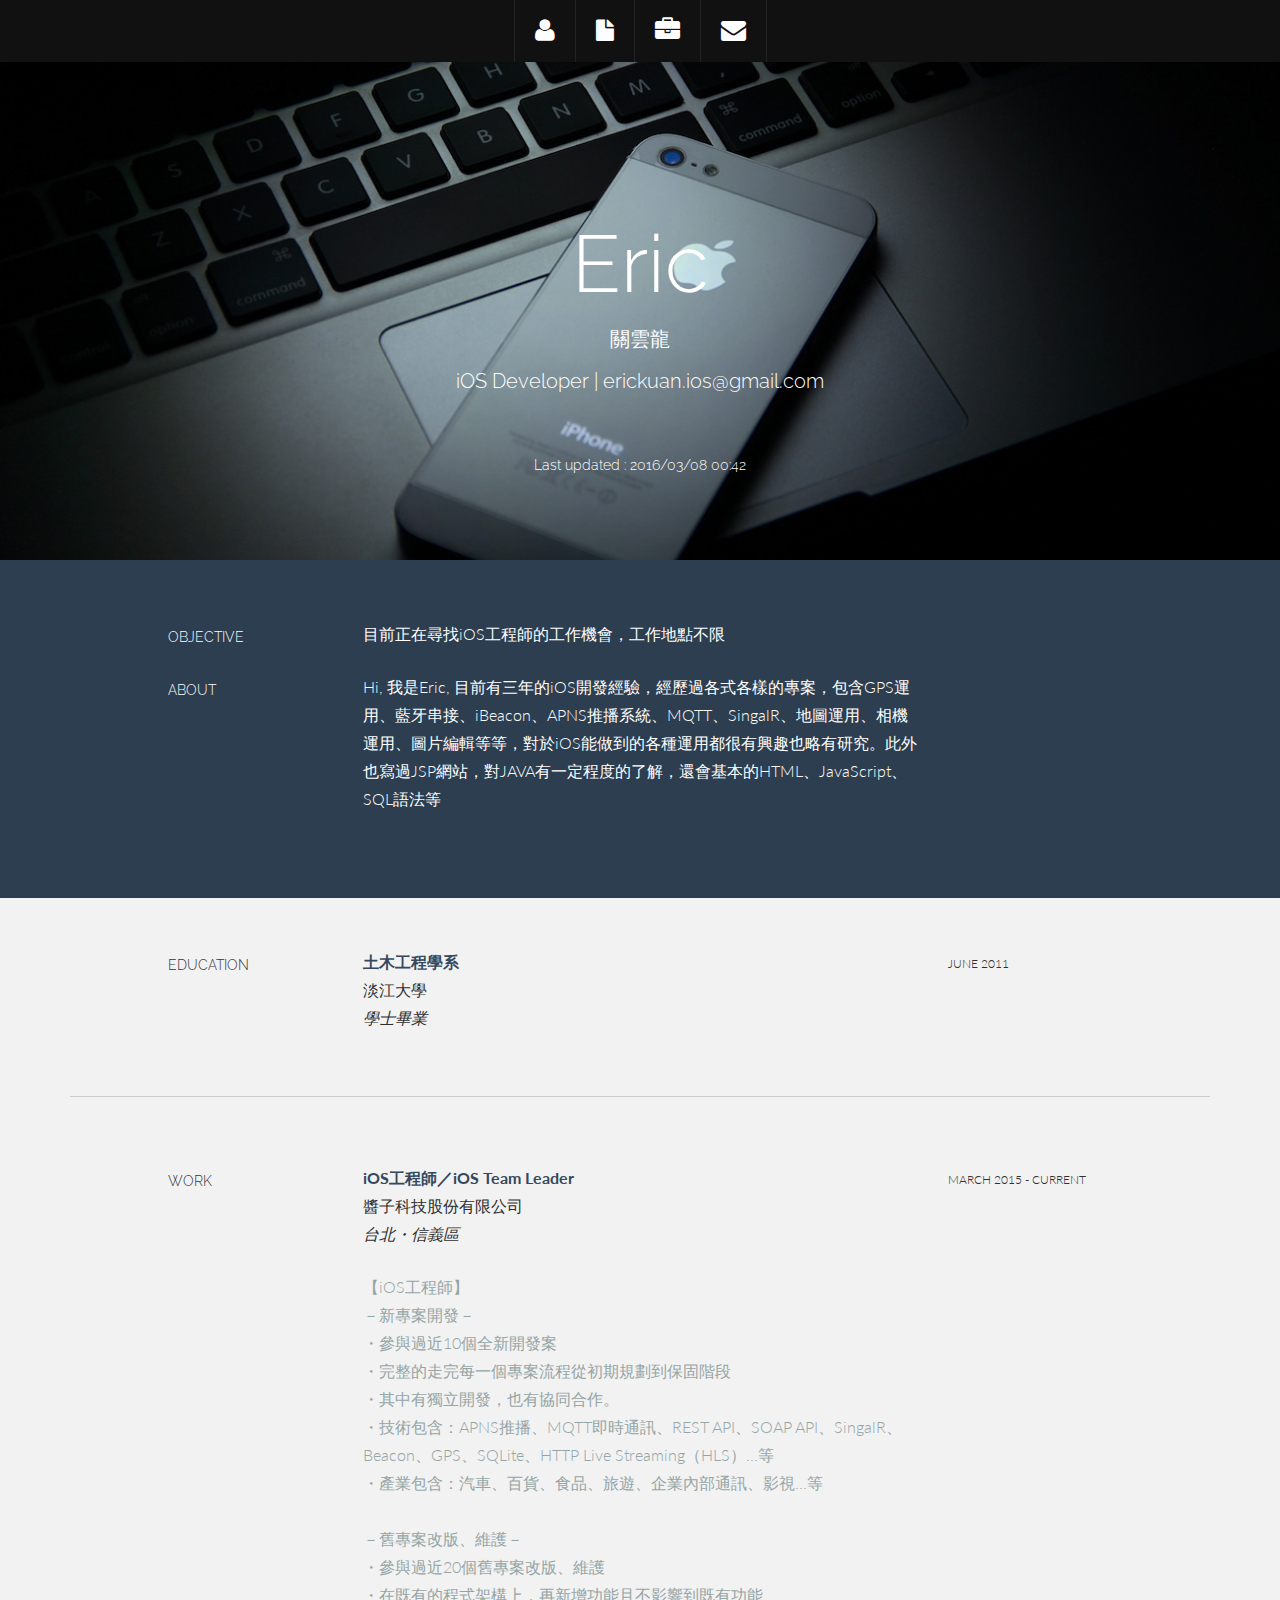
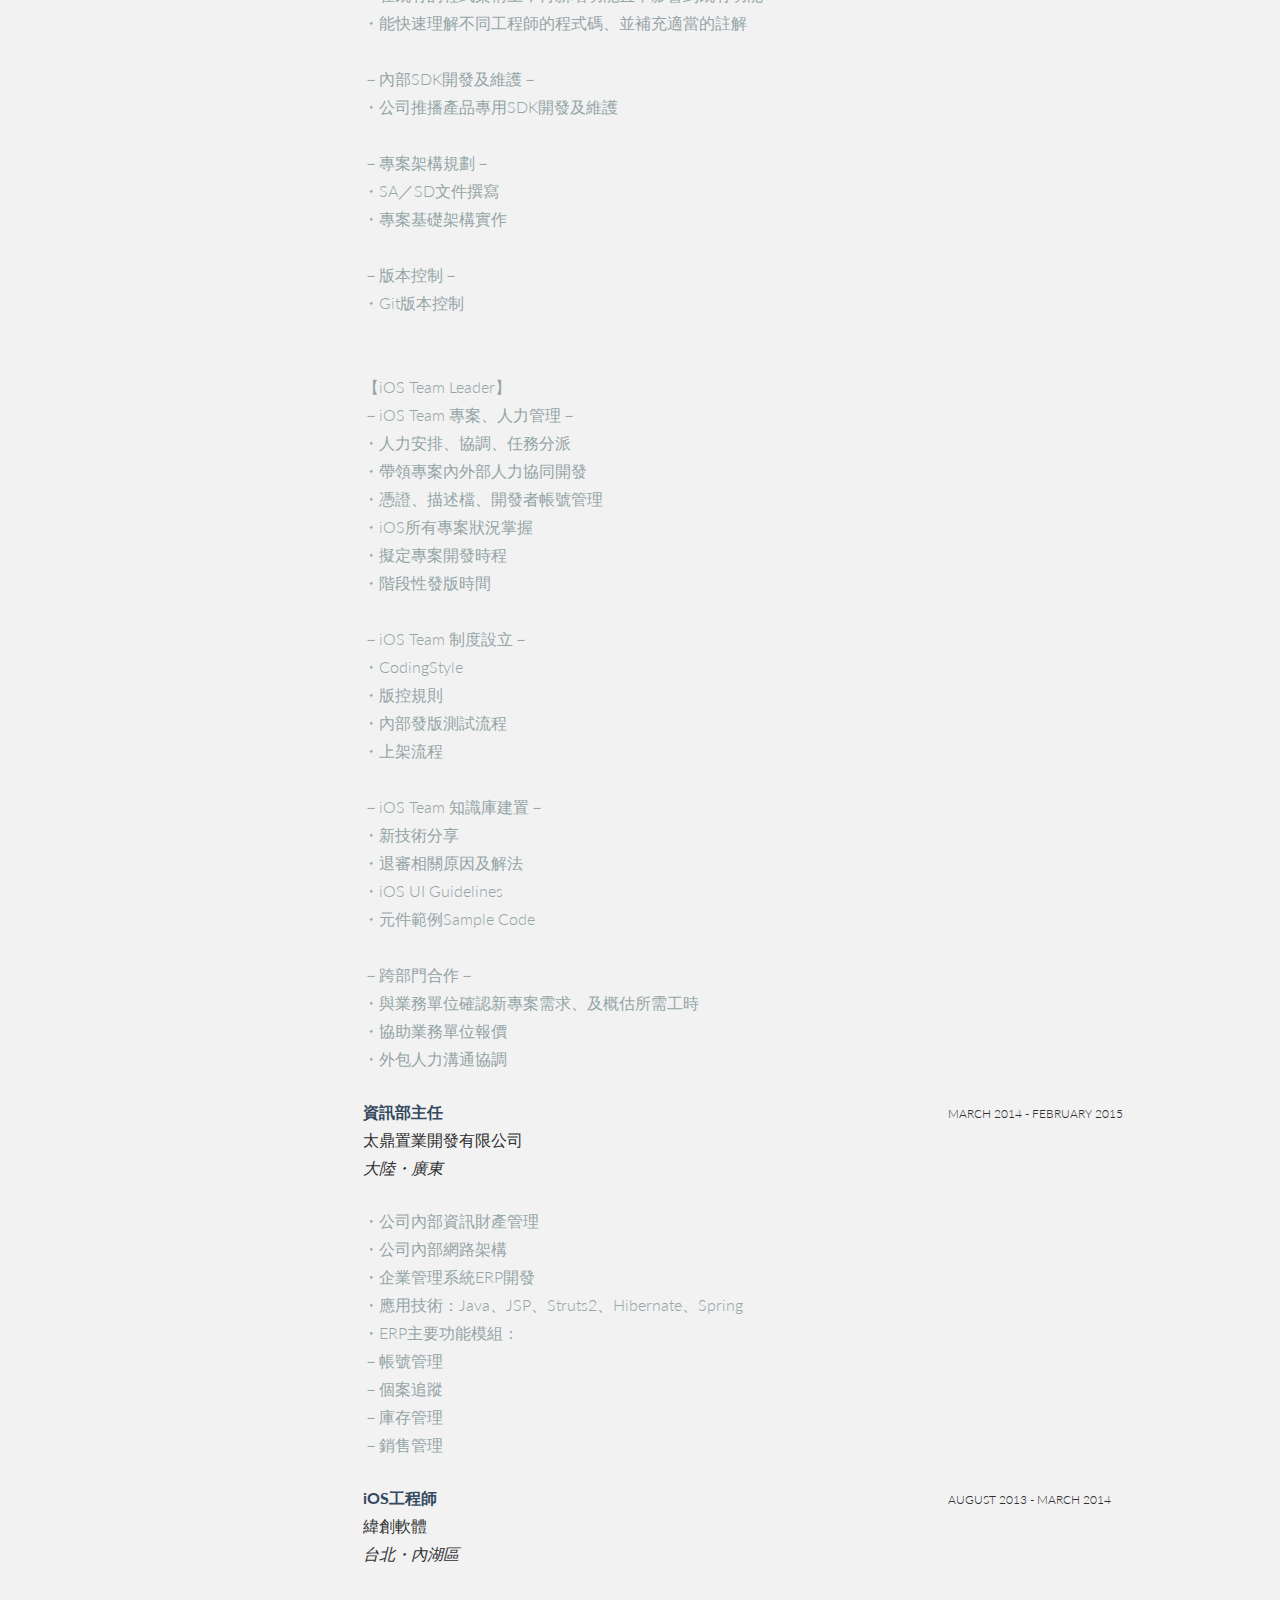
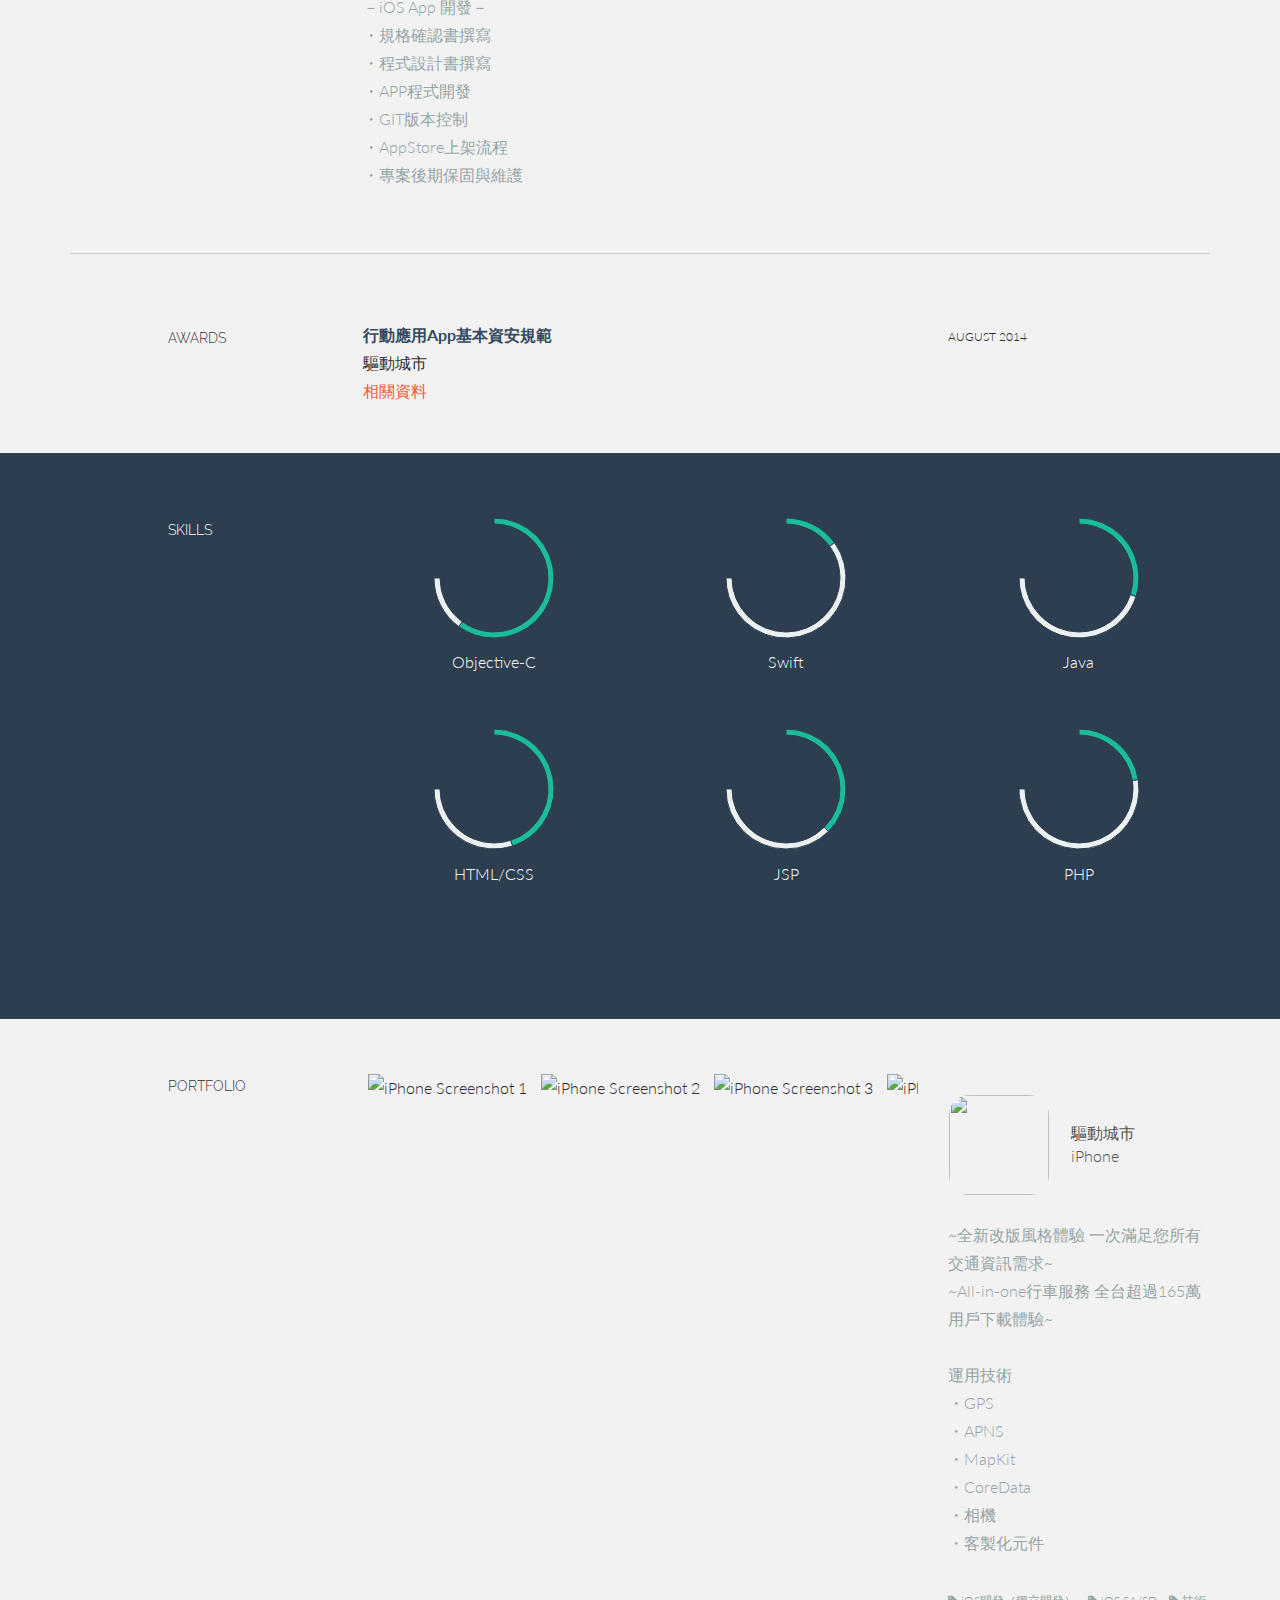
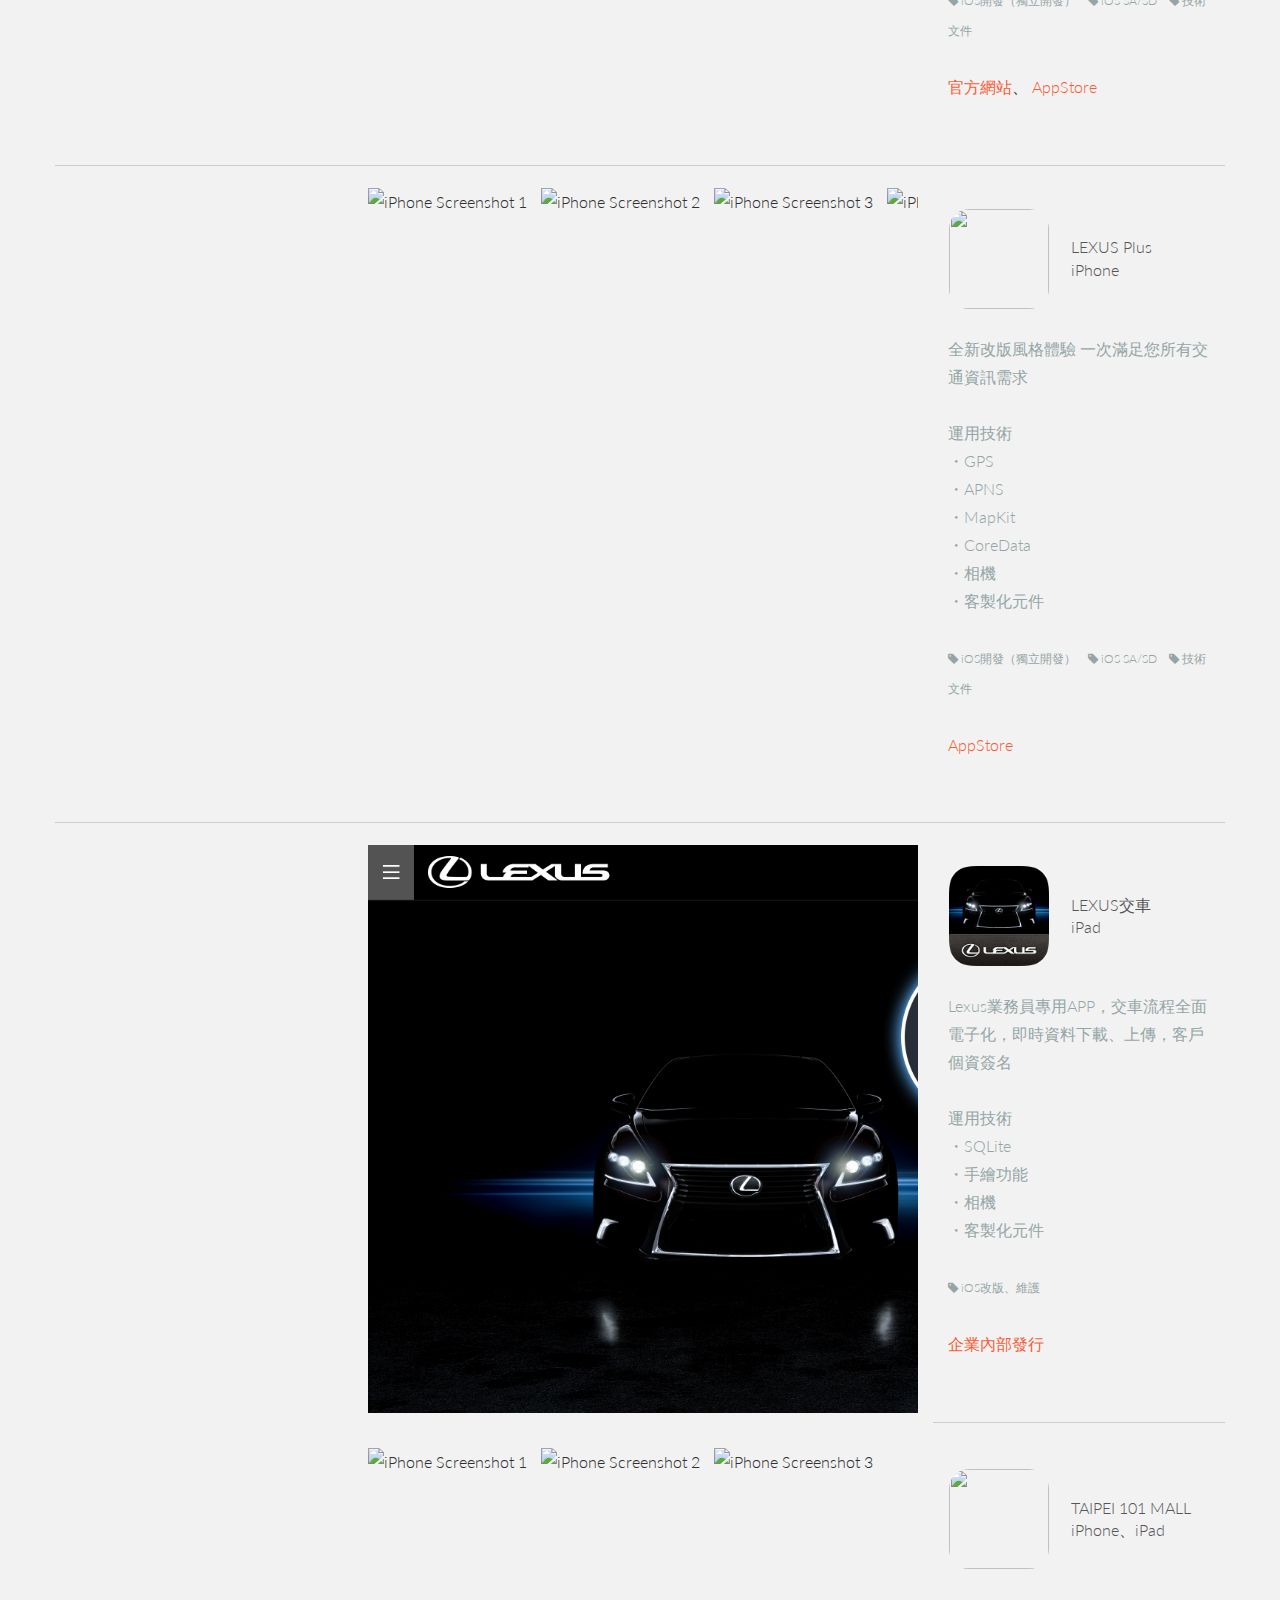
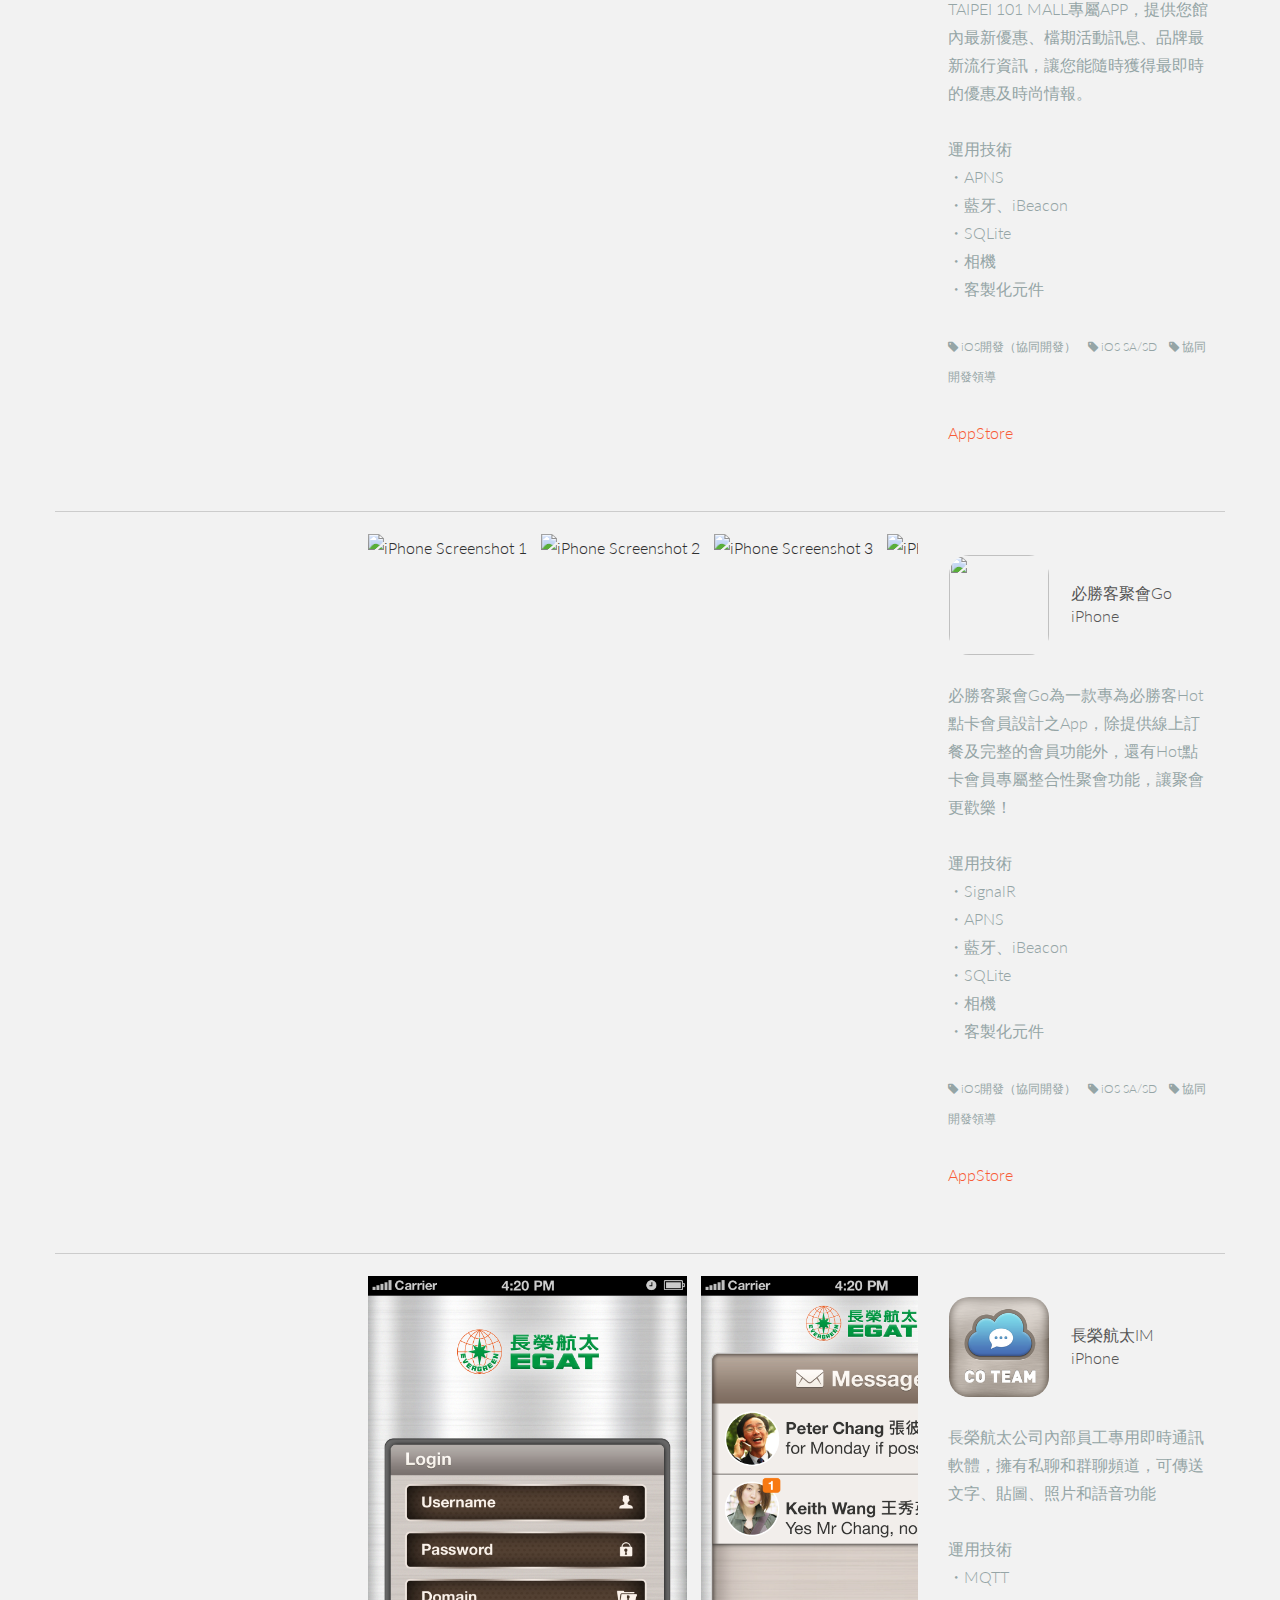
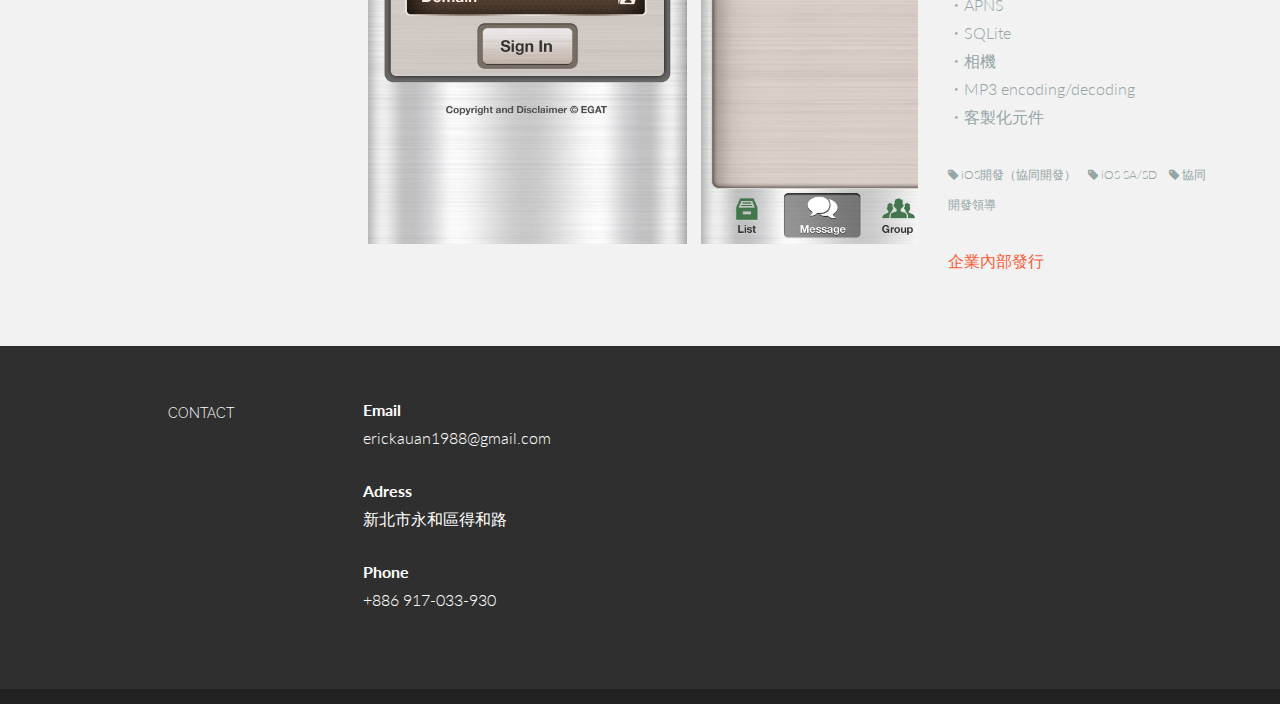
==== commit 5216a14a: "update email address" ====
--- a/index.html
+++ b/index.html
@@ -56,10 +56,10 @@
                 <div class="col-lg-12">
                     <h1>Eric</h1>
                     <h3>關雲龍</h3>
-                    <h3>iOS Developer | erickuan1988@gmail.com</h3>
+                    <h3>iOS Developer | erickuan.ios@gmail.com</h3>
                     <br />
                     <br />
-                    <h5 style="color:white;">Last updated : 2016/03/07 00:35</h5>
+                    <h5 style="color:white;">Last updated : 2016/03/08 00:42</h5>
                 </div>
                 <!--/.col-lg-12 -->
             </div>
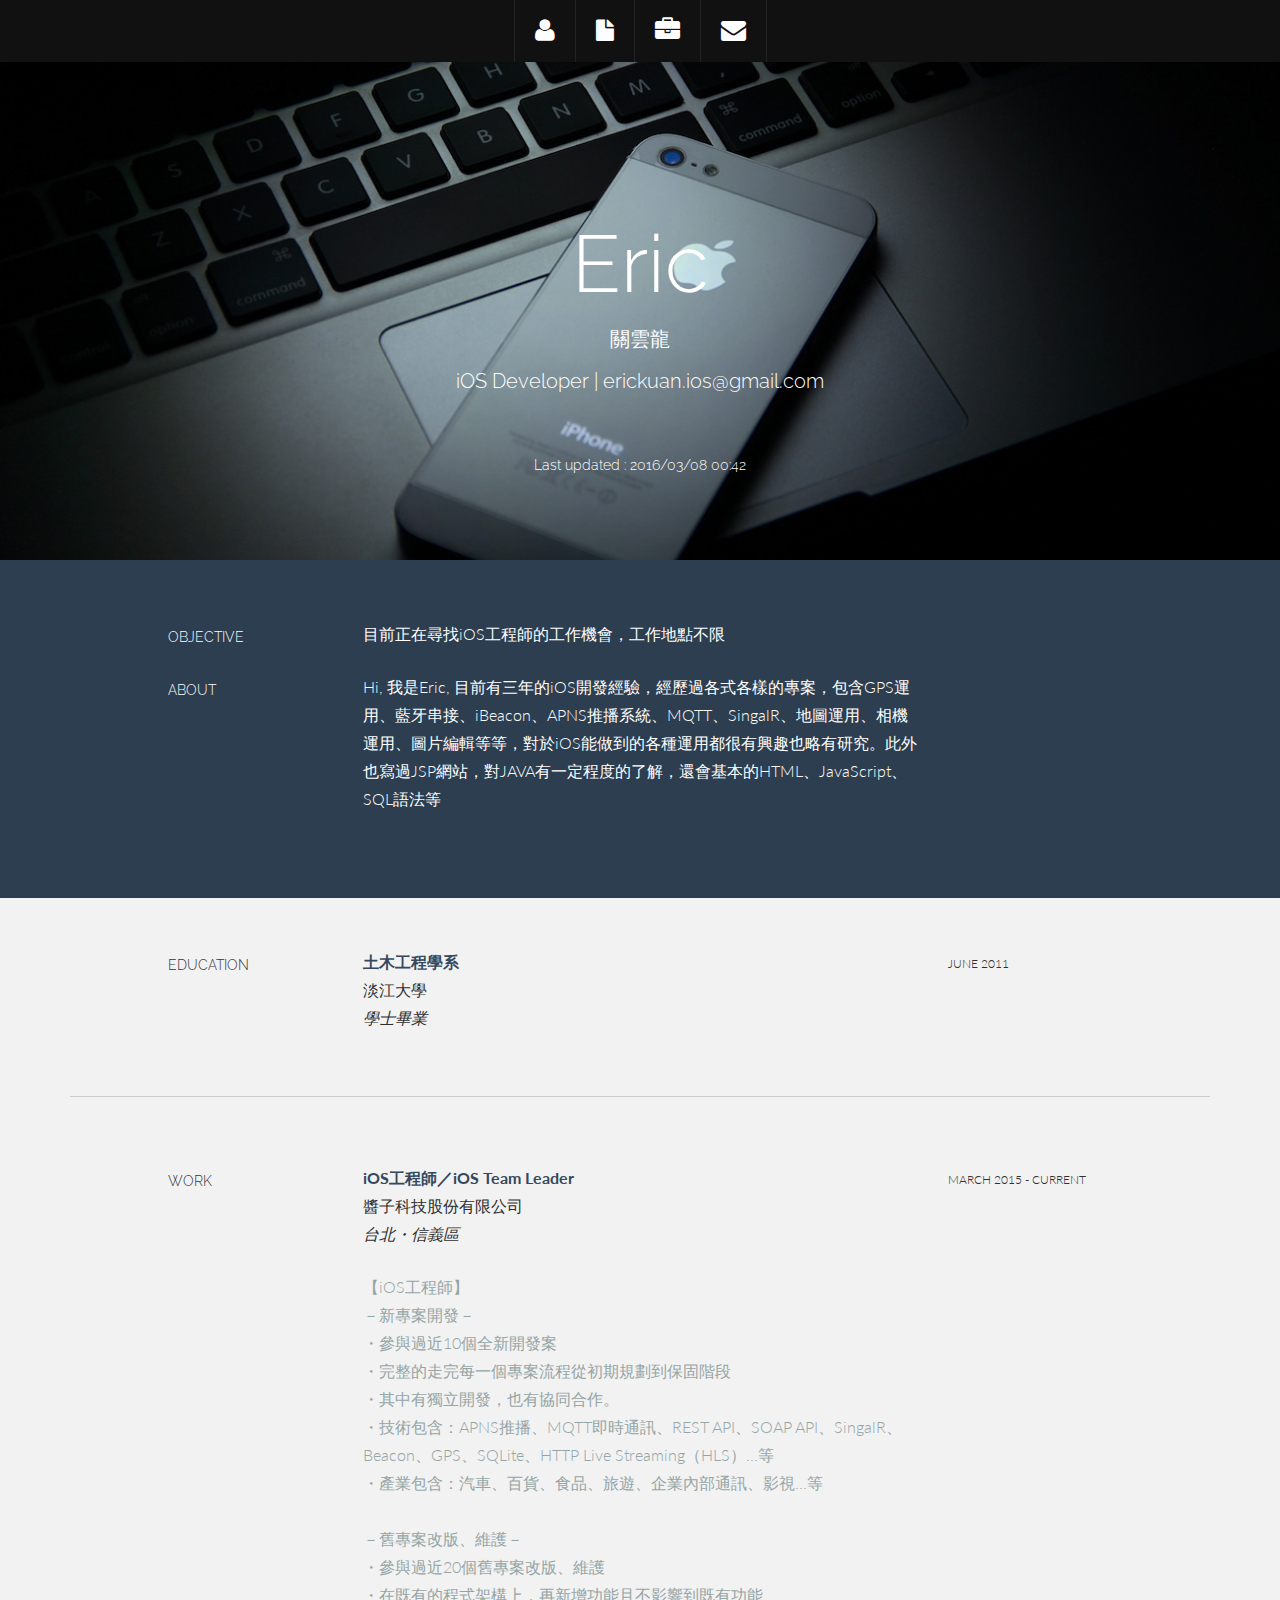
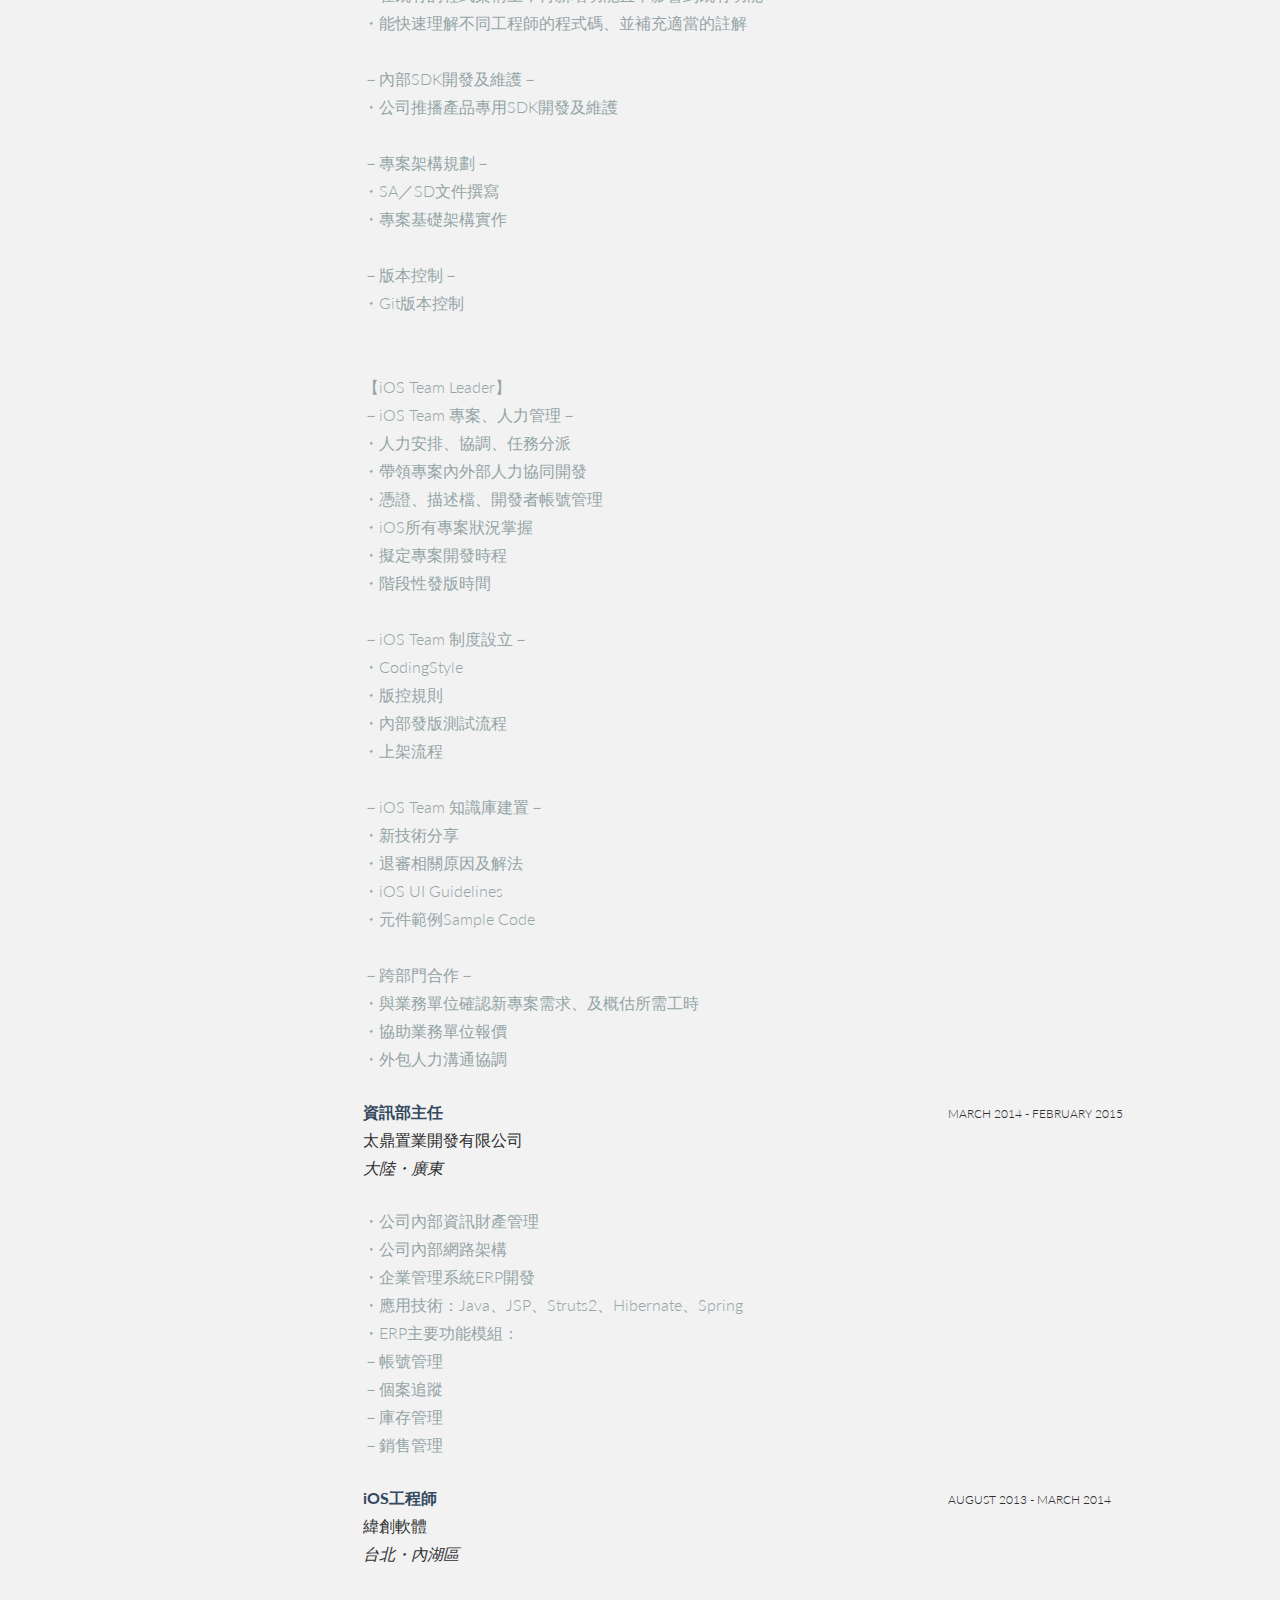
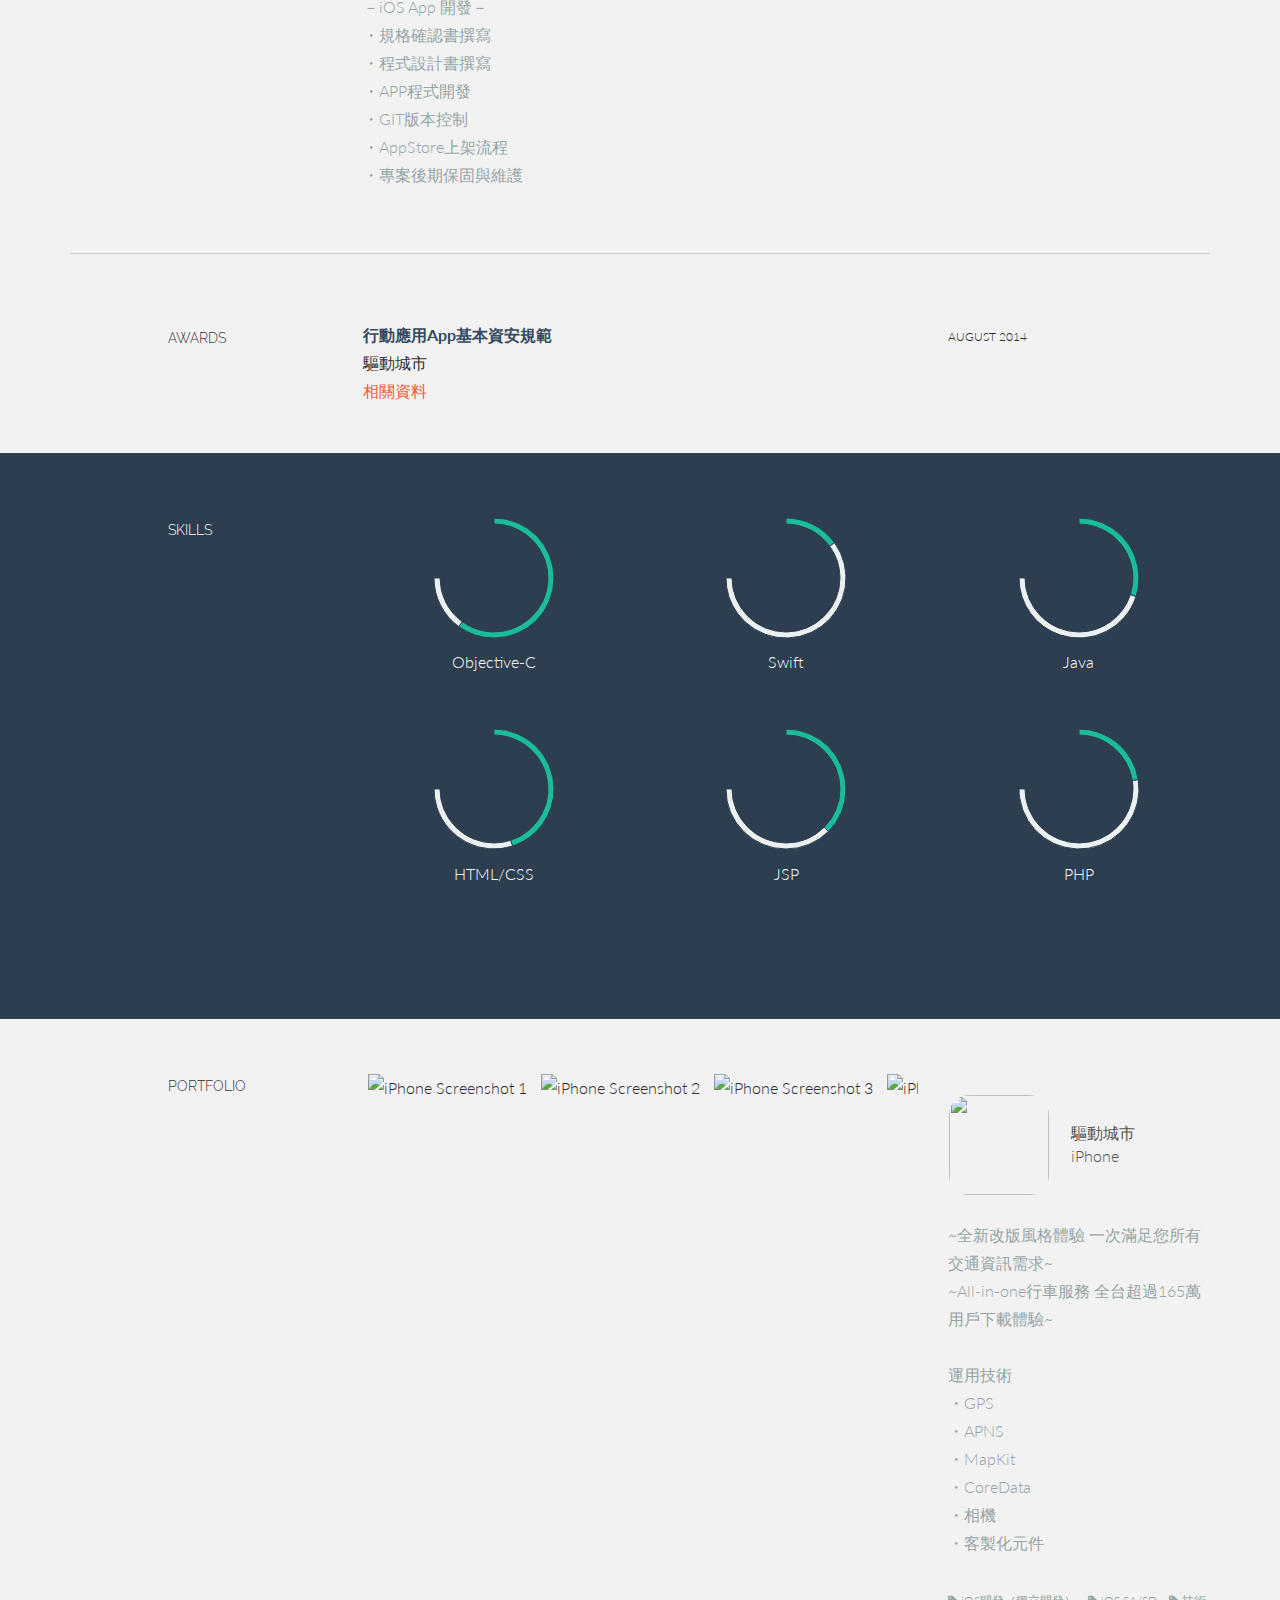
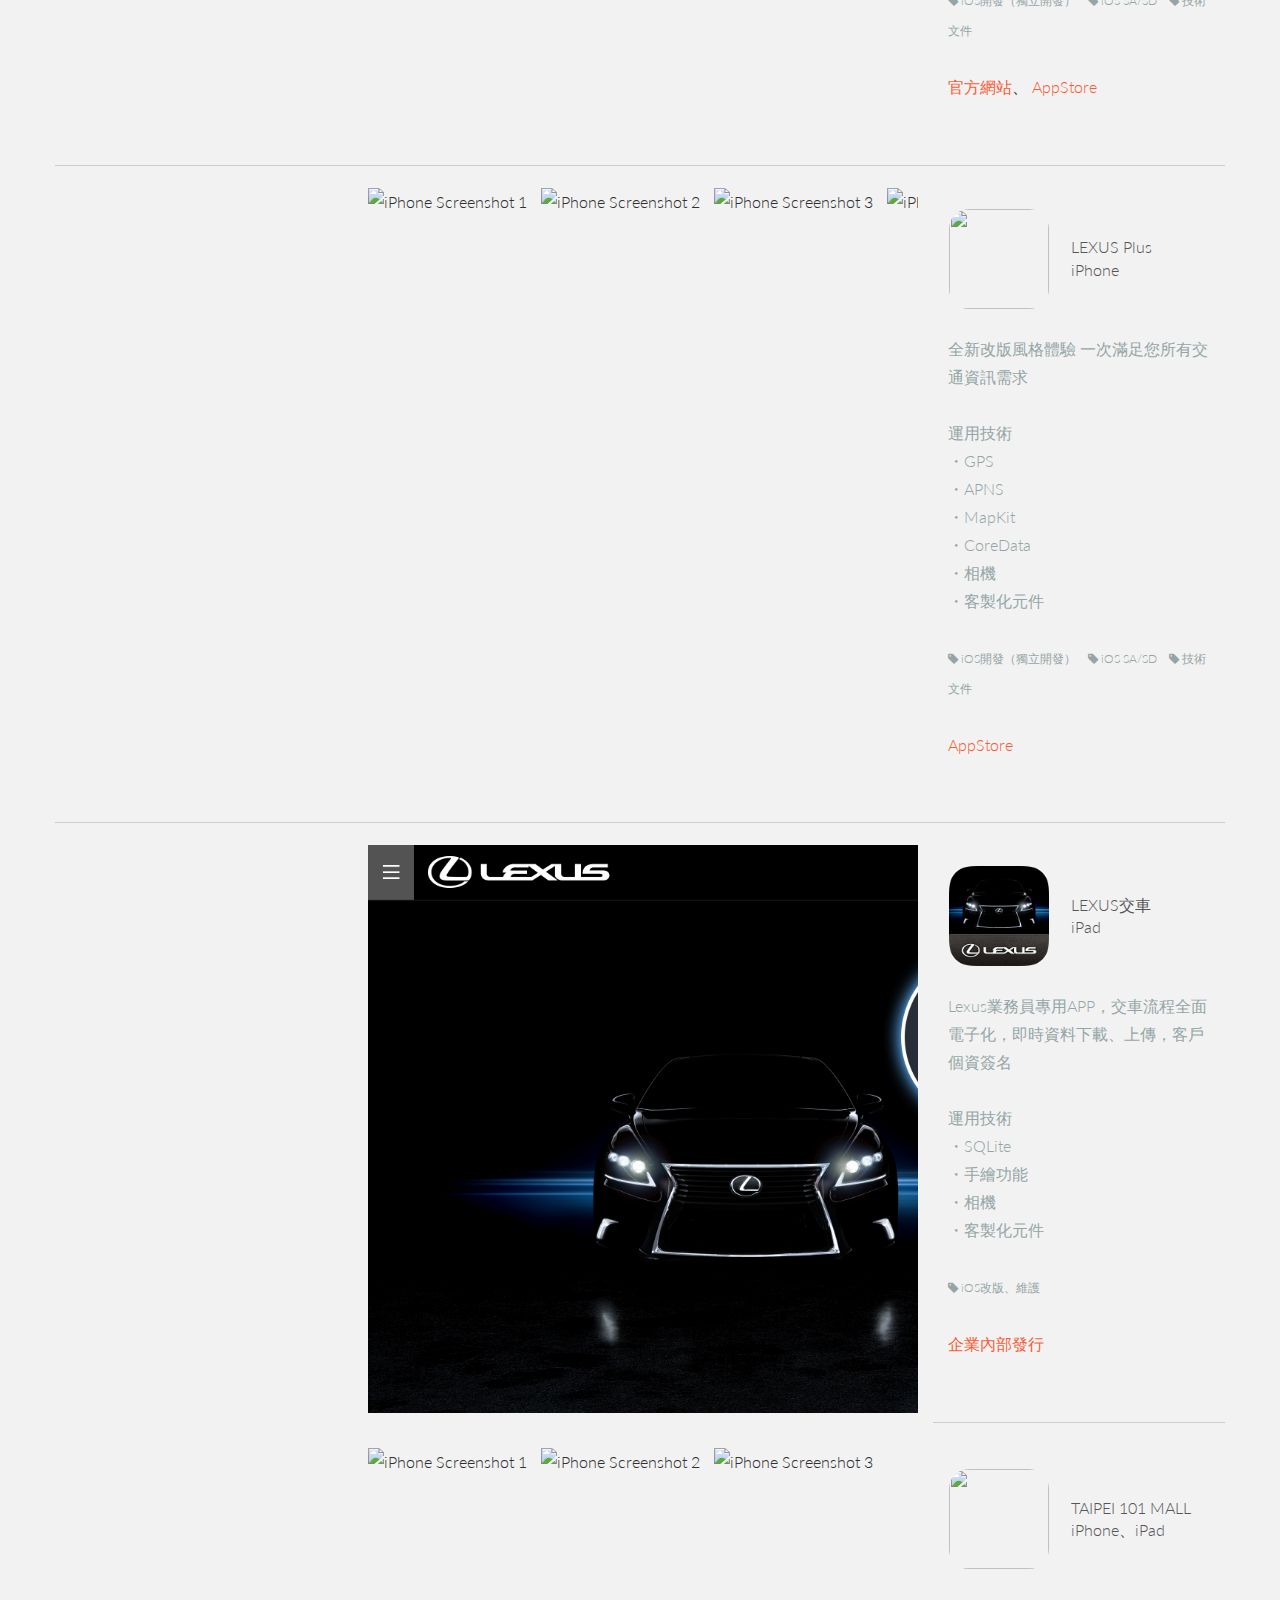
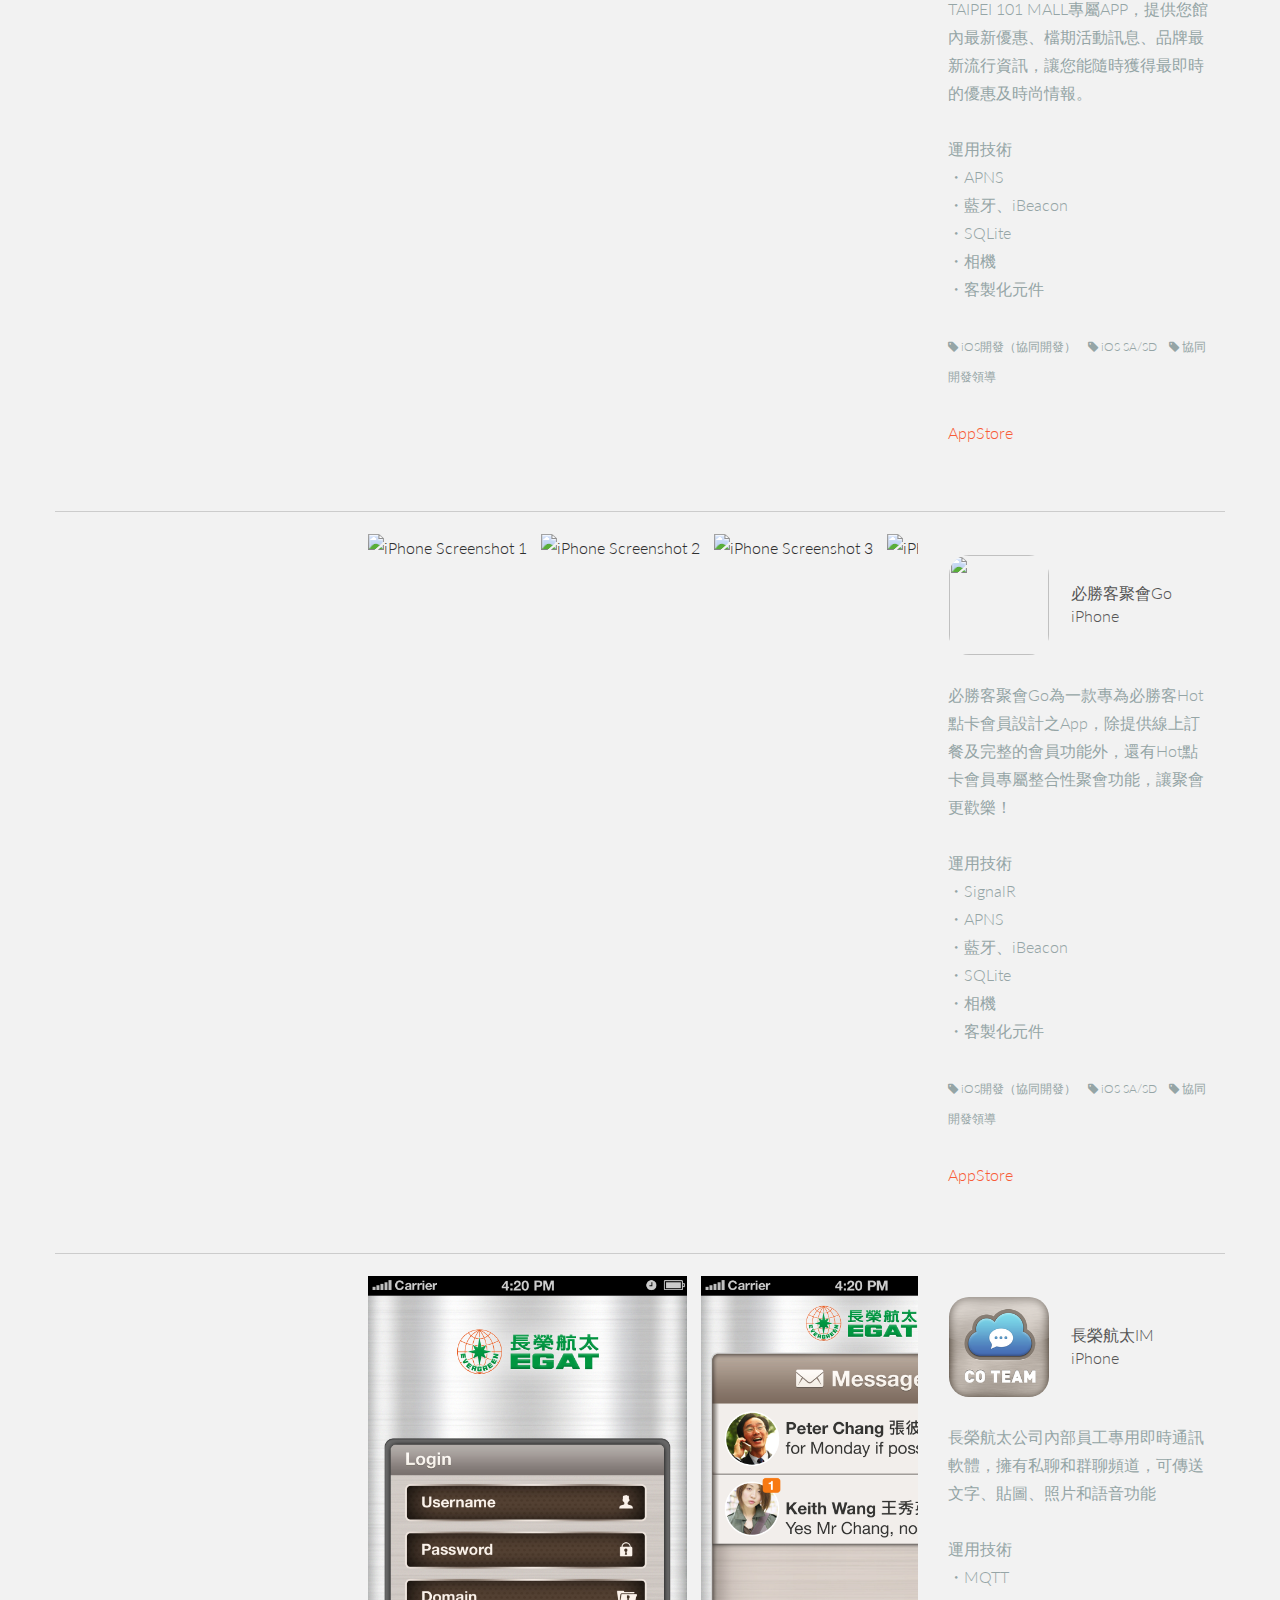
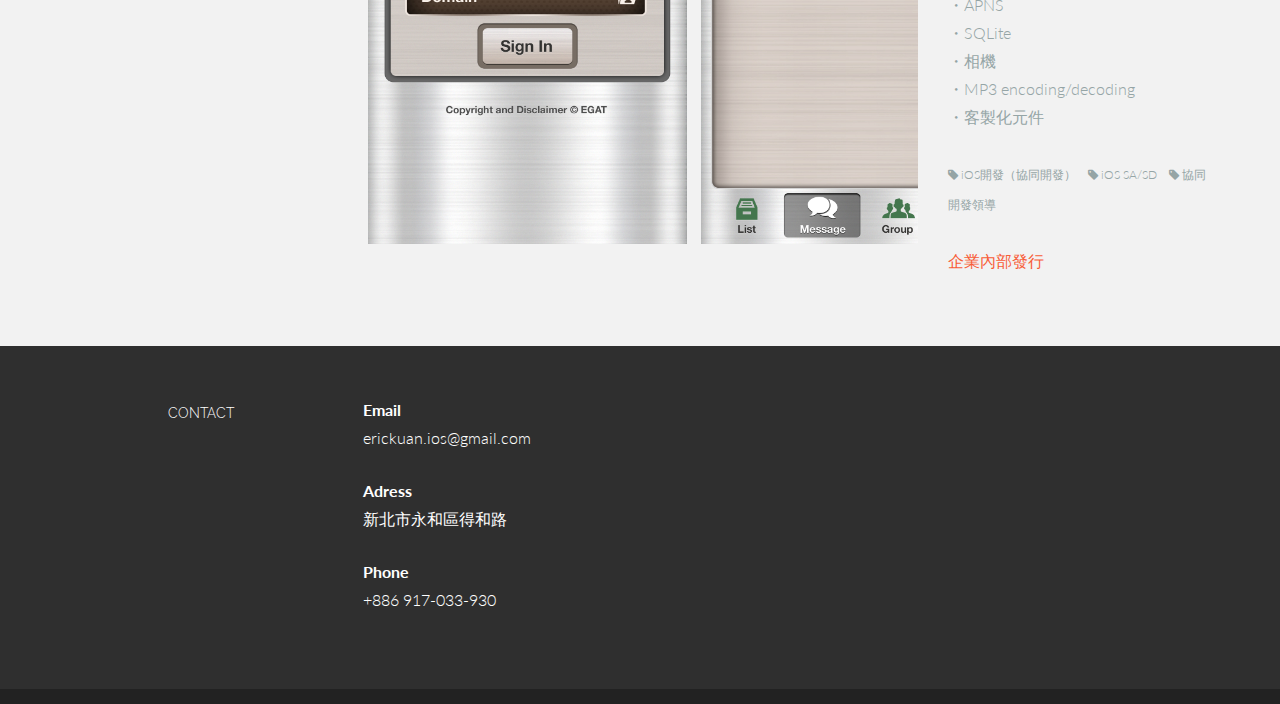
==== commit de56cd20: "erickuan.ios" ====
--- a/index.html
+++ b/index.html
@@ -702,7 +702,7 @@
                 <div class="col-lg-6">
                     <p>
                         <t>Email</t>
-                        <br/> erickauan1988@gmail.com
+                        <br/> erickuan.ios@gmail.com
                         <br/>
                     </p>
                     <p>
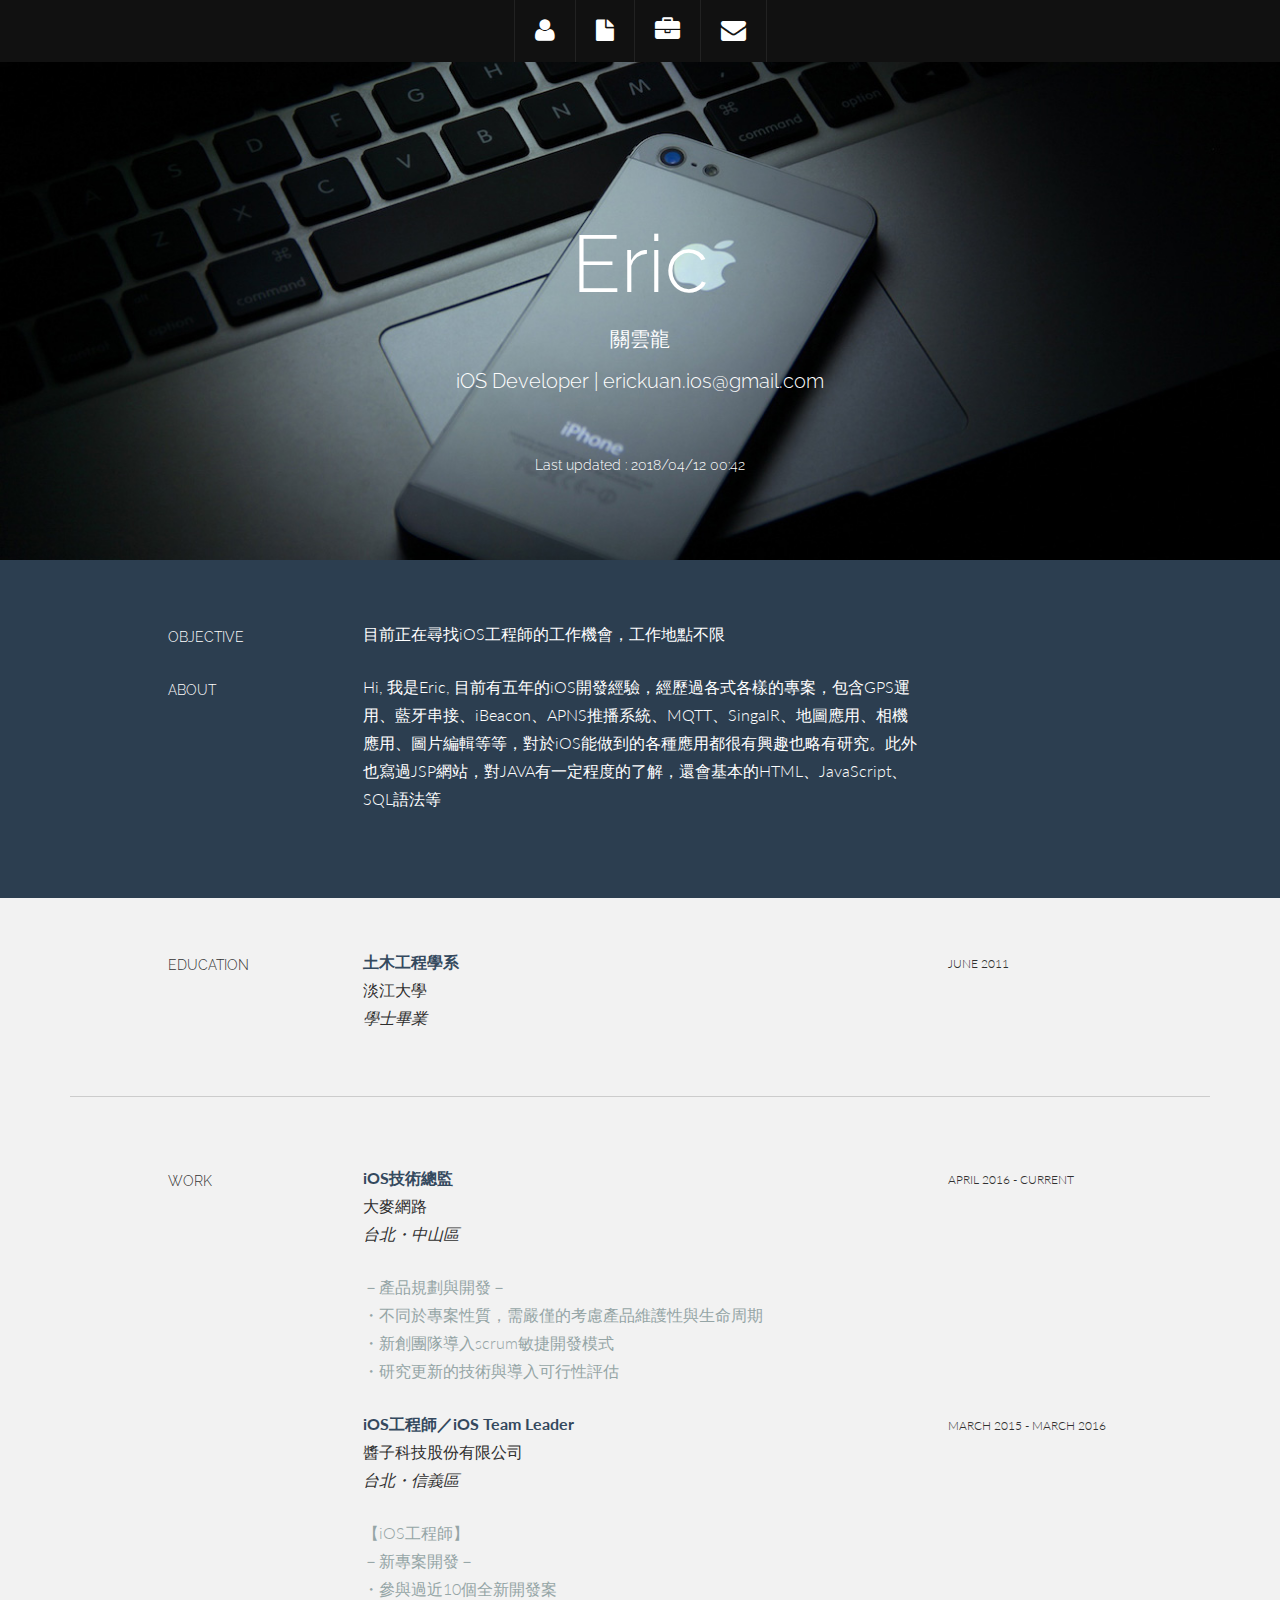
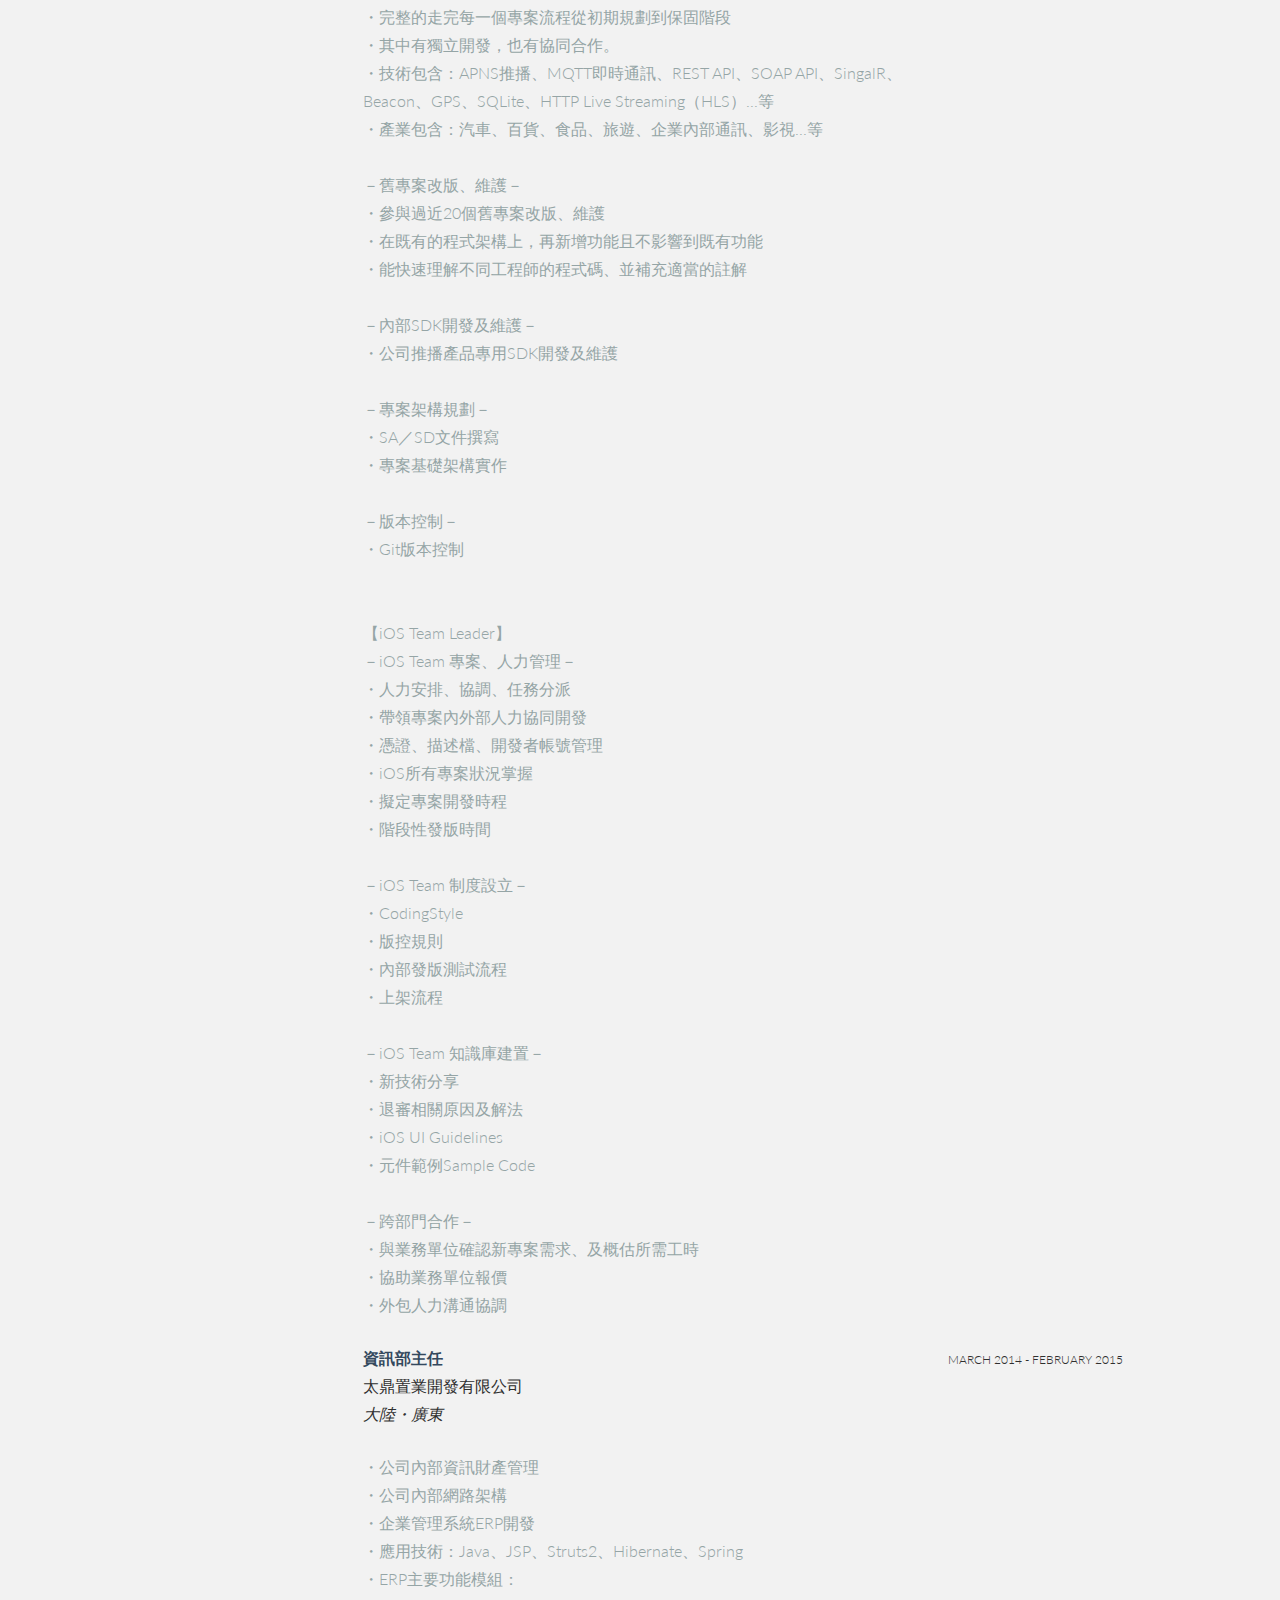
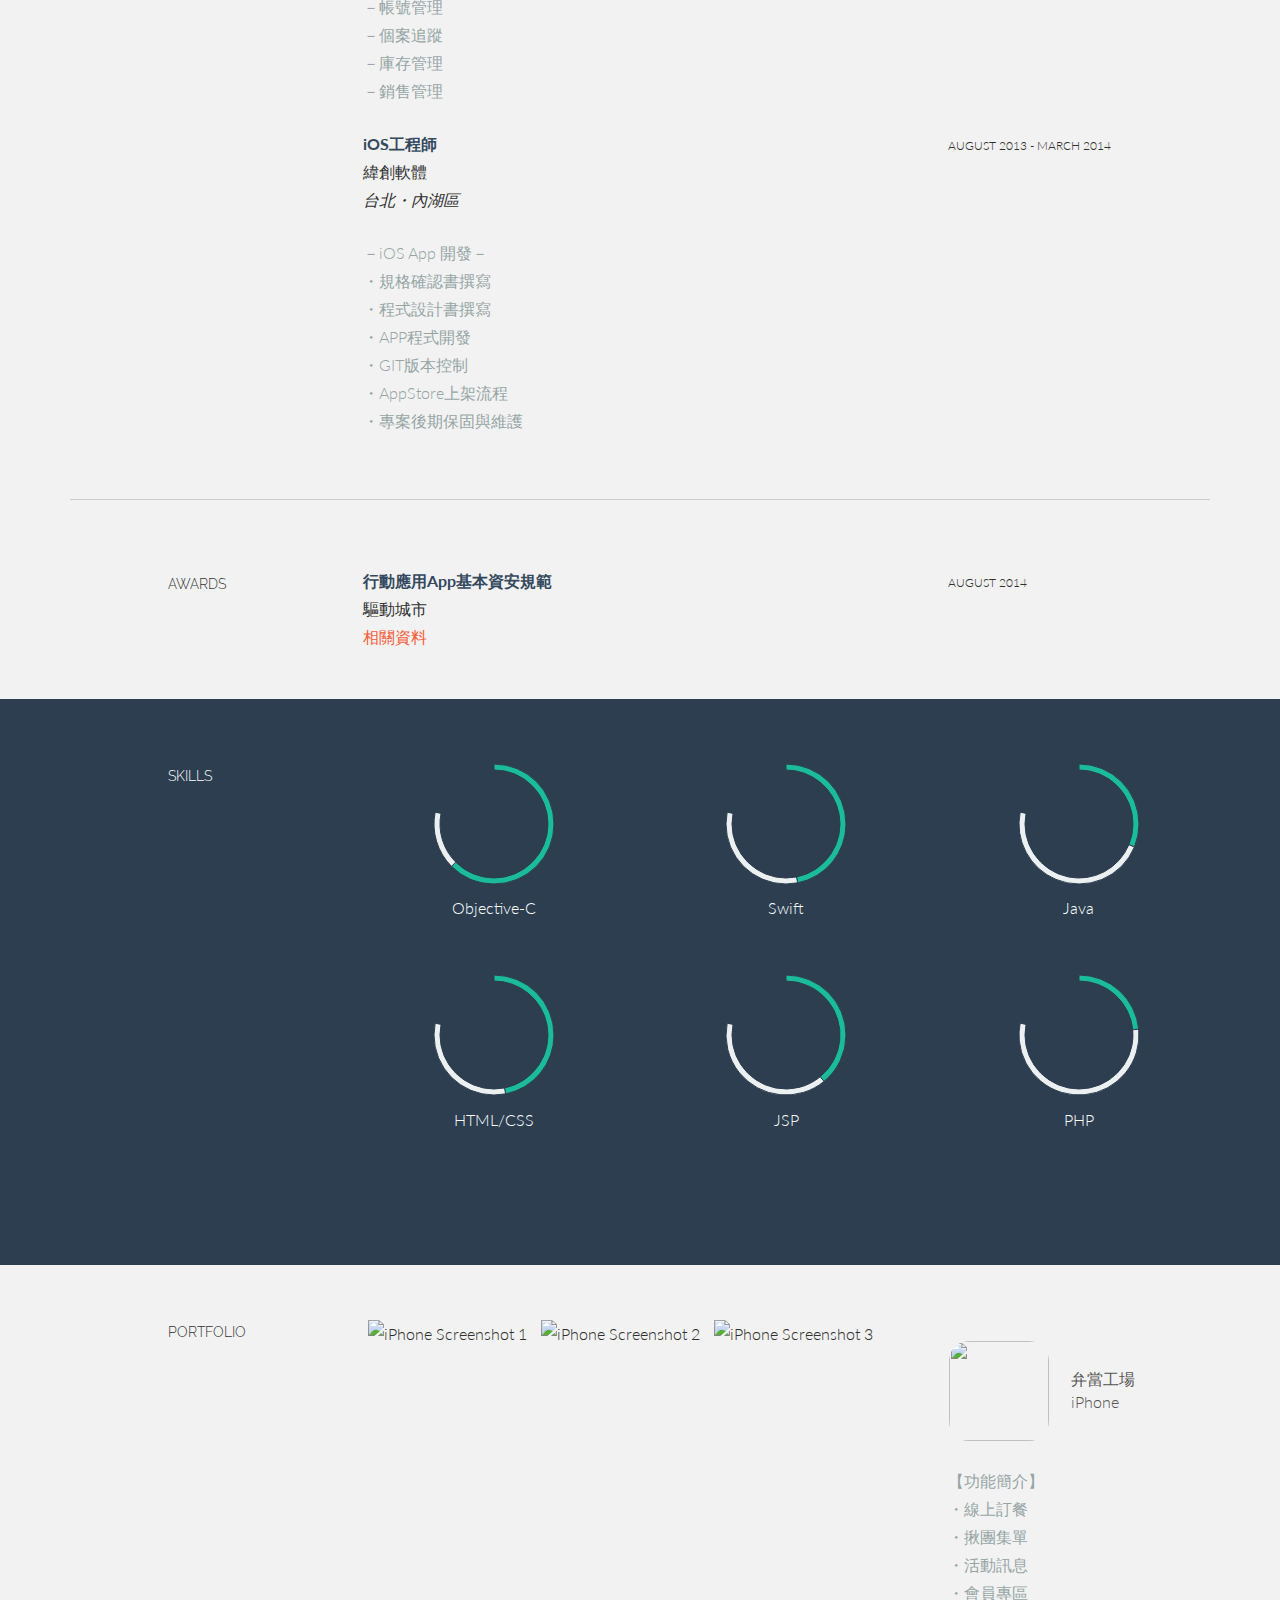
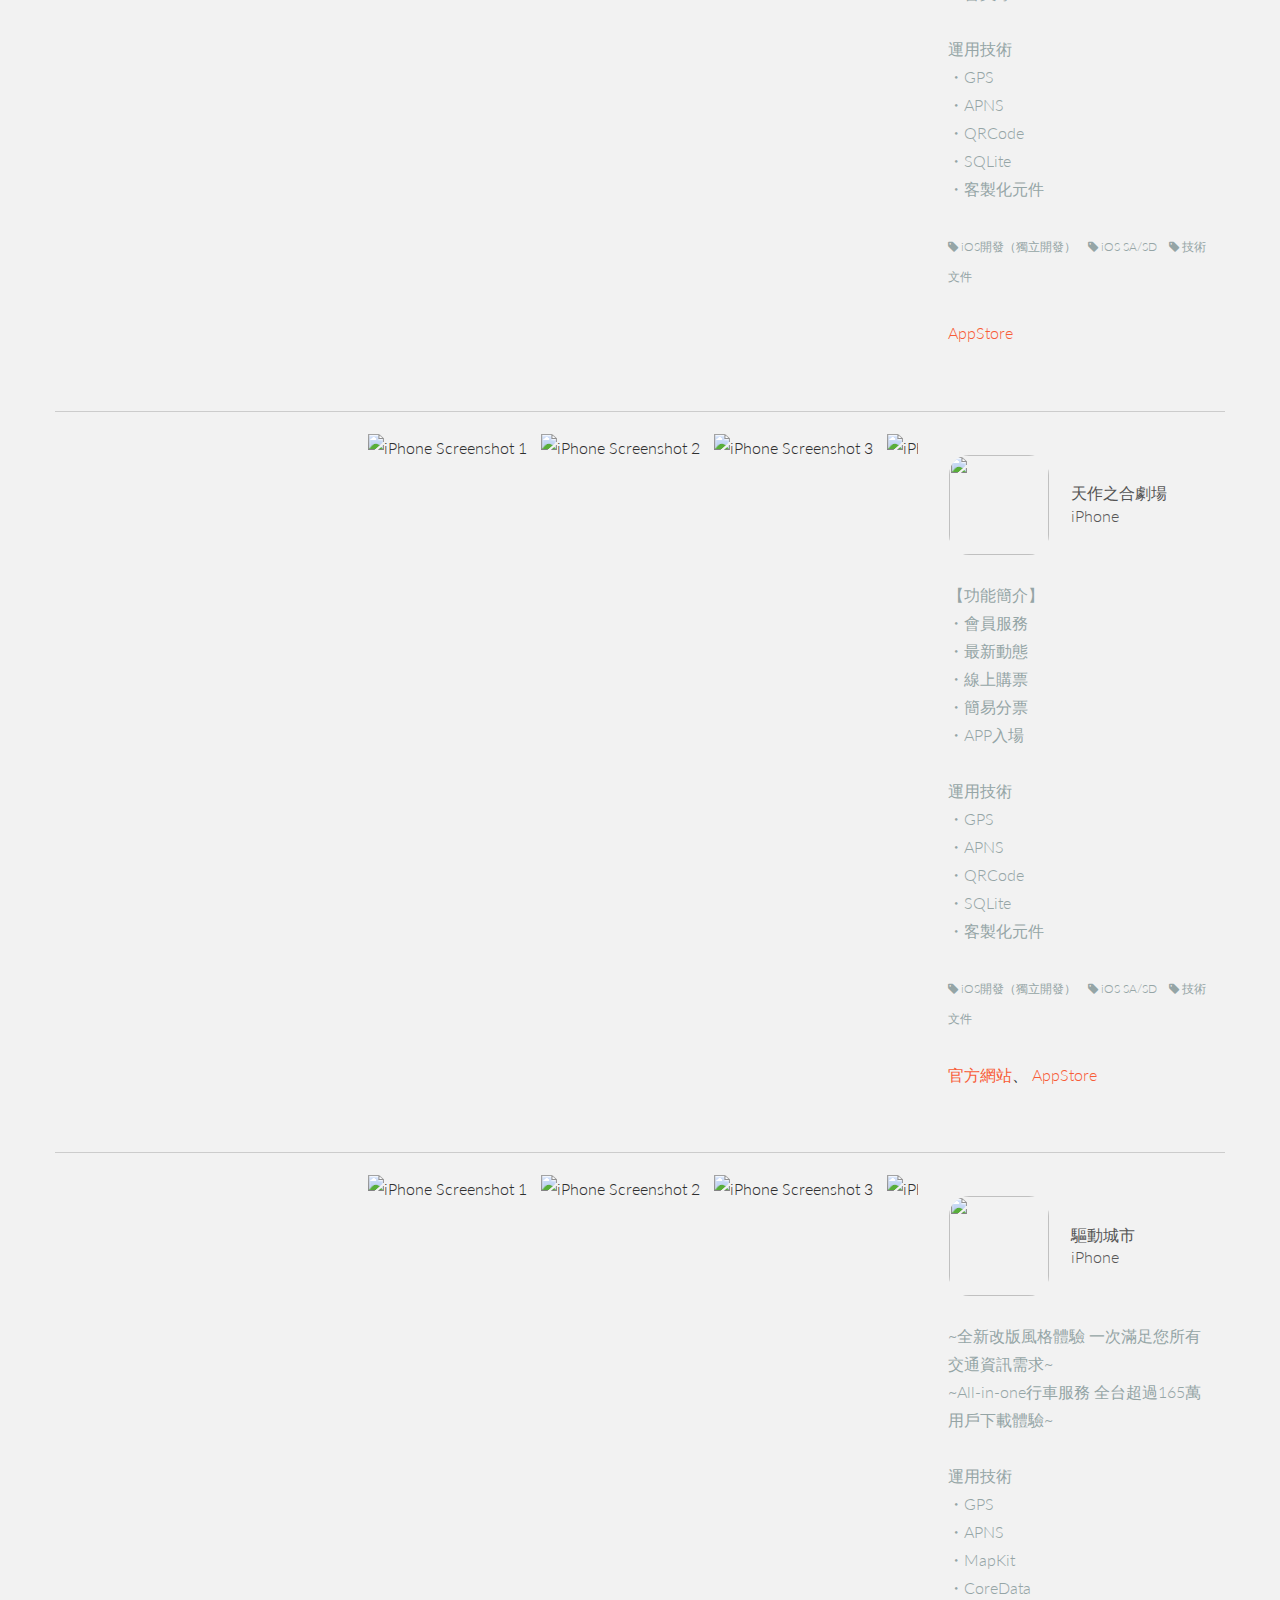
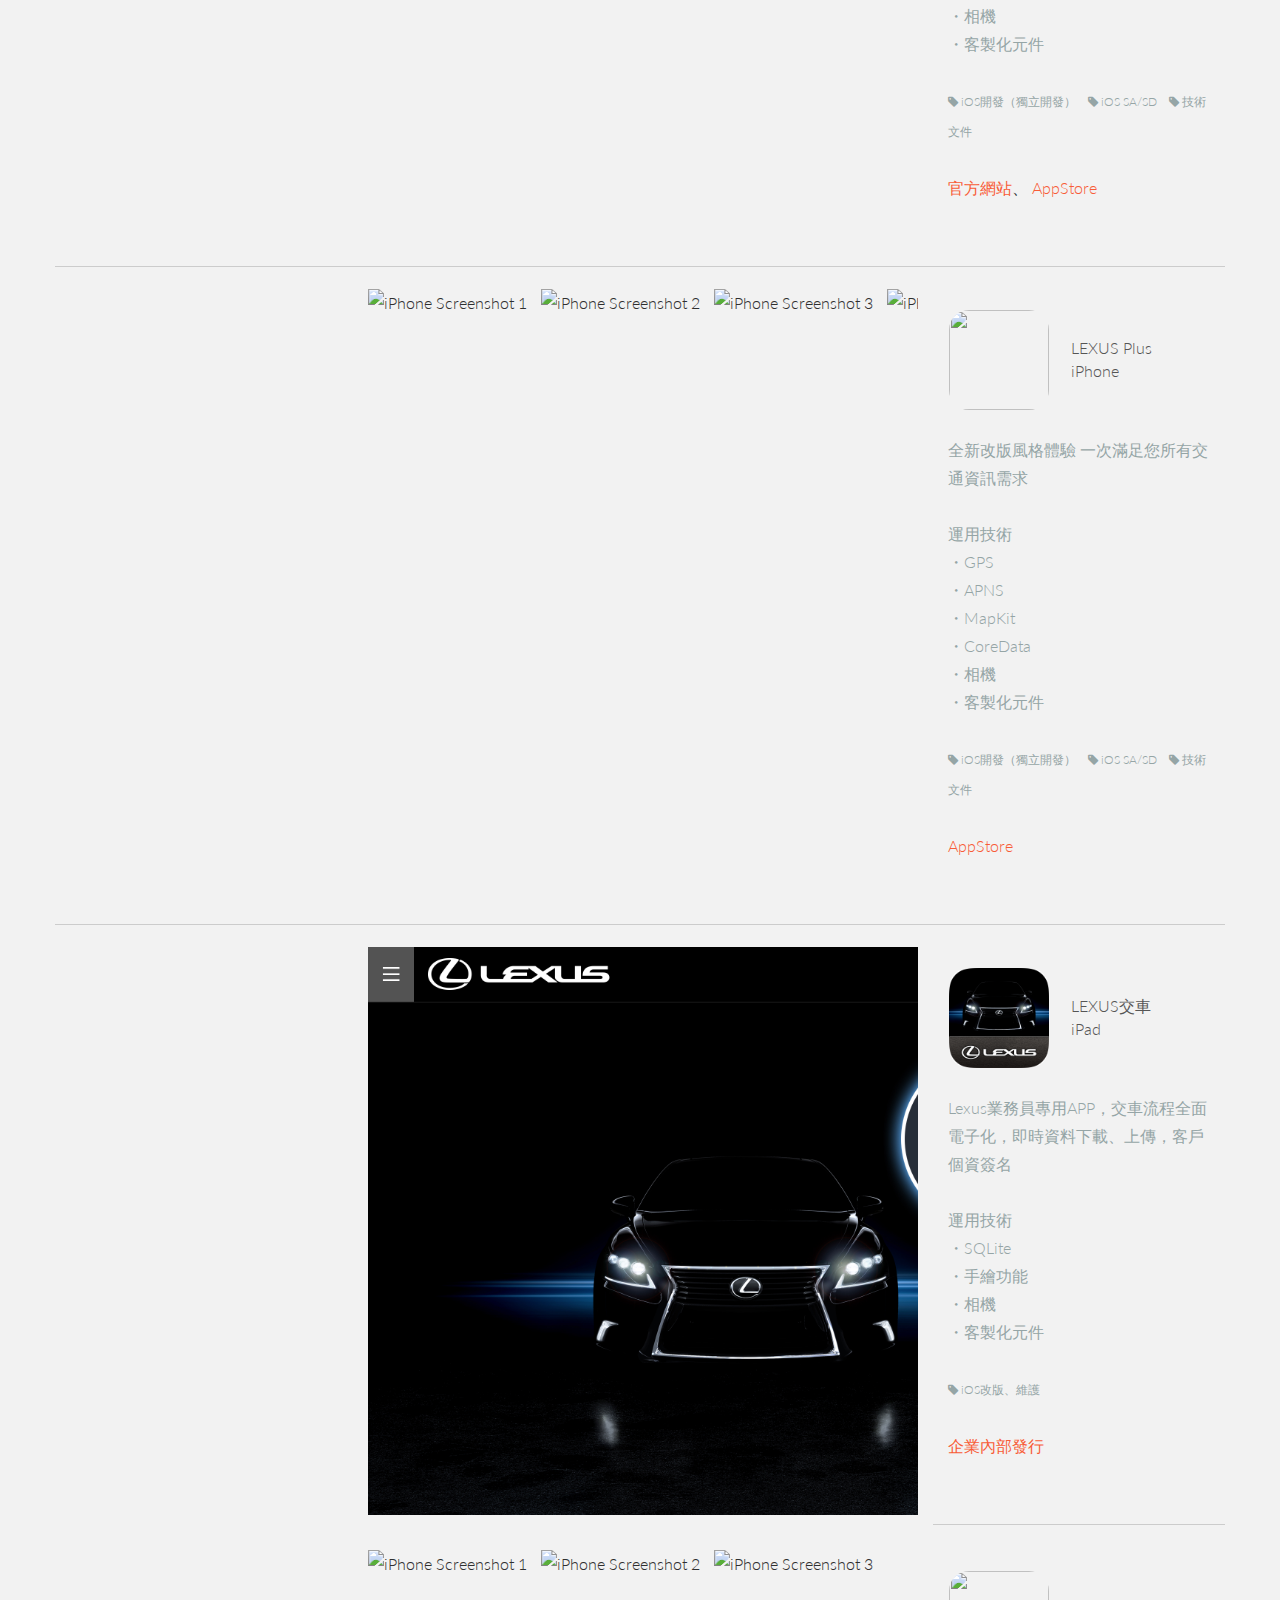
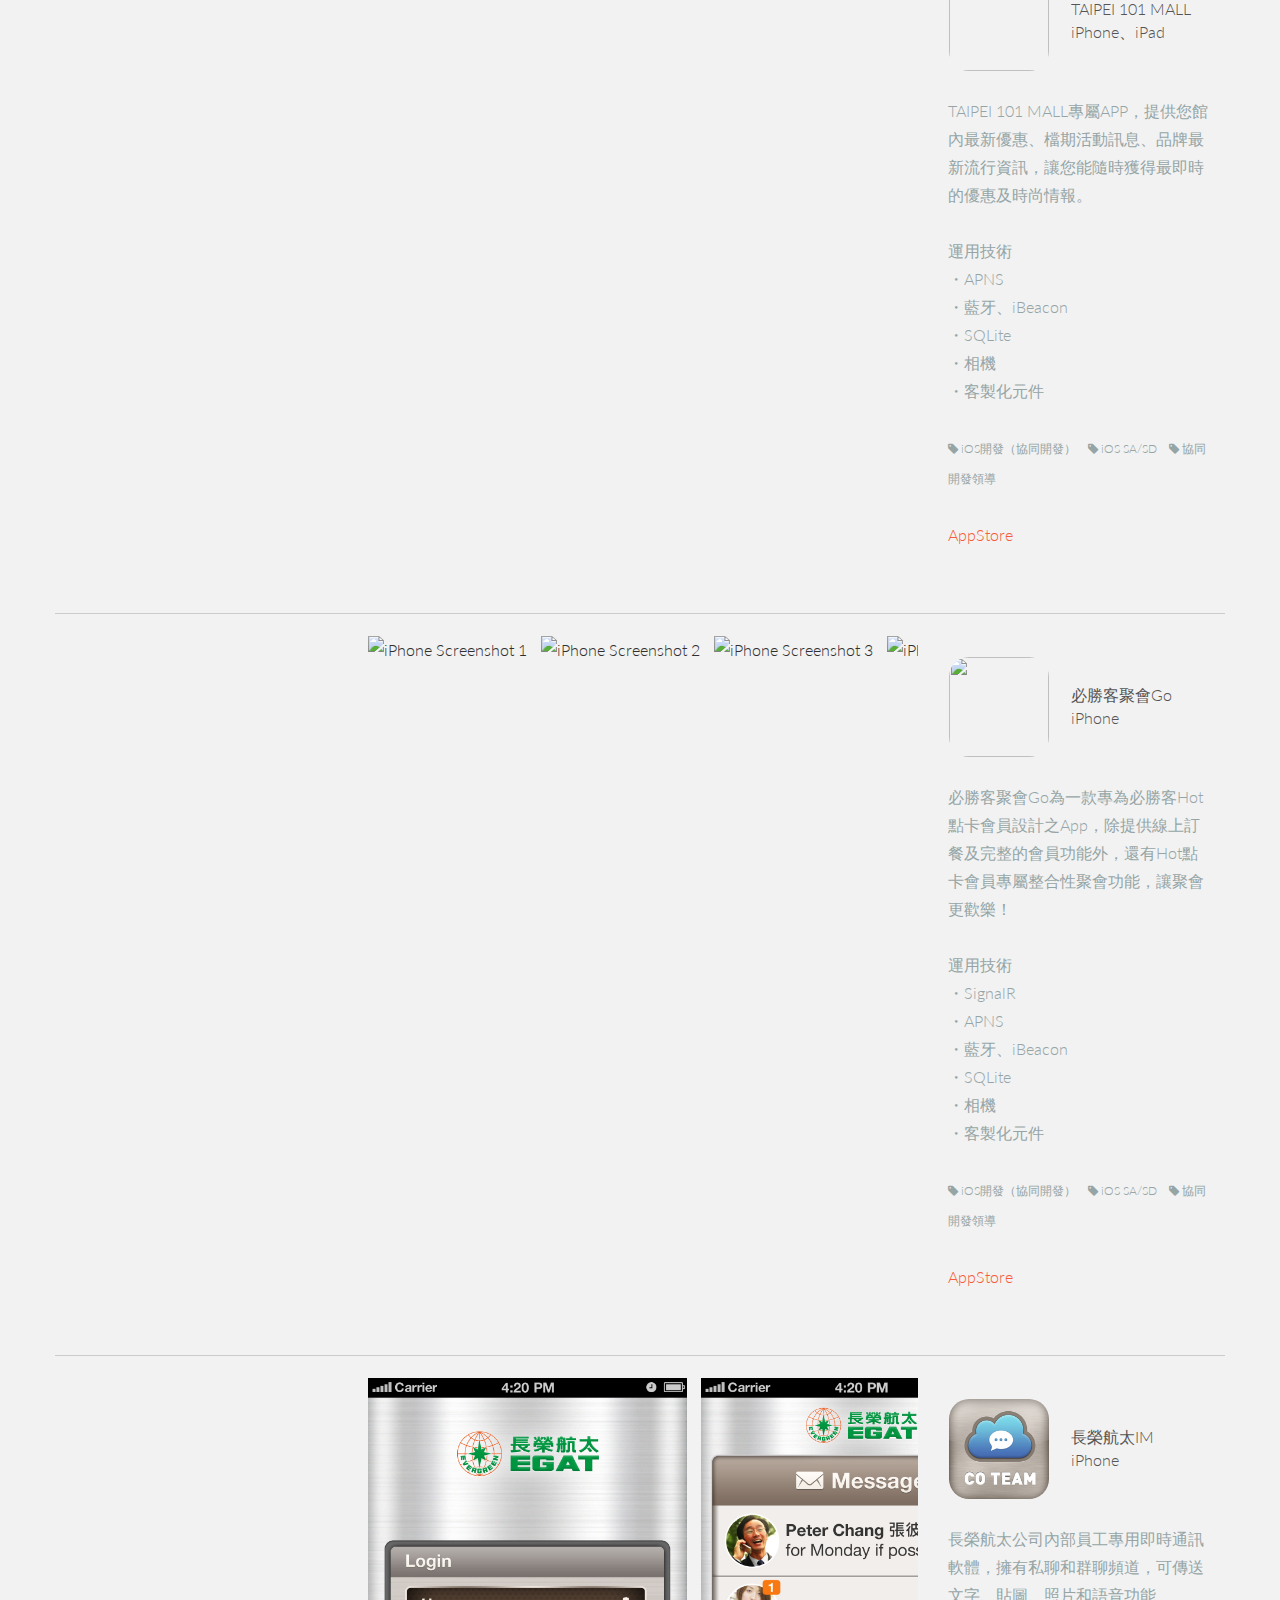
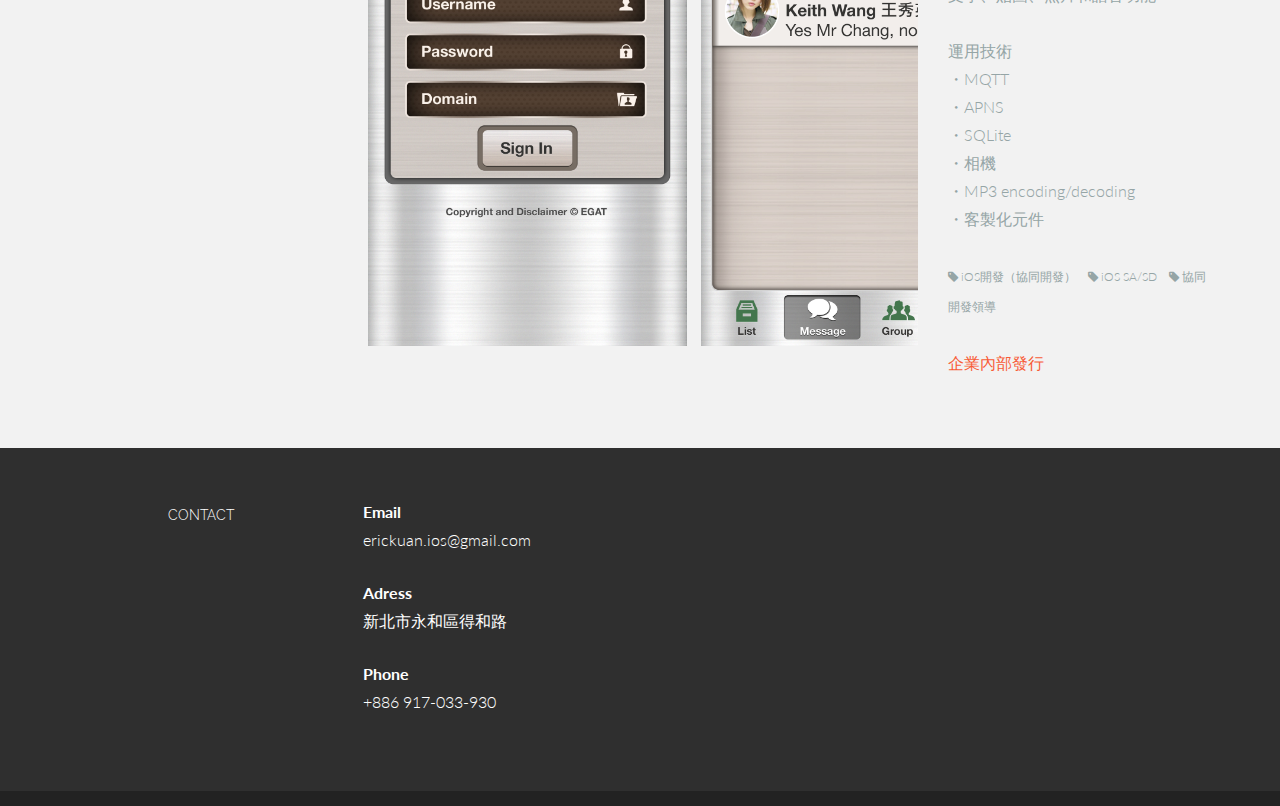
==== commit 6f5a85e5: "new update" ====
--- a/index.html
+++ b/index.html
@@ -59,7 +59,7 @@
                     <h3>iOS Developer | erickuan.ios@gmail.com</h3>
                     <br />
                     <br />
-                    <h5 style="color:white;">Last updated : 2016/03/08 00:42</h5>
+                    <h5 style="color:white;">Last updated : 2018/04/12 00:42</h5>
                 </div>
                 <!--/.col-lg-12 -->
             </div>
@@ -85,7 +85,7 @@
                     <h5>ABOUT</h5>
                 </div>
                 <div class="col-lg-6">
-                    <p>Hi, 我是Eric, 目前有三年的iOS開發經驗，經歷過各式各樣的專案，包含GPS運用、藍牙串接、iBeacon、APNS推播系統、MQTT、SingalR、地圖運用、相機運用、圖片編輯等等，對於iOS能做到的各種運用都很有興趣也略有研究。此外也寫過JSP網站，對JAVA有一定程度的了解，還會基本的HTML、JavaScript、SQL語法等</p>
+                    <p>Hi, 我是Eric, 目前有五年的iOS開發經驗，經歷過各式各樣的專案，包含GPS運用、藍牙串接、iBeacon、APNS推播系統、MQTT、SingalR、地圖應用、相機應用、圖片編輯等等，對於iOS能做到的各種應用都很有興趣也略有研究。此外也寫過JSP網站，對JAVA有一定程度的了解，還會基本的HTML、JavaScript、SQL語法等</p>
                 </div>
                 <div class="col-lg-3">
                     <!-- 
@@ -134,8 +134,30 @@
             </div>
             <div class="col-lg-6">
                 <p>
+                    <t>iOS技術總監</t>
+                    <br/> 大麥網路
+                    <br/>
+                    <i>台北・中山區</i>
+                    <br/>
+                </p>
+                <p>
+                    <more>
+                        －產品規劃與開發－
+                        <br/>・不同於專案性質，需嚴僅的考慮產品維護性與生命周期
+                        <br/>・新創團隊導入scrum敏捷開發模式
+                        <br/>・研究更新的技術與導入可行性評估
+                    </more>
+                </p>
+            </div>
+            <div class="col-lg-3">
+                <p>
+                    <sm>APRIL 2016 - CURRENT</sm>
+                </p>
+            </div>
+            <div class="col-lg-6 col-lg-offset-3">
+                <p>
                     <t>iOS工程師／iOS Team Leader</t>
-                    <br/> 醬子科技股份有限公司
+                    <br/>醬子科技股份有限公司
                     <br/>
                     <i>台北・信義區</i>
                     <br/>
@@ -196,7 +218,7 @@
             </div>
             <div class="col-lg-3">
                 <p>
-                    <sm>MARCH 2015 - CURRENT</sm>
+                    <sm>MARCH 2015 - MARCH 2016</sm>
                 </p>
             </div>
             <div class="col-lg-6 col-lg-offset-3">
@@ -309,10 +331,10 @@
                     <br>
                     <script>
                     var doughnutData = [{
-                        value: 20,
+                        value: 60,
                         color: "#1abc9c"
                     }, {
-                        value: 80,
+                        value: 40,
                         color: "#ecf0f1"
                     }];
                     var myDoughnut = new Chart(document.getElementById("Swift").getContext("2d")).Doughnut(doughnutData);
@@ -392,8 +414,114 @@
             <div class="col-lg-2 col-lg-offset-1">
                 <h5>PORTFOLIO</h5>
             </div>
+            <!-- 弁當工場 Project  -->
+            <div class="col-lg-6">
+                <p id="screenshot">
+                    <img class="smallerDivs" alt="iPhone Screenshot 1" src="https://is3-ssl.mzstatic.com/image/thumb/Purple128/v4/67/21/8d/67218db2-9609-2412-eab0-1ad61c13a3b7/pr_source.png/460x0w.png">
+                    <img class="smallerDivs" alt="iPhone Screenshot 2" src="https://is1-ssl.mzstatic.com/image/thumb/Purple128/v4/39/72/ac/3972acea-314f-74ba-f332-9ac0fe631599/pr_source.png/460x0w.png">
+                    <img class="smallerDivs" alt="iPhone Screenshot 3" src="https://is1-ssl.mzstatic.com/image/thumb/Purple128/v4/e7/1a/b6/e71ab671-85da-e523-da00-08b7940222a0/pr_source.png/460x0w.png">
+                </p>
+            </div>
+            <div class="col-lg-3">
+                <p>
+                    <table>
+                        <tr>
+                            <td>
+                                <img class="appIcon" src="https://is5-ssl.mzstatic.com/image/thumb/Purple128/v4/6e/50/bb/6e50bb55-0fab-e292-a658-a2fc8cfbfe6b/AppIcon_release-1x_U007emarketing-0-0-GLES2_U002c0-512MB-sRGB-0-0-0-85-220-0-0-0-5.png/690x0w.jpg">
+                            </td>
+                            <td>
+                                &nbsp;&nbsp;&nbsp;&nbsp;&nbsp;弁當工場
+                                <br/> &nbsp;&nbsp;&nbsp;&nbsp;&nbsp;iPhone
+                            </td>
+                        </tr>
+                    </table>
+                </p>
+                <p>
+                    <more>
+                        【功能簡介】 
+                        <br/>・線上訂餐
+                        <br/>・揪團集單
+                        <br/>・活動訊息
+                        <br/>・會員專區              
+                        <br/>
+                        <br/> 運用技術
+                        <br/> ・GPS
+                        <br/> ・APNS
+                        <br/> ・QRCode
+                        <br/> ・SQLite
+                        <br/> ・客製化元件
+                        <br/>
+                        <br/>
+                        <sm><i class="icon-tag"></i> iOS開發（獨立開發）</sm>&nbsp;&nbsp;
+                        <sm><i class="icon-tag"></i> iOS SA/SD</sm>&nbsp;&nbsp;
+                        <sm><i class="icon-tag"></i> 技術文件</sm>
+                    </more>
+                    <br/>
+                    <br/>
+                    <a href="https://itunes.apple.com/us/app/%E5%BC%81%E7%95%B6%E5%B7%A5%E5%A0%B4/id1360163535?mt=8&ign-mpt=uo%3D4">AppStore</a>
+                    <br/>
+                </p>
+            </div>
+            <!-- 弁當工場 Project End -->
+            <!-- 天作之合劇場 Project Start -->
+            &nbsp;
+            <hr>
+            <div class="col-lg-6 col-lg-offset-3">
+                <p id="screenshot">
+                    <img class="smallerDivs" alt="iPhone Screenshot 1" src="https://is3-ssl.mzstatic.com/image/thumb/Purple82/v4/37/e9/e0/37e9e067-50da-96ab-d1b8-2f13a856ee14/pr_source.png/690x0w.png">
+                    <img class="smallerDivs" alt="iPhone Screenshot 2" src="https://is4-ssl.mzstatic.com/image/thumb/Purple122/v4/8e/0e/53/8e0e5387-f9ef-955a-6170-bd38733b9b66/pr_source.png/690x0w.png">
+                    <img class="smallerDivs" alt="iPhone Screenshot 3" src="https://is2-ssl.mzstatic.com/image/thumb/Purple122/v4/36/a8/79/36a87992-6ae3-ba73-380e-cd4947b64c6a/pr_source.png/690x0w.png">
+                    <img class="smallerDivs" alt="iPhone Screenshot 4" src="https://is1-ssl.mzstatic.com/image/thumb/Purple82/v4/06/4c/6b/064c6bc3-f55e-25ff-4768-29ea653b1698/pr_source.png/690x0w.png">
+                    <img class="smallerDivs" alt="iPhone Screenshot 5" src="https://is2-ssl.mzstatic.com/image/thumb/Purple111/v4/e0/01/31/e00131c7-d5a8-1b22-3dd0-2e6b8e16ac1a/pr_source.png/690x0w.png">
+                </p>
+            </div>
+            <div class="col-lg-3">
+                <p>
+                    <table>
+                        <tr>
+                            <td>
+                                <img class="appIcon" src="https://is1-ssl.mzstatic.com/image/thumb/Purple118/v4/d0/1a/88/d01a8853-3cbf-f1c5-213f-56f253a85cfb/mzl.rrrvqtij.png/690x0w.jpg">
+                            </td>
+                            <td>
+                                &nbsp;&nbsp;&nbsp;&nbsp;&nbsp;天作之合劇場
+                                <br/> &nbsp;&nbsp;&nbsp;&nbsp;&nbsp;iPhone
+                            </td>
+                        </tr>
+                    </table>
+                </p>
+                <p>
+                    <more>
+                        【功能簡介】 
+                        <br/> ・會員服務
+                        <br/> ・最新動態
+                        <br/> ・線上購票 
+                        <br/> ・簡易分票  
+                        <br/> ・APP入場                        
+                        <br/>
+                        <br/> 運用技術
+                        <br/> ・GPS
+                        <br/> ・APNS
+                        <br/> ・QRCode
+                        <br/> ・SQLite
+                        <br/> ・客製化元件
+                        <br/>
+                        <br/>
+                        <sm><i class="icon-tag"></i> iOS開發（獨立開發）</sm>&nbsp;&nbsp;
+                        <sm><i class="icon-tag"></i> iOS SA/SD</sm>&nbsp;&nbsp;
+                        <sm><i class="icon-tag"></i> 技術文件</sm>
+                    </more>
+                    <br/>
+                    <br/>
+                    <a href="http://www.perfectmatch.tw/index-index.html">官方網站</a>、
+                    <a href="https://itunes.apple.com/tw/app/%E5%A4%A9%E4%BD%9C%E4%B9%8B%E5%90%88%E5%8A%87%E5%A0%B4/id1205499676?mt=8">AppStore</a>
+                    <br/>
+                </p>
+            </div>
+            <!-- 天作之合劇場 Project End -->
             <!-- 驅動城市 Project Start -->
-            <div class="col-lg-6">
+            &nbsp;
+            <hr>
+            <div class="col-lg-6 col-lg-offset-3">
                 <p id="screenshot">
                     <img class="smallerDivs" alt="iPhone Screenshot 1" src="http://a1.mzstatic.com/us/r30/Purple6/v4/b4/24/ff/b424ff12-8cdb-2126-b1e2-0e244d77d3db/screen322x572.jpeg">
                     <img class="smallerDivs" alt="iPhone Screenshot 2" src="http://a2.mzstatic.com/us/r30/Purple6/v4/27/5f/91/275f9158-0f8a-a2ef-d8bf-2379bf421566/screen322x572.jpeg">
